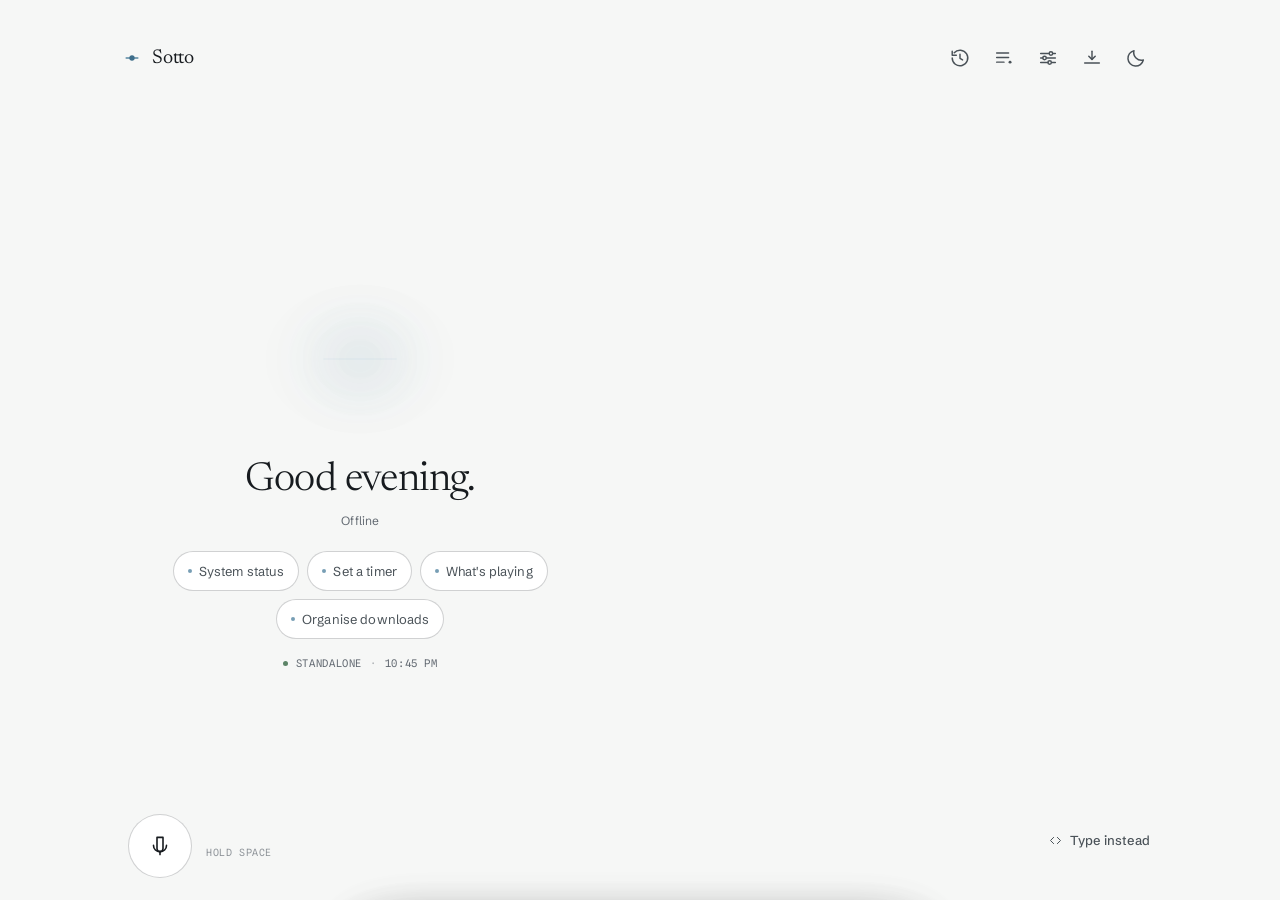
==== ui/index.html @ 887b6d56 "feat(overlay): pill position setting - stays where you drag it; presets (top/bottom, left/right/cent" ====
<!DOCTYPE html>
<html lang="en">
<head>
<meta charset="UTF-8">
<meta name="viewport" content="width=device-width, initial-scale=1.0">
<title>Sotto</title>
<link rel="preconnect" href="https://fonts.googleapis.com"><link rel="preconnect" href="https://fonts.gstatic.com" crossorigin>
<link href="https://fonts.googleapis.com/css2?family=Newsreader:opsz,wght@6..72,300;6..72,400;6..72,500&family=Schibsted+Grotesk:wght@400;500;600&family=Spline+Sans+Mono:wght@300;400;500&display=swap" rel="stylesheet">
<link rel="stylesheet" href="sotto-tokens.css">
<link rel="stylesheet" href="sotto.css?v=7">
</head>
<body data-theme="light" data-mode="home" data-state="idle">

<div id="pillBar" aria-hidden="true">
  <button id="pillOrb" title="Talk to Sotto — tap to start or stop" aria-label="Talk to Sotto">
    <i id="pillHalo"></i><i id="pillCore"></i>
  </button>
  <div id="pillInfo">
    <span id="pillTitle">Sotto</span>
    <span id="pillStatus">Tap to talk</span>
  </div>
  <button id="pillExpand" title="Open Sotto" aria-label="Open Sotto">
    <svg width="16" height="16" viewBox="0 0 24 24" fill="none" stroke="currentColor" stroke-width="1.7" stroke-linecap="round" stroke-linejoin="round" aria-hidden="true"><path d="M14 4h6v6"/><path d="M20 4l-6.5 6.5"/><path d="M10 20H4v-6"/><path d="M4 20l6.5-6.5"/></svg>
  </button>
</div>

<div class="frame">
  <header class="top">
    <div class="brand">
      <svg class="mark" width="20" height="20" viewBox="0 0 24 24" fill="none" aria-hidden="true">
        <line x1="5" y1="12" x2="19" y2="12" stroke="var(--accent)" stroke-width="1.7" stroke-linecap="round"/>
        <circle cx="12" cy="12" r="3.2" fill="var(--accent-strong)"/>
      </svg>
      <span class="word">Sotto</span>
    </div>
    <div class="top-actions">
      <button class="icon-btn" id="btnHistory" aria-label="History" title="History — Ctrl+Shift+H">
        <svg width="22" height="22" viewBox="0 0 24 24" fill="none" stroke="currentColor" stroke-width="1.6" stroke-linecap="round" stroke-linejoin="round" aria-hidden="true">
          <path d="M3.5 12a8.5 8.5 0 1 0 2.2-5.7"/><path d="M3.5 4.5V9H8"/><path d="M12 8v4.4l2.8 1.7"/>
        </svg>
      </button>
      <button class="icon-btn" id="btnMemory" aria-label="Memory, notes and activity" title="Memory — Ctrl+Shift+M">
        <svg width="22" height="22" viewBox="0 0 24 24" fill="none" stroke="currentColor" stroke-width="1.6" stroke-linecap="round" stroke-linejoin="round" aria-hidden="true">
          <path d="M4 6.5h13M4 11.5h13M4 16.5h8"/>
          <circle cx="18.6" cy="16.5" r="1.6" fill="currentColor" stroke="none"/>
        </svg>
      </button>
      <button class="icon-btn" id="btnSettings" aria-label="Settings" title="Settings — Ctrl+Shift+S">
        <svg width="22" height="22" viewBox="0 0 24 24" fill="none" stroke="currentColor" stroke-width="1.6" stroke-linecap="round" aria-hidden="true">
          <path d="M4 7h9M17.5 7H20M4 12h2.5M10.5 12H20M4 17h8M16 17h4"/>
          <circle cx="15.2" cy="7" r="1.9"/><circle cx="8.2" cy="12" r="1.9"/><circle cx="13.8" cy="17" r="1.9"/>
        </svg>
      </button>
      <button class="icon-btn" id="btnMini" aria-label="Send to background" title="Send to background — the floating pill takes over">
        <svg width="22" height="22" viewBox="0 0 24 24" fill="none" stroke="currentColor" stroke-width="1.6" stroke-linecap="round" stroke-linejoin="round" aria-hidden="true">
          <path d="M4 17.5h16"/><path d="M12 4.5v9"/><path d="M8.5 10L12 13.5 15.5 10"/>
        </svg>
      </button>
      <button class="icon-btn" id="btnTheme" aria-label="Switch theme" title="Theme — Ctrl+Shift+D"></button>
    </div>

    <div class="popmenu" id="quickMenu" hidden>
      <span class="group-label" style="margin-bottom:-2px">Theme — Ctrl+Shift+D</span>
      <div class="seg" id="segThemeQuick" role="group" aria-label="Theme">
        <button data-theme-set="dark" aria-pressed="true">Dark</button>
        <button data-theme-set="light" aria-pressed="false">Light</button>
        <button data-theme-set="system" aria-pressed="false">System</button>
      </div>
      <div class="setrow">
        <span class="s-info"><span class="s-lab">Speak replies aloud</span><span class="s-sub">Answers are read out when they arrive</span></span>
        <button class="switch" id="speakSwitch" aria-pressed="true" aria-label="Speak replies aloud"><i></i></button>
      </div>
      <div class="setrow">
        <span class="s-info"><span class="s-lab">Sound effects</span><span class="s-sub">Quiet cues when listening starts and finishes</span></span>
        <button class="switch" id="soundSwitch" aria-pressed="false" aria-label="Sound effects"><i></i></button>
      </div>
      <div class="setrow">
        <span class="s-info"><span class="s-lab">Wake word</span><span class="s-sub">Talk without clicking — hands-free listening</span></span>
        <button class="switch" id="wakeSwitch" aria-pressed="false" aria-label="Wake word"><i></i></button>
      </div>
      <div class="setrow">
        <span class="s-info"><span class="s-lab">Wake phrase</span><span class="s-sub">What Sotto listens for before your request</span></span>
        <div class="typewrap" style="max-width:230px;min-width:150px"><input id="wakeWordInput" placeholder="hey sotto" autocomplete="off" aria-label="Wake phrase"></div>
      </div>
      <div class="setrow">
        <span class="s-info"><span class="s-lab">Floating overlay</span><span class="s-sub">A small pill over other apps showing what I'm doing</span></span>
        <button class="switch" id="overlaySwitchQ" aria-pressed="true" aria-label="Floating overlay"><i></i></button>
      </div>
      <div class="setrow">
        <span class="s-info"><span class="s-lab">Reduce motion</span><span class="s-sub">Calmer transitions — the wave becomes a still glow</span></span>
        <button class="switch" id="motionSwitch" aria-pressed="false" aria-label="Reduce motion"><i></i></button>
      </div>
      <button class="btn-quiet" id="btnMoreSettings" style="font-size:13px;justify-content:flex-start;padding-left:0">All settings…</button>
    </div>
  </header>

  <main class="stage">
    <!-- ── presence ─────────────────────────────────────────── -->
    <section class="presence-zone">
      <div class="presence" id="presence" aria-hidden="false">
        <span class="hit" role="button" tabindex="0" aria-label="Talk to Sotto"></span>
        <i class="field f1"></i><i class="field f2"></i><i class="field f3"></i>
        <canvas id="thread" width="600" height="240" aria-hidden="true"></canvas>
      </div>
      <h1 class="lead" id="lead">Good evening.</h1>
      <p class="hint" id="hint">Press the mic, or hold Space</p>
      <p class="liveline" id="liveLine" hidden aria-live="polite"></p>
      <div class="chips" id="suggestions">
        <button class="chip" data-say="What's my system status?"><span class="dot"></span>System status</button>
        <button class="chip" data-say="Remind me in 10 minutes"><span class="dot"></span>Set a timer</button>
        <button class="chip" data-say="What's playing?"><span class="dot"></span>What's playing</button>
        <button class="chip" data-say="Organise my downloads"><span class="dot"></span>Organise downloads</button>
      </div>
      <div class="homestatus" aria-live="off">
        <span class="hs-dot" id="stDot" aria-hidden="true"></span>
        <span id="stConn">Online</span>
        <span class="hs-sep" aria-hidden="true">·</span>
        <span id="stClock">9:41</span>
      </div>
    </section>

    <!-- ── exchange ─────────────────────────────────────────── -->
    <section class="exchange" id="exchange" aria-label="Conversation"></section>
  </main>

  <!-- ── dock ───────────────────────────────────────────────── -->
  <div class="dock" id="dock">
    <button class="btn-quiet dock-type" id="btnType" style="font-size:13px">
      <svg width="15" height="15" viewBox="0 0 24 24" fill="none" stroke="currentColor" stroke-width="1.6" stroke-linecap="round" stroke-linejoin="round" aria-hidden="true"><path d="M9 7l-5 5 5 5M15 7l5 5-5 5"/></svg>
      Type instead
    </button>
    <button class="mic" id="mic" aria-label="Talk">
      <svg width="24" height="24" viewBox="0 0 24 24" fill="none" stroke="currentColor" stroke-width="1.6" stroke-linecap="round" stroke-linejoin="round" aria-hidden="true">
        <path d="M9 3.4h6v11a3 3 0 0 1-6 0z"/><path d="M5.5 11.4a6.5 6.5 0 0 0 13 0"/><path d="M12 17.9v2.7"/>
      </svg>
      <span class="stop" aria-hidden="true"></span>
    </button>
    <span class="dock-hint">HOLD SPACE</span>
    <div class="dock-typebar" id="dockTypeBar">
      <div class="typewrap">
        <input id="typeInput" placeholder="Say it your way…" aria-label="Type a request" autocomplete="off">
        <button class="send" id="btnSend" aria-label="Send">
          <svg width="20" height="20" viewBox="0 0 24 24" fill="none" stroke="currentColor" stroke-width="1.6" stroke-linecap="round" stroke-linejoin="round" aria-hidden="true"><path d="M5 12h13M13 6l6 6-6 6"/></svg>
        </button>
      </div>
      <button class="btn-quiet" id="btnTypeClose" aria-label="Back to voice" style="min-height:36px;padding:4px 8px;font-size:12px">Esc</button>
    </div>
  </div>
</div>

<!-- ── sheets ───────────────────────────────────────────────── -->
<div class="scrim" id="scrim"></div>

<!-- History -->
<section class="sheet" id="sheetHistory" role="dialog" aria-modal="true" aria-label="History">
  <span class="grab"></span>
  <div class="s-head">
    <span class="s-title">History</span>
    <button class="btn-quiet" id="btnNewChat" style="font-size:13px;min-height:36px;padding:4px 8px">+ New</button>
    <button class="icon-btn" data-close aria-label="Close">
      <svg width="20" height="20" viewBox="0 0 24 24" fill="none" stroke="currentColor" stroke-width="1.6" stroke-linecap="round" aria-hidden="true"><path d="M6 6l12 12M18 6L6 18"/></svg>
    </button>
  </div>
  <div class="s-body">
    <label class="hsearch">
      <svg width="16" height="16" viewBox="0 0 24 24" fill="none" stroke="currentColor" stroke-width="1.6" stroke-linecap="round" aria-hidden="true"><circle cx="11" cy="11" r="6.2"/><path d="M19.6 19.6l-3.9-3.9"/></svg>
      <input id="hSearch" placeholder="Search conversations" aria-label="Search conversations" data-autofocus>
    </label>
    <div>
      <div class="hlist" id="hList"></div>
      <div class="hempty" id="hEmpty">
        <span class="he-t">Nothing here yet.</span>
        <span class="he-s">Your conversations will appear here.</span>
      </div>
    </div>
  </div>
</section>

<!-- Memory -->
<section class="sheet" id="sheetMemory" role="dialog" aria-modal="true" aria-label="Memory">
  <span class="grab"></span>
  <div class="s-head">
    <span class="s-title">Memory</span>
    <button class="icon-btn" data-close aria-label="Close">
      <svg width="20" height="20" viewBox="0 0 24 24" fill="none" stroke="currentColor" stroke-width="1.6" stroke-linecap="round" aria-hidden="true"><path d="M6 6l12 12M18 6L6 18"/></svg>
    </button>
  </div>
  <div class="s-body">
    <div class="seg" id="memSeg" role="group" aria-label="Memory sections">
      <button data-mem="memory" aria-pressed="true">Memory</button>
      <button data-mem="notes" aria-pressed="false">Notes</button>
      <button data-mem="tasks" aria-pressed="false">Tasks</button>
      <button data-mem="activity" aria-pressed="false">Activity</button>
    </div>
    <span class="group-label" id="memTitle">What I know</span>
    <div class="hlist" id="memList"></div>
  </div>
</section>

<!-- Settings -->
<section class="sheet" id="sheetSettings" role="dialog" aria-modal="true" aria-label="Settings">
  <span class="grab"></span>
  <div class="s-head">
    <span class="s-title">Settings</span>
    <button class="icon-btn" data-close aria-label="Close">
      <svg width="20" height="20" viewBox="0 0 24 24" fill="none" stroke="currentColor" stroke-width="1.6" stroke-linecap="round" aria-hidden="true"><path d="M6 6l12 12M18 6L6 18"/></svg>
    </button>
  </div>
  <div class="s-body">
    <span class="group-label">Voice</span>
    <div class="setrow">
      <div class="s-info"><span class="s-lab">Spoken voice</span><span class="s-sub">How replies sound aloud</span></div>
      <div class="selectwrap">
        <select id="voiceSelect" aria-label="Spoken voice" data-autofocus></select>
        <svg class="chev" width="14" height="14" viewBox="0 0 24 24" fill="none" stroke="currentColor" stroke-width="1.6" stroke-linecap="round" aria-hidden="true"><path d="M7 10l5 5 5-5"/></svg>
      </div>
    </div>
    <div class="setrow">
      <div class="s-info"><span class="s-lab">Test voice</span><span class="s-sub">Hear the current voice once</span></div>
      <button class="btn-silent" id="btnVoiceTest">Test</button>
    </div>

    <span class="group-label">Keyboard</span>
    <div class="setrow">
      <div class="s-info"><span class="s-lab">Talk — hold</span><span class="s-sub">Hold to speak, release to send</span></div>
      <span class="kbd">Space</span>
    </div>
    <div class="setrow">
      <div class="s-info"><span class="s-lab">Type instead</span><span class="s-sub">Jump straight into the text input</span></div>
      <span class="kbd">Ctrl K</span>
    </div>
    <div class="setrow">
      <div class="s-info"><span class="s-lab">History</span><span class="s-sub">Open or close the history panel</span></div>
      <span class="kbd">Ctrl Shift H</span>
    </div>
    <div class="setrow">
      <div class="s-info"><span class="s-lab">Memory</span><span class="s-sub">Memory, notes, tasks and activity</span></div>
      <span class="kbd">Ctrl Shift M</span>
    </div>
    <div class="setrow">
      <div class="s-info"><span class="s-lab">Settings</span><span class="s-sub">Voice and assistant settings</span></div>
      <span class="kbd">Ctrl Shift S</span>
    </div>
    <div class="setrow">
      <div class="s-info"><span class="s-lab">Dark / light</span><span class="s-sub">Switch the theme instantly</span></div>
      <span class="kbd">Ctrl Shift D</span>
    </div>
    <div class="setrow">
      <div class="s-info"><span class="s-lab">Close / back</span><span class="s-sub">Dismiss any panel or input</span></div>
      <span class="kbd">Esc</span>
    </div>

    <span class="group-label">Accounts</span>
    <div class="setrow">
      <div class="s-info"><span class="s-lab">Google</span><span class="s-sub" id="accGoogle">Sign in to use Gmail and Calendar</span></div>
      <button class="btn-silent" id="btnGoogleConnect">Sign in</button>
    </div>
    <div class="setrow">
      <div class="s-info"><span class="s-lab">Advanced setup</span><span class="s-sub">Alternatives for other mailboxes & calendars</span></div>
      <button class="btn-quiet" id="btnAccAdvanced">Show</button>
    </div>
    <div id="accAdvanced" style="display:none">
      <div class="setrow" id="rowOwnerSetup">
        <div class="s-info"><span class="s-lab">Google app setup</span><span class="s-sub" id="accOwner">One-time for the owner — hides once set</span></div>
        <button class="btn-silent" id="btnGoogleSetup">Set up</button>
      </div>
      <div class="setrow">
        <div class="s-info"><span class="s-lab">Email (app password)</span><span class="s-sub" id="accEmail">For non-Google mailboxes</span></div>
        <button class="btn-silent" id="btnEmailSetup">Set up</button>
      </div>
      <div class="setrow">
        <div class="s-info"><span class="s-lab">Calendar link</span><span class="s-sub" id="accIcs">Read-only alternative</span></div>
        <button class="btn-silent" id="btnIcsSetup">Set up</button>
      </div>
    </div>

    <span class="group-label">Voice & Listening</span>
    <div class="setrow">
      <div class="s-info"><span class="s-lab">Continuous Listening</span><span class="s-sub">Auto-listen again after Sotto replies</span></div>
      <label class="toggle-switch" style="display:inline-flex;align-items:center;cursor:pointer">
        <input type="checkbox" id="chkAutoListen" style="accent-color:var(--accent);width:18px;height:18px">
      </label>
    </div>
    <div class="setrow">
      <div class="s-info"><span class="s-lab">Floating overlay</span><span class="s-sub">When you're in another app, a small pill floats on top showing whether I'm idle, listening, thinking or speaking. Off means I stay invisible in the background.</span></div>
      <button class="switch" id="overlaySwitch" aria-pressed="true" aria-label="Floating overlay"><i></i></button>
    </div>
    <div class="setrow">
      <div class="s-info"><span class="s-lab">Pill position</span><span class="s-sub">Where the floating pill appears. Drag the pill anywhere - it stays where you leave it.</span></div>
      <div class="selectwrap">
        <select id="selPillPos" aria-label="Overlay pill position">
          <option value="center">Top centre (default)</option>
          <option value="remember">Last position (where I dragged it)</option>
          <option value="top_left">Top left</option>
          <option value="top_right">Top right</option>
          <option value="bottom_left">Bottom left</option>
          <option value="bottom_right">Bottom right</option>
          <option value="bottom_center">Bottom centre</option>
        </select>
        <svg class="chev" width="14" height="14" viewBox="0 0 24 24" fill="none" stroke="currentColor" stroke-width="1.6" stroke-linecap="round" aria-hidden="true"><path d="M7 10l5 5 5-5"/></svg>
      </div>
    </div>

    <span class="group-label">Security</span>
    <div class="setrow">
      <div class="s-info"><span class="s-lab">Voice Lock & Passcode</span><span class="s-sub" id="lockStatusSub">App lock on startup</span></div>
      <button class="btn-silent" id="btnLockSetup">Manage</button>
    </div>

    <span class="group-label">Computer</span>
    <div class="setrow">
      <div class="s-info"><span class="s-lab">Installed apps</span><span class="s-sub" id="scanCount">Scan once so I can open your apps by name</span></div>
      <button class="btn-silent" id="btnScan">Scan now</button>
    </div>

    <span class="group-label">Assistant</span>
    <div class="hlist" id="providerList"></div>
    <div class="hempty" id="providerEmpty" style="display:none"></div>
    <p class="n-mono" id="aboutLine" style="font-family:var(--font-mono);font-size:10px;color:var(--ink-3);letter-spacing:.06em;text-align:center">Sotto</p>
  </div>
</section>

<!-- Lock Setup Sheet -->
<section class="sheet" id="sheetLockSetup" role="dialog" aria-modal="true" aria-label="App Lock & Security" data-parent="sheetSettings">
  <span class="grab"></span>
  <div class="s-head">
    <div style="display:flex;align-items:center;gap:6px">
      <button class="icon-btn" data-close aria-label="Back">
        <svg width="20" height="20" viewBox="0 0 24 24" fill="none" stroke="currentColor" stroke-width="1.6" stroke-linecap="round" stroke-linejoin="round"><path d="M14 6l-6 6 6 6"/></svg>
      </button>
      <span class="s-title">App Lock & Security</span>
    </div>
    <button class="icon-btn" data-close aria-label="Close">
      <svg width="20" height="20" viewBox="0 0 24 24" fill="none" stroke="currentColor" stroke-width="1.6" stroke-linecap="round"><path d="M6 6l12 12M18 6L6 18"/></svg>
    </button>
  </div>
  <div class="s-body">
    <div class="setrow">
      <div class="s-info"><span class="s-lab">Enable Voice Lock</span><span class="s-sub">Lock app on startup until passphrase is spoken</span></div>
      <label class="toggle-switch" style="display:inline-flex;align-items:center;cursor:pointer">
        <input type="checkbox" id="chkVoiceLockEnable" style="accent-color:var(--accent);width:18px;height:18px">
      </label>
    </div>
    
    <div style="margin-top:12px">
      <label style="font-size:12px;font-weight:600;color:var(--ink-2);display:block;margin-bottom:4px">Spoken Passphrase / Sentence</label>
      <div class="typewrap"><input id="txtLockPhrase" placeholder="e.g. open sesame or my secret sentence"></div>
      <p style="font-size:11px;color:var(--ink-3);margin-top:2px">Speak this word/sentence on startup to unlock Sotto.</p>
    </div>

    <div style="margin-top:12px">
      <label style="font-size:12px;font-weight:600;color:var(--ink-2);display:block;margin-bottom:4px">Fallback Text Password</label>
      <div class="typewrap"><input id="txtLockPassword" type="password" placeholder="Fallback text password"></div>
      <p style="font-size:11px;color:var(--ink-3);margin-top:2px">Required if voice fails 3 times or to change security settings.</p>
    </div>

    <div id="divLockVerifyWrap" style="margin-top:12px;display:none">
      <label style="font-size:12px;font-weight:600;color:var(--accent);display:block;margin-bottom:4px">Current Verification Password</label>
      <div class="typewrap"><input id="txtLockVerifyPassword" type="password" placeholder="Enter current password to authorize changes"></div>
    </div>

    <button class="btn-silent" id="btnSaveLockSettings" style="width:100%;margin-top:16px">Save Lock Settings</button>
  </div>
</section>

<section class="sheet" id="sheetGoogleSetup" role="dialog" aria-modal="true" aria-label="Google setup (owner)" data-parent="sheetSettings">
  <span class="grab"></span>
  <div class="s-head">
    <div style="display:flex;align-items:center;gap:6px">
      <button class="icon-btn" data-close aria-label="Back">
        <svg width="20" height="20" viewBox="0 0 24 24" fill="none" stroke="currentColor" stroke-width="1.6" stroke-linecap="round" stroke-linejoin="round"><path d="M14 6l-6 6 6 6"/></svg>
      </button>
      <span class="s-title">Google setup (owner)</span>
    </div>
    <button class="icon-btn" data-close aria-label="Close">
      <svg width="20" height="20" viewBox="0 0 24 24" fill="none" stroke="currentColor" stroke-width="1.6" stroke-linecap="round"><path d="M6 6l12 12M18 6L6 18"/></svg>
    </button>
  </div>
  <div class="s-body">
    <p style="font-size:12px;color:var(--ink-3)">One-time, by the app owner only: paste the OAuth client (Desktop app) from the Google Cloud console. This becomes the app's identity — every user just clicks Connect and signs in. End users never see this screen.</p>
    <div class="typewrap"><input id="gClientId" placeholder="…apps.googleusercontent.com" autocomplete="off"></div>
    <div class="typewrap"><input id="gClientSecret" type="password" placeholder="Client secret"></div>
    <button class="btn-silent" id="btnGoogleSave" style="width:100%">Save</button>
  </div>
</section>

<section class="sheet" id="sheetEmail" role="dialog" aria-modal="true" aria-label="Connect email" data-parent="sheetSettings">
  <span class="grab"></span>
  <div class="s-head">
    <div style="display:flex;align-items:center;gap:6px">
      <button class="icon-btn" data-close aria-label="Back">
        <svg width="20" height="20" viewBox="0 0 24 24" fill="none" stroke="currentColor" stroke-width="1.6" stroke-linecap="round" stroke-linejoin="round"><path d="M14 6l-6 6 6 6"/></svg>
      </button>
      <span class="s-title">Connect email</span>
    </div>
    <button class="icon-btn" data-close aria-label="Close">
      <svg width="20" height="20" viewBox="0 0 24 24" fill="none" stroke="currentColor" stroke-width="1.6" stroke-linecap="round"><path d="M6 6l12 12M18 6L6 18"/></svg>
    </button>
  </div>
  <div class="s-body">
    <div class="typewrap"><input id="emailAddr" placeholder="you@gmail.com" autocomplete="off"></div>
    <div class="typewrap"><input id="emailPass" type="password" placeholder="App password (not your main password)"></div>
    <p style="font-size:12px;color:var(--ink-3)">Gmail: Account → Security → 2-Step Verification → App passwords, then paste the 16-character password. Outlook: use an app password if 2-step verification is on.</p>
    <button class="btn-silent" id="btnEmailConnect" style="width:100%">Connect</button>
    <button class="btn-quiet" id="btnEmailDisconnect" style="width:100%">Disconnect email</button>
  </div>
</section>

<section class="sheet" id="sheetIcs" role="dialog" aria-modal="true" aria-label="Link calendar" data-parent="sheetSettings">
  <span class="grab"></span>
  <div class="s-head">
    <div style="display:flex;align-items:center;gap:6px">
      <button class="icon-btn" data-close aria-label="Back">
        <svg width="20" height="20" viewBox="0 0 24 24" fill="none" stroke="currentColor" stroke-width="1.6" stroke-linecap="round" stroke-linejoin="round"><path d="M14 6l-6 6 6 6"/></svg>
      </button>
      <span class="s-title">Link calendar</span>
    </div>
    <button class="icon-btn" data-close aria-label="Close">
      <svg width="20" height="20" viewBox="0 0 24 24" fill="none" stroke="currentColor" stroke-width="1.6" stroke-linecap="round"><path d="M6 6l12 12M18 6L6 18"/></svg>
    </button>
  </div>
  <div class="s-body">
    <div class="typewrap"><input id="icsUrl" placeholder="https://calendar.google.com/calendar/ical/…/basic.ics"></div>
    <p style="font-size:12px;color:var(--ink-3)">Google Calendar → Settings → your calendar → “Secret address in iCal format”. Read-only: the assistant can see events but can't change them.</p>
    <button class="btn-silent" id="btnIcsConnect" style="width:100%">Link calendar</button>
    <button class="btn-quiet" id="btnIcsDisconnect" style="width:100%">Remove calendar link</button>
  </div>
</section>

<!-- Fullscreen Lock Screen Overlay -->
<div id="lockOverlay" class="lock-overlay" style="position:fixed;inset:0;z-index:9999;background:var(--bg,#0D0F12);display:flex;flex-direction:column;align-items:center;justify-content:center;padding:24px;text-align:center;transition:opacity .35s ease,visibility .35s ease" hidden>
  <div style="width:64px;height:64px;border-radius:50%;background:rgba(255,255,255,0.06);border:1px solid rgba(255,255,255,0.12);display:flex;align-items:center;justify-content:center;margin-bottom:20px">
    <svg width="28" height="28" viewBox="0 0 24 24" fill="none" stroke="currentColor" stroke-width="1.8" stroke-linecap="round" stroke-linejoin="round" style="color:var(--accent,#8A9A5B)"><rect x="3" y="11" width="18" height="11" rx="2" ry="2"/><path d="M7 11V7a5 5 0 0 1 10 0v4"/></svg>
  </div>
  <h2 style="font-size:22px;font-weight:600;color:var(--ink-1,#F6F7F6);margin-bottom:8px">Sotto is Locked</h2>
  <p id="lockInstruction" style="font-size:14px;color:var(--ink-2,#A0A5AD);max-width:320px;margin-bottom:24px">Say your passphrase to unlock</p>
  
  <!-- Lock Mic Indicator -->
  <div id="lockMicWrap" style="margin-bottom:20px;display:flex;flex-direction:column;align-items:center">
    <div id="lockOrb" style="width:72px;height:72px;border-radius:50%;background:radial-gradient(circle, var(--accent,#8A9A5B) 0%, rgba(138,154,91,0.2) 70%);display:flex;align-items:center;justify-content:center;cursor:pointer;box-shadow:0 0 20px rgba(138,154,91,0.3);transition:transform .2s">
      <svg width="26" height="26" viewBox="0 0 24 24" fill="none" stroke="#FFF" stroke-width="2" stroke-linecap="round" stroke-linejoin="round"><path d="M12 1a3 3 0 0 0-3 3v8a3 3 0 0 0 6 0V4a3 3 0 0 0-3-3z"/><path d="M19 10v2a7 7 0 0 1-14 0v-2"/><line x1="12" y1="19" x2="12" y2="23"/><line x1="8" y1="23" x2="16" y2="23"/></svg>
    </div>
    <div id="lockLiveTranscript" style="font-size:13px;font-style:italic;color:var(--ink-2,#A0A5AD);margin-top:12px;min-height:20px">Listening…</div>
  </div>

  <!-- Fallback Password Section -->
  <div id="lockPasswordSection" style="display:none;width:100%;max-width:320px">
    <div class="typewrap" style="margin-bottom:10px"><input id="lockPasswordInput" type="password" placeholder="Enter fallback password"></div>
    <button class="btn-silent" id="btnSubmitLockPassword" style="width:100%">Unlock</button>
  </div>

  <button class="btn-quiet" id="btnToggleLockMode" style="margin-top:16px;font-size:13px;color:var(--ink-3,#70757E)">Use Text Password</button>
  <button class="btn-quiet" id="btnForgotLock" style="margin-top:8px;font-size:13px;color:var(--accent,#8A9A5B)">Forgot passphrase?</button>

  <!-- Reset via Windows sign-in -->
  <div id="lockResetPanel" style="display:none;width:100%;max-width:340px;margin-top:14px;padding:16px;border:1px solid rgba(255,255,255,0.10);border-radius:14px">
    <p style="font-size:12.5px;color:var(--ink-2,#A0A5AD);margin-bottom:12px">Verify it&#39;s you with your Windows sign-in (Hello, PIN, or password) to reset the lock. Nothing is deleted.</p>
    <button class="btn-silent" id="btnSysVerify" style="width:100%">Verify with Windows</button>
    <div id="sysVerifyStatus" style="font-size:12px;color:var(--ink-3,#70757E);margin-top:10px;min-height:16px"></div>
    <div id="lockResetActions" style="display:none;margin-top:12px">
      <button class="btn-silent" id="btnResetRemove" style="width:100%;margin-bottom:8px">Remove the lock</button>
      <div class="typewrap" style="margin-bottom:8px"><input id="resetNewPhrase" placeholder="New spoken passphrase"></div>
      <button class="btn-quiet" id="btnResetSet" style="width:100%">Set new passphrase</button>
    </div>
    <button class="btn-quiet" id="btnForgotCancel" style="width:100%;margin-top:10px;font-size:12px">Cancel</button>
  </div>
</div>

<div class="toast" id="toast" role="status"><span class="tt" id="toastTag">SOTTO</span><span id="toastMsg"></span></div>
<p class="sr-only" id="sr" role="status" aria-live="polite"></p>

<script src="sotto.js?v=5"></script>
</body>
</html>
---- ui/sotto-tokens.css ----
/* ============================================================
   SOTTO — design tokens (v2)
   Voice-first personal assistant · dark (primary) + light "morning paper"
   Type: Newsreader (voice) · Schibsted Grotesk (UI) · Spline Sans Mono (meta)
   Theme via [data-theme="light"] on <body> or <html>. Explicit choice persists;
   default stays dark. "System" resolves at runtime in sotto.js.
   ============================================================ */

:root {
  /* —— surfaces & text (dark, primary) —— */
  --bg:            #0C0E11;   /* page background — near-black ink, never #000 */
  --bg-sunken:     #090B0D;   /* wells: inputs, code blocks */
  --surface:       #121519;   /* cards, modules */
  --surface-2:     #191D22;   /* raised: sheets, menus, controls */
  --surface-3:     #1F242A;   /* overlay / hover-raise / toasts */
  --line:          rgba(226,232,240,.07);   /* hairline */
  --line-strong:   rgba(226,232,240,.14);   /* inputs, stronger dividers */
  --ink:           #EAEDEF;   /* primary text */
  --ink-2:         #A7B0B8;   /* secondary text */
  --ink-3:         #7D8791;   /* tertiary / meta */

  /* —— accent: "glacier" (single accent; max 2 visible placements per screen) —— */
  --accent:        #A9CCDE;
  --accent-strong: #C9E1EE;
  --accent-dim:    rgba(169,204,222,.16);
  --accent-glow:   rgba(169,204,222,.38);   /* presence light only */

  /* —— state colors (used by the presence language; states never introduce new hues) —— */
  --state-listening:   var(--accent);      /* listening = the accent, alive */
  --state-processing:  var(--ink-2);       /* thinking = neutral, calm */
  --state-speaking:    var(--accent-strong);
  --state-ok:          var(--success);
  --state-off:         var(--danger);

  /* —— semantic (reserve <5% of any surface) —— */
  --danger:        #CE8A7A;   /* calm clay — errors, never alarm-red */
  --danger-dim:    rgba(206,138,122,.14);
  --success:       #8DB89A;
  --warn:          #CBB27A;

  /* —— typography —— */
  --font-voice: "Newsreader", Georgia, "Times New Roman", serif;
  --font-ui:    "Schibsted Grotesk", "Segoe UI", -apple-system, Helvetica, Arial, sans-serif;
  --font-mono:  "Spline Sans Mono", ui-monospace, "Cascadia Mono", Consolas, monospace;

  /* —— radius (larger surface → larger radius) —— */
  --r-xs: 8px;    /* chips, inputs */
  --r-sm: 12px;   /* small cards */
  --r-md: 16px;   /* cards, modules */
  --r-lg: 22px;   /* sheets, large surfaces */
  --r-xl: 30px;   /* hero surfaces */
  --r-pill: 999px;

  /* —— spacing (4px base) —— */
  --sp-1: 4px;  --sp-2: 8px;  --sp-3: 12px; --sp-4: 16px;
  --sp-5: 20px; --sp-6: 24px; --sp-8: 32px; --sp-12: 48px; --sp-16: 64px;
  --pad: 24px;   /* page gutter (32px at desktop widths) */

  /* —— motion (one personality: short, front-loaded, purposefully calm) —— */
  --dur-i: 90ms;    /* press feedback */
  --dur-f: 150ms;   /* toggles, hovers */
  --dur-b: 240ms;   /* materialize, chips */
  --dur-s: 380ms;   /* sheets, surface changes */
  --dur-settle: 1200ms;   /* respond → idle decay */
  --ease: cubic-bezier(.2, 0, 0, 1);        /* standard */
  --ease-soft: cubic-bezier(.3, .6, .25, 1);/* entrances */
  /* voice presence: critically-damped spring (response ~.5s, no visible bounce) */

  /* —— elevation & blur policy —— */
  --sheet-shadow: 0 24px 64px rgba(0,0,0,.45);
  --blur-scrim: 20px;   /* the scrim is the only sanctioned blur besides the presence field */
  /* dark elevation otherwise = tone + hairline only; no drop shadows on cards. */
}

/* —— light theme: same hierarchy, different physics (not an inversion) —— */
[data-theme="light"] {
  --bg:            #F6F7F6;
  --bg-sunken:     #EEF1F0;
  --surface:       #FFFFFF;
  --surface-2:     #EEF1F0;
  --surface-3:     #E6EAE8;
  --line:          rgba(23,28,33,.10);
  --line-strong:   rgba(23,28,33,.20);
  --ink:           #171B1F;
  --ink-2:         #4A5258;
  --ink-3:         #656C74;
  --accent:        #4A7E9B;   /* fills */
  --accent-strong: #2F6382;   /* accent text on paper (≥4.5:1) */
  --accent-dim:    rgba(74,126,155,.12);
  --accent-glow:   rgba(74,126,155,.20);
  --danger:        #9E5645;
  --danger-dim:    rgba(158,86,69,.10);
  --success:       #5C8467;
  --warn:          #8F7B44;
  --sheet-shadow:  0 24px 64px rgba(16,24,32,.16);
  --state-processing: var(--ink-2);
}

/* —— minimal base —— */
body {
  background: var(--bg);
  color: var(--ink);
  font-family: var(--font-ui);
  font-size: 15px;
  line-height: 1.55;
  -webkit-font-smoothing: antialiased;
}
.num, .m-num, .timer-num { font-variant-numeric: tabular-nums; }
.sr-only { position:absolute; width:1px; height:1px; padding:0; margin:-1px; overflow:hidden; clip:rect(0 0 0 0); white-space:nowrap; border:0; }
:focus-visible { outline: 2px solid var(--accent); outline-offset: 2px; border-radius: 6px; }
---- ui/sotto.css ----
/* ============================================================
   SOTTO · app styles v2 — layout + components (deep refinement)
   Voice-first personal assistant for the computer.
   Changes vs v1: records hub styles, contextual module set,
   interrupted/speaking/ready states, home status line, settings rows.
   ============================================================ */
*{box-sizing:border-box;margin:0;padding:0}
html{-webkit-text-size-adjust:100%}
/* app shell: the window owns the layout — inner regions scroll, the page never does */
html,body{height:100%;overflow:hidden}
body{
  font-family:var(--font-ui);background:var(--bg);color:var(--ink);
  font-size:15px;line-height:1.55;letter-spacing:0;
  -webkit-font-smoothing:antialiased;-moz-osx-font-smoothing:grayscale;
  min-height:100dvh;transition:background var(--dur-s) var(--ease),color var(--dur-s) var(--ease);
}
button{font:inherit;color:inherit;background:none;border:0;cursor:pointer}
button:focus-visible,input:focus-visible,select:focus-visible,[tabindex]:focus-visible{
  outline:2px solid var(--accent);outline-offset:2px;border-radius:6px;
}
::selection{background:var(--accent-dim)}

/* ---- layout ---- */
.frame{
  width:min(100%,430px);margin:0 auto;height:100dvh;min-height:0;
  display:flex;flex-direction:column;
  padding:calc(env(safe-area-inset-top,0px) + 10px) var(--pad) calc(env(safe-area-inset-bottom,0px) + 18px);
}
.top{display:flex;align-items:center;justify-content:space-between;gap:12px;padding:8px 0 4px}
.brand{display:flex;align-items:center;gap:10px;color:var(--ink)}
.brand .mark{flex:none;opacity:.92}
.brand .word{font-family:var(--font-voice);font-size:20px;font-weight:400;letter-spacing:-.01em;line-height:1}
.top-actions{display:flex;align-items:center;gap:0}
.icon-btn{
  width:44px;height:44px;border-radius:999px;display:grid;place-items:center;
  color:var(--ink-2);transition:background var(--dur-f) var(--ease),color var(--dur-f) var(--ease),transform var(--dur-i) var(--ease);
}
.icon-btn:hover{background:var(--surface);color:var(--ink)}
.icon-btn:active{transform:scale(.94)}
.icon-btn svg{display:block}
.stage{flex:1;display:flex;flex-direction:column;min-height:0}

/* ---- presence zone ---- */
.presence-zone{
  flex:none;display:flex;flex-direction:column;align-items:center;text-align:center;
  padding:26px 0 10px;
  transition:padding var(--dur-s) var(--ease-soft),max-height var(--dur-s) var(--ease-soft),opacity var(--dur-s) var(--ease);
  overflow:hidden;max-height:560px;
}
body[data-mode="exchange"] .presence-zone{padding:10px 0 6px;max-height:180px}
body[data-mode="exchange"] .presence{width:132px}
body[data-mode="exchange"] .lead{font-size:20px;opacity:0}
.presence{
  position:relative;z-index:0;width:min(70vw,300px);height:170px;
  transition:width var(--dur-s) var(--ease-soft),height var(--dur-s) var(--ease-soft);
  -webkit-tap-highlight-color:transparent;
}
body[data-mode="exchange"] .presence{height:96px}
.presence .hit{position:absolute;inset:-16px;border-radius:999px}
.presence .field{position:absolute;z-index:-1;pointer-events:none;transition:opacity var(--dur-b) var(--ease)}
.presence .f1{
  left:50%;top:50%;width:100%;height:120%;transform:translate(-50%,-50%) scale(var(--breath,1));
  background:radial-gradient(closest-side,var(--accent-glow) 0%,transparent 72%);
  filter:blur(24px);opacity:calc(.5 + var(--lvl,0)*.24);
  animation:breath 6.4s var(--ease-soft) infinite alternate;
}
.presence .f2{
  left:50%;top:50%;width:58%;height:74%;transform:translate(-50%,-50%) scale(calc(var(--breath,1)*.98));
  background:radial-gradient(closest-side,var(--accent-strong) 0%,transparent 70%);
  filter:blur(18px);opacity:calc(.32 + var(--lvl,0)*.3);
}
.presence .f3{
  left:50%;top:50%;width:30%;height:44%;transform:translate(-50%,-50%);
  background:radial-gradient(closest-side,var(--accent) 0%,transparent 68%);
  filter:blur(14px);opacity:calc(.24 + var(--lvl,0)*.34);
}
@keyframes breath{from{--breath:.96}to{--breath:1.05}}
@property --breath{syntax:'<number>';inherits:false;initial-value:1}
@property --lvl{syntax:'<number>';inherits:false;initial-value:0}
#thread{position:absolute;left:50%;top:50%;transform:translate(-50%,-50%);width:100%;height:120px;pointer-events:none}
body[data-state="denied"] .presence .field, body[data-state="offline"] .presence .field{opacity:.14;filter:blur(30px)}
body[data-state="denied"] #thread, body[data-state="offline"] #thread{opacity:.25}
/* ready: the field wakes just before listening begins (hover / space held) */
body[data-state="ready"] .presence .f1{opacity:calc(.58 + var(--lvl,0)*.22)}
body[data-state="ready"] .presence .f3{opacity:.4}
/* interrupted: the presence flattens gently instead of cutting out */
body[data-state="interrupted"] .presence .f1{opacity:.34}

.lead{font-family:var(--font-voice);font-size:34px;font-weight:350;letter-spacing:-.015em;line-height:1.15;margin-top:14px;transition:font-size var(--dur-s) var(--ease-soft),opacity var(--dur-b) var(--ease)}
.hint{margin-top:8px;font-size:12px;letter-spacing:.01em;color:var(--ink-3);transition:opacity var(--dur-b) var(--ease)}
/* content always paints ABOVE the presence light field (glow must never cover text/buttons) */
.lead,.hint,#suggestions,.homestatus{position:relative;z-index:1}
body[data-state="listening"] .hint{color:var(--accent)}
body[data-state="interrupted"] .hint{color:var(--ink-3)}
.chips{display:flex;flex-wrap:wrap;gap:8px;justify-content:center;margin-top:20px;transition:opacity var(--dur-b) var(--ease),max-height var(--dur-s) var(--ease-soft);overflow:hidden;max-height:96px}
body[data-mode="exchange"] #suggestions{opacity:0;max-height:0;margin-top:0}
.chip{
  display:inline-flex;align-items:center;gap:7px;padding:9px 14px;border-radius:999px;
  background:var(--surface);border:1px solid var(--line);color:var(--ink-2);
  font-size:13px;font-weight:400;letter-spacing:.01em;
  transition:border-color var(--dur-f) var(--ease),color var(--dur-f) var(--ease),transform var(--dur-i) var(--ease),opacity var(--dur-f) var(--ease);
}
.chip:hover{border-color:var(--line-strong);color:var(--ink)}
.chip:active{transform:scale(.97)}
.chip .dot{width:4px;height:4px;border-radius:50%;background:var(--accent);opacity:.75;flex:none}
.chip:disabled{opacity:.4;cursor:default}

/* ---- home status line: time · connection (tiny, earned) ---- */
.homestatus{
  display:flex;align-items:center;justify-content:center;gap:8px;
  margin-top:16px;font-family:var(--font-mono);font-size:10.5px;letter-spacing:.06em;color:var(--ink-3);
  transition:opacity var(--dur-b) var(--ease),max-height var(--dur-s) var(--ease-soft);
  max-height:24px;overflow:hidden;text-transform:uppercase;
}
body[data-mode="exchange"] .homestatus{opacity:0;max-height:0;margin-top:0}
.homestatus .hs-dot{width:5px;height:5px;border-radius:50%;background:var(--success);flex:none;transition:background var(--dur-f) var(--ease)}
.homestatus.off .hs-dot{background:var(--danger)}
.homestatus.off #stConn{color:var(--danger)}
.homestatus .hs-sep{opacity:.5}

/* ---- exchange ---- */
.exchange{
  position:relative;z-index:1;
  flex:1;min-height:0;overflow-y:auto;overflow-x:hidden;scrollbar-width:none;
  display:flex;flex-direction:column;gap:26px;padding:12px 2px 24px;
  opacity:1;transition:opacity var(--dur-b) var(--ease);
}
.exchange::-webkit-scrollbar{display:none}
body[data-mode="home"] .exchange{opacity:0;pointer-events:none}
.chips.inline{justify-content:flex-start;margin-top:20px;padding:0;max-height:none}
body.sheet-open #suggestions,body.sheet-open .homestatus{opacity:0;pointer-events:none}
.turn{display:flex;flex-direction:column;gap:12px;opacity:1;transition:opacity var(--dur-s) var(--ease)}
.turn.old{opacity:.52}
.turn .said{
  font-size:15px;color:var(--ink-2);letter-spacing:.005em;position:relative;padding-left:14px;
  animation:riseIn var(--dur-b) var(--ease-soft) both;
}
.turn .said::before{content:"";position:absolute;left:0;top:5px;bottom:5px;width:1px;background:var(--line-strong)}
.said .t{display:block;font-family:var(--font-mono);font-size:10px;letter-spacing:.08em;color:var(--ink-3);margin-bottom:2px}
.intent{display:flex;flex-wrap:wrap;gap:8px;animation:riseIn var(--dur-b) var(--ease-soft) both}
.intent .chip{background:var(--accent-dim);border-color:transparent;color:var(--ink);cursor:default;padding:6px 12px;font-family:var(--font-mono);font-size:11px;letter-spacing:.05em;text-transform:uppercase}
.intent .chip .dot{background:var(--accent)}
.resp{display:flex;flex-direction:column;gap:16px}
.resp .voice{
  font-family:var(--font-voice);font-size:20px;font-weight:400;letter-spacing:-.005em;line-height:1.5;color:var(--ink);
  animation:riseIn var(--dur-b) var(--ease-soft) both;
}
.resp .voice .w{display:inline;opacity:0;animation:wf .5s var(--ease) forwards}
.resp .voice[data-len="short"]{font-size:17.5px;letter-spacing:0}
.resp .voice[data-len="long"]{font-size:18.5px}
@keyframes wf{to{opacity:1}}
@keyframes riseIn{from{opacity:0;transform:translateY(6px)}to{opacity:1;transform:none}}

/* answer actions — quiet, appear with the answer */
.resp-actions{display:flex;align-items:center;gap:2px;margin-top:-6px;animation:riseIn var(--dur-b) var(--ease-soft) both}
.ract{
  display:inline-flex;align-items:center;gap:6px;min-height:34px;padding:4px 9px;border-radius:8px;
  color:var(--ink-3);font-size:12px;font-weight:500;letter-spacing:.01em;
  transition:color var(--dur-f) var(--ease),background var(--dur-f) var(--ease);
}
.ract:hover{color:var(--ink-2);background:var(--surface)}
.ract:active{opacity:.75}
.ract svg{display:block;opacity:.85}

/* ---- modules ---- */
.module{
  background:var(--surface);border:1px solid var(--line);border-radius:var(--r-md);
  padding:18px;display:flex;flex-direction:column;gap:14px;
  animation:riseIn var(--dur-b) var(--ease-soft) both;
}
.m-row{display:flex;align-items:baseline;justify-content:space-between;gap:12px}
.m-meta{font-family:var(--font-mono);font-size:11px;letter-spacing:.05em;color:var(--ink-3);text-transform:uppercase}
.m-label{font-size:12px;color:var(--ink-3);letter-spacing:.01em}
.m-num{font-family:var(--font-mono);font-size:38px;font-weight:400;letter-spacing:-.01em;font-variant-numeric:tabular-nums;line-height:1}
.m-title{font-size:17px;font-weight:600;letter-spacing:-.005em}
.m-sub{font-size:13px;color:var(--ink-2)}
.m-quiet{display:inline-flex;align-items:center;gap:6px;color:var(--ink-2);font-size:13px;font-weight:500;letter-spacing:.01em;padding:6px 2px;transition:color var(--dur-f) var(--ease)}
.m-quiet:hover{color:var(--ink)}
.m-quiet:active{opacity:.7}
.btn-silent{
  display:inline-flex;align-items:center;justify-content:center;gap:8px;min-height:44px;padding:10px 20px;
  border-radius:999px;background:var(--surface-2);border:1px solid var(--line);color:var(--ink);
  font-size:14px;font-weight:500;letter-spacing:.01em;
  transition:transform var(--dur-i) var(--ease),background var(--dur-f) var(--ease),border-color var(--dur-f) var(--ease);
}
.btn-silent:hover{border-color:var(--line-strong);background:var(--surface-3)}
.btn-silent:active{transform:scale(.97)}
.btn-silent[disabled]{opacity:.4;cursor:default;transform:none}
.btn-quiet{
  display:inline-flex;align-items:center;gap:7px;min-height:44px;padding:10px 8px;color:var(--ink-2);
  font-size:14px;font-weight:500;transition:color var(--dur-f) var(--ease),opacity var(--dur-f) var(--ease);
}
.btn-quiet:hover{color:var(--ink)}
.btn-quiet:active{opacity:.7}
.timer-num{font-family:var(--font-mono);font-size:44px;font-weight:400;letter-spacing:-.01em;font-variant-numeric:tabular-nums;line-height:1}
.timer-bar{height:2px;background:var(--surface-3);border-radius:2px;overflow:hidden}
.timer-bar i{display:block;height:100%;width:100%;background:var(--accent);transform:scaleX(0);transform-origin:left center}
.timer-actions{display:flex;gap:8px}
.wx-curve{width:100%;height:74px;display:block}
.pill-meta{display:flex;flex-wrap:wrap;gap:8px}
.pill-meta span{font-family:var(--font-mono);font-size:11px;letter-spacing:.04em;color:var(--ink-2);background:var(--surface-2);border-radius:999px;padding:5px 11px}
.ev{display:flex;gap:14px;align-items:flex-start}
.ev .glyph{flex:none;width:40px;height:40px;border-radius:12px;background:var(--accent-dim);display:grid;place-items:center;color:var(--accent-strong)}
.mu{display:flex;align-items:center;gap:16px}
.mu .art{flex:none;width:56px;height:56px;border-radius:12px;background:var(--surface-2);display:grid;place-items:center;border:1px solid var(--line)}
.mu .prog{height:2px;background:var(--surface-3);border-radius:2px;overflow:hidden;margin-top:10px}
.mu .prog i{display:block;height:100%;width:0%;background:var(--accent);transition:width 1s linear}
.mu .times{display:flex;justify-content:space-between;font-family:var(--font-mono);font-size:10px;color:var(--ink-3);letter-spacing:.04em;margin-top:6px}
.results{display:flex;flex-direction:column}
.result{display:flex;flex-direction:column;gap:3px;padding:13px 0;border-top:1px solid var(--line);position:relative}
.result:first-child{border-top:0;padding-top:2px}
.result .r-top{display:flex;align-items:baseline;justify-content:space-between;gap:10px}
.result .r-name{font-size:15px;font-weight:500;color:var(--ink)}
.result .r-meta{font-family:var(--font-mono);font-size:10px;color:var(--ink-3);letter-spacing:.05em;white-space:nowrap}
.result .r-take{font-size:13px;color:var(--ink-2)}
.code-block{position:relative;background:var(--bg-sunken);border:1px solid var(--line);border-radius:var(--r-sm);padding:16px;overflow:hidden}
.code-block pre{overflow-x:auto;scrollbar-width:thin;margin:0}
.code-block code{font-family:var(--font-mono);font-size:12px;line-height:1.75;letter-spacing:.005em;color:var(--ink-2);white-space:pre;display:block}
.code-block code .k{color:var(--accent-strong)} .code-block code .c{color:var(--ink-3)}
.code-block .copy{position:absolute;top:10px;right:10px;font-family:var(--font-mono);font-size:10px;letter-spacing:.06em;text-transform:uppercase;color:var(--ink-3);padding:6px 10px;border-radius:8px;background:var(--surface-2);border:1px solid var(--line);opacity:0;transition:opacity var(--dur-f) var(--ease),color var(--dur-f) var(--ease)}
.code-block:hover .copy,.code-block:focus-within .copy{opacity:1}
.code-block .copy:hover{color:var(--ink)}
.code-block .copy.done{opacity:1;color:var(--accent-strong)}

/* ---- contextual module set (v2) ---- */
/* system status — quiet metric bars */
.bar-row{display:flex;align-items:center;gap:12px;padding:5px 0}
.bar-lab{width:62px;flex:none;font-size:12px;color:var(--ink-3);letter-spacing:.01em}
.bar-track{flex:1;height:4px;border-radius:2px;background:var(--surface-3);overflow:hidden}
.bar-fill{height:100%;border-radius:2px;background:var(--accent);transition:width var(--dur-s) var(--ease)}
.bar-row.high .bar-fill{background:var(--warn)}
.bar-val{min-width:48px;text-align:right;font-family:var(--font-mono);font-size:11px;color:var(--ink-2);letter-spacing:.02em}
/* volume — one honest slider */
.range{appearance:none;-webkit-appearance:none;width:100%;height:4px;border-radius:2px;background:var(--surface-3);outline:none}
.range::-webkit-slider-thumb{appearance:none;-webkit-appearance:none;width:16px;height:16px;border-radius:50%;background:var(--accent-strong);border:none;cursor:pointer;transition:transform var(--dur-i) var(--ease)}
.range::-webkit-slider-thumb:active{transform:scale(1.15)}
.range::-moz-range-thumb{width:16px;height:16px;border-radius:50%;background:var(--accent-strong);border:none;cursor:pointer}
/* downloads — file rows */
.frow{display:flex;align-items:center;gap:10px;padding:10px 0;border-top:1px solid var(--line)}
.frow:first-child{border-top:0;padding-top:2px}
.frow .fname{flex:1;min-width:0;font-size:13.5px;color:var(--ink);white-space:nowrap;overflow:hidden;text-overflow:ellipsis}
.frow .fnote{font-family:var(--font-mono);font-size:10px;color:var(--ink-3);letter-spacing:.04em;white-space:nowrap}
.ftag{font-family:var(--font-mono);font-size:9.5px;letter-spacing:.06em;text-transform:uppercase;color:var(--accent-strong);background:var(--accent-dim);border-radius:999px;padding:3px 8px;flex:none}
/* clipboard peek */
.clipbody{background:var(--bg-sunken);border:1px solid var(--line);border-radius:var(--r-sm);padding:12px 14px;font-size:13px;line-height:1.6;color:var(--ink-2);max-height:130px;overflow:hidden;white-space:pre-wrap;word-break:break-word}
/* action result — done cue + optional undo */
.actline{display:flex;align-items:center;gap:10px;font-size:14px;color:var(--ink)}
.actline .glyph{flex:none;width:36px;height:36px;border-radius:12px;background:var(--accent-dim);display:grid;place-items:center;color:var(--accent-strong)}
/* generic key/value lines (future-proof for any tool payload) */
.kl{display:flex;align-items:baseline;justify-content:space-between;gap:14px;padding:8px 0;border-top:1px solid var(--line)}
.kl:first-child{border-top:0;padding-top:0}
.kl .k{font-size:12px;color:var(--ink-3)}
.kl .v{font-size:13px;color:var(--ink-2);text-align:right}

/* ---- status ---- */
.thinking{display:flex;align-items:center;gap:10px;font-family:var(--font-mono);font-size:11px;letter-spacing:.08em;text-transform:uppercase;color:var(--ink-3);animation:riseIn var(--dur-b) var(--ease-soft) both}
.thinking .tpulse{width:6px;height:6px;border-radius:50%;background:var(--accent);animation:tp 1.9s var(--ease-soft) infinite}
@keyframes tp{0%,100%{opacity:.35;transform:scale(.9)}50%{opacity:.95;transform:scale(1.15)}}
.heard{font-family:var(--font-mono);font-size:11px;letter-spacing:.08em;text-transform:uppercase;color:var(--accent);animation:riseIn var(--dur-b) var(--ease-soft) both}

/* ---- notices ---- */
.notice{
  background:var(--surface);border:1px solid var(--line);border-radius:var(--r-md);padding:18px;
  display:flex;flex-direction:column;gap:10px;animation:riseIn var(--dur-b) var(--ease-soft) both;
}
.notice.warnline{border-color:color-mix(in oklab,var(--danger),transparent 72%)}
.notice .n-head{display:flex;align-items:center;gap:10px;color:var(--danger)}
.notice .n-title{font-size:16px;font-weight:600;color:var(--ink);letter-spacing:-.005em}
.notice .n-body{font-size:14px;color:var(--ink-2)}
.notice .n-actions{display:flex;gap:10px;margin-top:4px;flex-wrap:wrap}
.notice .n-mono{font-family:var(--font-mono);font-size:11px;color:var(--ink-3);letter-spacing:.05em}
.skel{display:flex;flex-direction:column;gap:10px}
.skel i{display:block;height:14px;border-radius:7px;background:var(--surface-2);animation:sk 1.6s var(--ease-soft) infinite}
.skel i:nth-child(2){width:72%} .skel i:nth-child(3){width:84%}
@keyframes sk{0%,100%{opacity:.55}50%{opacity:1}}

/* ---- dock ---- */
.dock{flex:none;display:flex;align-items:center;justify-content:center;gap:10px;padding:14px 0 4px;position:relative;z-index:2}
.mic{
  width:64px;height:64px;border-radius:999px;display:grid;place-items:center;position:relative;
  background:var(--surface);border:1px solid var(--line);color:var(--ink);
  transition:transform var(--dur-i) var(--ease),border-color var(--dur-f) var(--ease),background var(--dur-f) var(--ease),box-shadow var(--dur-s) var(--ease);
  box-shadow:0 0 0 0 transparent;
}
.mic:hover{border-color:var(--line-strong)}
.mic:active{transform:scale(.94)}
body[data-state="listening"] .mic{border-color:transparent;background:var(--accent-dim);box-shadow:0 0 0 6px var(--accent-dim)}
body[data-state="listening"] .mic svg{opacity:0}
.mic .stop{position:absolute;width:14px;height:14px;border-radius:4px;background:var(--accent-strong);opacity:0;transition:opacity var(--dur-f) var(--ease)}
body[data-state="listening"] .mic .stop{opacity:1}
/* speaking: the mic becomes the stop-speaking control */
body.speaking .mic{background:var(--accent-dim)}
body.speaking .mic svg{opacity:0}
body.speaking .mic .stop{opacity:1}
.dock-hint{position:absolute;right:10px;bottom:22px;font-family:var(--font-mono);font-size:10px;letter-spacing:.06em;color:var(--ink-3);opacity:.7;pointer-events:none}
.dock-type{position:absolute;left:0;bottom:20px}

/* ---- sheets ---- */
.scrim{position:fixed;inset:0;background:rgba(5,7,9,.62);opacity:0;pointer-events:none;transition:opacity var(--dur-b) var(--ease);z-index:40}
[data-theme="light"] .scrim{background:rgba(28,32,36,.38)}
.scrim.show{opacity:1;pointer-events:auto}
.sheet{
  position:fixed;left:50%;bottom:0;transform:translate(-50%,105%);width:min(100%,520px);
  background:var(--surface-2);border-radius:var(--r-lg) var(--r-lg) 0 0;
  box-shadow:var(--sheet-shadow);z-index:50;display:flex;flex-direction:column;
  max-height:82dvh;transition:transform var(--dur-s) var(--ease-soft);
}
.sheet.show{transform:translate(-50%,0)}
.sheet .grab{width:36px;height:4px;border-radius:4px;background:var(--line-strong);margin:10px auto 2px;flex:none}
.sheet .s-head{display:flex;align-items:center;justify-content:space-between;padding:10px 20px 12px;flex:none;gap:10px}
.sheet .s-title{font-size:17px;font-weight:600;letter-spacing:-.005em;flex:1}
.sheet .s-body{padding:2px 20px 20px;overflow-y:auto;display:flex;flex-direction:column;gap:18px;scrollbar-width:thin;flex:1;min-height:0}
.sheet .group-label{font-family:var(--font-mono);font-size:10px;letter-spacing:.1em;text-transform:uppercase;color:var(--ink-3);margin-bottom:-6px}
.seg{display:flex;background:var(--bg-sunken);border-radius:999px;padding:3px;border:1px solid var(--line);gap:2px}
.seg button{flex:1;min-height:38px;border-radius:999px;font-size:13px;font-weight:500;color:var(--ink-2);letter-spacing:.01em;transition:background var(--dur-f) var(--ease),color var(--dur-f) var(--ease)}
.seg button[aria-pressed="true"],.seg button.on{background:var(--surface-3);color:var(--ink)}
.hsearch{display:flex;align-items:center;gap:10px;background:var(--bg-sunken);border:1px solid var(--line);border-radius:var(--r-sm);padding:0 14px;color:var(--ink-3)}
.hsearch input{flex:1;background:none;border:0;color:var(--ink);font:inherit;font-size:14px;padding:12px 0;outline:none;letter-spacing:.005em}
.hsearch input::placeholder{color:var(--ink-3)}
.hlist{display:flex;flex-direction:column}
.hitem{display:flex;flex-direction:column;gap:2px;padding:13px 2px;border-top:1px solid var(--line);text-align:left;transition:opacity var(--dur-f) var(--ease);width:100%;position:relative}
.hitem:first-child{border-top:0}
.hitem:hover{opacity:.78}
.hitem .h-top{display:flex;align-items:baseline;justify-content:space-between;gap:12px}
.hitem .h-name{font-size:15px;font-weight:500;color:var(--ink)}
.hitem .h-when{font-family:var(--font-mono);font-size:10px;color:var(--ink-3);letter-spacing:.05em;white-space:nowrap}
.hitem .h-sum{font-size:13px;color:var(--ink-2)}
.hgroup{margin-top:6px}
.hgroup .glab{font-family:var(--font-mono);font-size:10px;letter-spacing:.1em;text-transform:uppercase;color:var(--ink-3);padding:10px 2px 2px}
.hdel{
  position:absolute;right:0;top:11px;width:30px;height:30px;border-radius:8px;display:grid;place-items:center;
  color:var(--ink-3);opacity:0;transition:opacity var(--dur-f) var(--ease),color var(--dur-f) var(--ease),background var(--dur-f) var(--ease);
}
.hitem:hover .hdel,.hitem:focus-within .hdel{opacity:1}
.hdel:hover{color:var(--danger);background:var(--surface-3)}
.hempty{display:none;flex-direction:column;gap:6px;padding:26px 4px;text-align:center}
.hempty.show{display:flex}
.hempty .he-t{font-size:15px;font-weight:500}
.hempty .he-s{font-size:13px;color:var(--ink-3)}
.typewrap{display:flex;align-items:center;gap:10px;background:var(--bg-sunken);border:1px solid var(--line-strong);border-radius:var(--r-sm);padding:0 8px 0 16px}
.typewrap input{flex:1;background:none;border:0;color:var(--ink);font:inherit;font-size:15px;padding:14px 0;outline:none}
.typewrap input::placeholder{color:var(--ink-3)}
.send{width:44px;height:44px;border-radius:999px;display:grid;place-items:center;color:var(--accent-strong);transition:transform var(--dur-i) var(--ease),opacity var(--dur-f) var(--ease)}
.send:active{transform:scale(.92)}
.toast{
  position:fixed;left:50%;bottom:calc(env(safe-area-inset-bottom,0px) + 26px);transform:translate(-50%,16px);
  background:var(--surface-3);border:1px solid var(--line);border-radius:999px;
  padding:10px 18px;font-size:13px;color:var(--ink);display:flex;align-items:center;gap:10px;
  opacity:0;pointer-events:none;transition:opacity var(--dur-b) var(--ease),transform var(--dur-b) var(--ease-soft);
  z-index:60;box-shadow:var(--sheet-shadow);max-width:88vw;
}
.toast.show{opacity:1;transform:translate(-50%,0)}
.toast .tt{font-family:var(--font-mono);font-size:10px;letter-spacing:.08em;text-transform:uppercase;color:var(--ink-3)}
.switch{width:44px;height:26px;border-radius:999px;background:var(--surface-3);position:relative;flex:none;transition:background var(--dur-f) var(--ease)}
.switch[aria-pressed="true"]{background:var(--accent)}
.switch i{position:absolute;top:3px;left:3px;width:20px;height:20px;border-radius:50%;background:var(--ink-2);transition:left var(--dur-f) var(--ease),background var(--dur-f) var(--ease)}
.switch[aria-pressed="true"] i{left:21px;background:#0C0E11}
[data-theme="light"] .switch[aria-pressed="true"] i{background:#fff}
.switch[disabled]{opacity:.4;cursor:default}
.rowbetween{display:flex;align-items:center;justify-content:space-between;gap:12px;min-height:44px}

/* ---- settings rows (v2) ---- */
.setrow{display:flex;align-items:center;justify-content:space-between;gap:14px;min-height:52px;border-top:1px solid var(--line)}
.setrow:first-of-type{border-top:0}
.setrow .s-info{display:flex;flex-direction:column;gap:1px;min-width:0}
.setrow .s-lab{font-size:14px;color:var(--ink);letter-spacing:.005em}
.setrow .s-sub{font-size:12px;color:var(--ink-3)}
.selectwrap{position:relative;display:flex;align-items:center}
.selectwrap select{
  appearance:none;-webkit-appearance:none;background:var(--bg-sunken);border:1px solid var(--line-strong);
  border-radius:var(--r-sm);color:var(--ink);font:inherit;font-size:14px;padding:11px 38px 11px 14px;cursor:pointer;min-height:44px;
}
.selectwrap .chev{position:absolute;right:12px;pointer-events:none;color:var(--ink-3)}

/* ---- responsive ---- */
@media (min-width:768px) and (min-height:640px){
  :root{--pad:32px}
  .frame{width:min(100%,760px)}
  .stage{flex-direction:row;gap:44px;align-items:center}
  .presence-zone{flex:0 0 42%;max-height:none;padding-top:8vh;justify-content:flex-start}
  body[data-mode="exchange"] .presence-zone{max-height:none;padding-top:12vh}
  body[data-mode="exchange"] .presence{width:min(46%,220px)}
  .exchange{flex:1;max-height:76dvh}
  body[data-mode="home"] .exchange{display:none}
  .dock{justify-content:flex-start;padding-left:6px}
  .dock-hint{right:auto;left:84px}
  .dock-type{left:auto;right:0}
}
@media (min-width:1024px) and (min-height:700px){
  .frame{width:min(100%,1100px);padding-top:calc(env(safe-area-inset-top,0px) + 28px)}
  .presence-zone{flex:0 0 46%}
  .lead{font-size:40px}
  .exchange{max-width:560px}
  .sheet{width:min(100%,560px)}
}
@media (hover:none){
  .code-block .copy{opacity:.85}
  .hdel{opacity:.6}
}
/* light theme legibility: white surfaces need a visible edge, otherwise they read as "washed out"
   (white pills on near-white paper look like blobs covering the buttons) */
[data-theme="light"] .chip{border-color:var(--line-strong)}
[data-theme="light"] .mic,[data-theme="light"] .btn-silent,[data-theme="light"] .module,
[data-theme="light"] .notice,[data-theme="light"] .hsearch,[data-theme="light"] .typewrap,
[data-theme="light"] .selectwrap select{border-color:var(--line-strong)}
/* short windows (small laptops, resized windows): compact the hero — nothing may clip */
@media (max-height:720px){
  .presence-zone{padding:8px 0 4px;max-height:none}
  .presence{height:118px}
  body[data-mode="exchange"] .presence{height:78px}
  .lead{font-size:26px;margin-top:8px}
  .hint{margin-top:4px}
  .chips{margin-top:12px;gap:7px}
  .chip{padding:7px 12px;font-size:12px}
  .dock{padding:8px 0 2px}
  .mic{width:56px;height:56px}
  .exchange{gap:20px;padding:8px 2px 12px}
  .homestatus{margin-top:10px}
}
@media (max-height:560px){
  .presence{height:96px}
  .lead{font-size:22px}
  .presence-zone{padding:4px 0 2px}
  .chip{padding:6px 11px}
  .homestatus{display:none}
}
@media (prefers-reduced-motion:reduce){
  *,*::before,*::after{animation-duration:.01ms!important;animation-iteration-count:1!important;transition-duration:.01ms!important}
  .presence .f1{animation:none}
  .resp .voice .w{animation:none;opacity:1}
}
/* user-forced reduced motion (Settings → Accessibility) */
body.reduce-motion *,body.reduce-motion *::before,body.reduce-motion *::after{animation-duration:.01ms!important;animation-iteration-count:1!important;transition-duration:.01ms!important}
body.reduce-motion .presence .f1{animation:none}
body.reduce-motion .resp .voice .w{animation:none;opacity:1}

/* ============================================================
   v3 · mixed presentation system + interaction completion
   ============================================================ */
/* ---- quick settings popover (anchored, not a sheet) ---- */
.top{position:relative}
.popmenu{position:absolute;top:52px;right:0;width:320px;background:var(--surface-2);border:1px solid var(--line);border-radius:var(--r-md);box-shadow:var(--sheet-shadow);padding:16px 16px 10px;display:flex;flex-direction:column;gap:8px;z-index:45;transform-origin:top right;animation:popIn var(--dur-b) var(--ease-soft) both}
.popmenu[hidden]{display:none}
@keyframes popIn{from{opacity:0;transform:scale(.96) translateY(-5px)}to{opacity:1;transform:none}}
.popmenu .setrow{min-height:44px}
.popmenu .seg{width:100%}

/* ---- dock typing mode: voice morphs into text, same control ---- */
.dock-typebar{display:none;width:100%;gap:8px;align-items:center}
.dock.typing .dock-typebar{display:flex}
.dock.typing .mic,.dock.typing .dock-type,.dock.typing .dock-hint{display:none}
.dock.typing .dock-typebar .typewrap{flex:1}

/* ---- live partial transcript while listening ---- */
.liveline{margin-top:10px;font-size:15px;color:var(--ink-2);padding:0 28px;text-align:center;min-height:22px;max-width:420px;transition:opacity var(--dur-b) var(--ease)}
.liveline .caret{display:inline-block;width:2px;height:15px;background:var(--accent);vertical-align:-2px;margin-left:3px;animation:caret 1s steps(1) infinite}
@keyframes caret{50%{opacity:0}}
.liveline.dim{opacity:.42}

/* ---- prompt line: nudges & briefing (waits quietly, never interrupts) ---- */
.prompt-line{display:flex;align-items:center;gap:10px;margin-top:14px;padding:11px 12px 11px 14px;border:1px solid var(--line);border-radius:var(--r-sm);background:var(--surface);max-width:360px;animation:riseIn var(--dur-b) var(--ease-soft) both}
body[data-mode="exchange"] .prompt-line{display:none}
.prompt-line .pl-text{flex:1;font-size:13px;color:var(--ink-2);line-height:1.5;text-align:left}
.prompt-line .pl-text b{color:var(--ink);font-weight:500}
.prompt-line .pl-x{width:28px;height:28px;border-radius:8px;display:grid;place-items:center;color:var(--ink-3);flex:none;transition:color var(--dur-f) var(--ease),background var(--dur-f) var(--ease)}
.prompt-line .pl-x:hover{color:var(--ink);background:var(--surface-2)}

/* ---- sheet ergonomics: taller, draggable, background recedes ---- */
.sheet{max-height:90dvh}
.frame{transition:transform var(--dur-s) var(--ease-soft)}
body.sheet-open .frame{transform:scale(.988)}
.sheet.dragging{transition:none}
.sheet .grab{cursor:grab;padding:6px 0;margin:2px auto -6px;touch-action:none}
.sheet .grab:active{cursor:grabbing}
.sheet .s-body{padding-bottom:30px}

/* ---- media extras + action confirm ---- */
.mu .nav{width:34px;height:34px;border-radius:999px;display:grid;place-items:center;color:var(--ink-2);transition:color var(--dur-f) var(--ease),background var(--dur-f) var(--ease)}
.mu .nav:hover{color:var(--ink);background:var(--surface-2)}
.actbtns{display:flex;gap:10px;margin-top:2px}

/* ---- status dot variants ---- */
.homestatus .hs-dot.warn{background:var(--warn);animation:tp 1.6s var(--ease-soft) infinite}

/* shortcut keycaps */
.kbd{font-family:var(--font-mono);font-size:10px;letter-spacing:.05em;color:var(--ink-2);background:var(--surface-3);border:1px solid var(--line);border-radius:6px;padding:4px 9px;white-space:nowrap;flex:none}

/* ============================================================
   v3.2 · desktop side panels — History / Memory / Settings stay in context
   (narrow windows keep the bottom sheet; desktop docks a quiet panel to the right)
   ============================================================ */
:root{--panel-w:min(392px,42vw)}
@media (min-width:768px){
  .sheet.side{
    left:16px;right:auto;top:16px;bottom:16px;
    width:var(--panel-w);max-height:none;border-radius:var(--r-lg);
    transform:translateX(-30px);opacity:0;pointer-events:none;
    transition:transform var(--dur-s) var(--ease-soft),opacity var(--dur-b) var(--ease);
  }
  .sheet.side.show{transform:none;opacity:1;pointer-events:auto}
  .sheet.side .grab{display:none}
  .sheet.side .s-head{padding-top:18px}
  .sheet.side .s-body{padding-bottom:22px}
  /* the frame gives the panel its own column — nothing underneath is ever covered */
  body.panel-open .frame{
    transition:margin-left var(--dur-s) var(--ease-soft),margin-right var(--dur-s) var(--ease-soft),transform var(--dur-s) var(--ease-soft);
  }
}
@media (min-width:1024px){
  body.panel-open .frame{
    margin-left:max(calc((100vw - 1100px) / 2),calc(var(--panel-w) + 44px));
    margin-right:max(calc((100vw - 1100px) / 2),24px);
    width:auto;max-width:1100px;
  }
}
@media (min-width:768px) and (max-width:1023px){
  body.panel-open .frame{transform:translateX(min(150px,18vw))}
  .sheet.side{width:min(330px,38vw)}
}

/* ============================================================
   VOICE PASSPHRASE LOCK SCREEN & SECURITY MODALS
   ============================================================ */
.lock-overlay{
  position:fixed;inset:0;z-index:9999;
  background:var(--bg);
  display:flex;align-items:center;justify-content:center;
  backdrop-filter:blur(30px);
  -webkit-backdrop-filter:blur(30px);
  opacity:1;transition:opacity var(--dur-s) var(--ease-soft),transform var(--dur-s) var(--ease-soft);
}
.lock-overlay[hidden]{display:none !important}
.lock-overlay.unlocking{
  opacity:0;transform:scale(1.04);pointer-events:none;
}

.lock-card{
  width:min(90vw,380px);padding:36px 28px 30px;
  background:var(--surface);border:1px solid var(--line-strong);
  border-radius:var(--r-lg);box-shadow:0 24px 64px rgba(0,0,0,0.18);
  display:flex;flex-direction:column;align-items:center;text-align:center;
  position:relative;overflow:hidden;
  animation:riseIn var(--dur-b) var(--ease-soft) both;
}

.lock-mark-wrap{
  position:relative;width:72px;height:72px;margin-bottom:18px;
  display:grid;place-items:center;
}
.lock-aura{
  position:absolute;inset:-12px;border-radius:50%;
  background:radial-gradient(circle,var(--accent-glow) 0%,transparent 70%);
  filter:blur(14px);opacity:0.65;
  animation:breath 4s var(--ease-soft) infinite alternate;
}
.lock-mark{position:relative;z-index:1}

.lock-title{
  font-family:var(--font-voice);font-size:24px;font-weight:400;letter-spacing:-.015em;
  color:var(--ink);margin-bottom:6px;line-height:1.2;
}
.lock-sub{
  font-size:13.5px;color:var(--ink-2);margin-bottom:20px;
}

/* live dynamic voice visualizer bars */
.lock-viz{
  display:flex;align-items:center;justify-content:center;gap:6px;
  height:36px;margin-bottom:18px;
}
.lock-bar{
  width:4px;border-radius:999px;background:var(--accent);
  min-height:6px;height:calc(6px + var(--lvl,0)*30px);
  transition:height 70ms ease,background var(--dur-f) var(--ease);
  opacity:0.85;
}
.lock-bar.b1{animation:barWave 1.4s ease-in-out infinite 0.1s}
.lock-bar.b2{animation:barWave 1.4s ease-in-out infinite 0.25s}
.lock-bar.b3{animation:barWave 1.4s ease-in-out infinite 0.4s}
.lock-bar.b4{animation:barWave 1.4s ease-in-out infinite 0.2s}
.lock-bar.b5{animation:barWave 1.4s ease-in-out infinite 0.35s}
@keyframes barWave{
  0%,100%{height:6px}
  50%{height:14px}
}

/* 3 dot indicators */
.lock-dots{
  display:flex;gap:8px;align-items:center;justify-content:center;
  margin-bottom:14px;
}
.l-dot{
  width:8px;height:8px;border-radius:50%;
  background:var(--line-strong);transition:all var(--dur-f) var(--ease);
}
.l-dot.active{background:var(--accent);box-shadow:0 0 8px var(--accent)}
.l-dot.fail{background:var(--danger);transform:scale(1.15)}

.lock-feedback{
  font-size:13px;color:var(--ink-2);min-height:20px;
  margin-bottom:14px;transition:color var(--dur-f) var(--ease);
}
.lock-feedback.err{color:var(--danger);animation:shake 0.35s ease}
@keyframes shake{
  0%,100%{transform:translateX(0)}
  25%{transform:translateX(-6px)}
  75%{transform:translateX(6px)}
}

/* password fallback input */
.lock-fallback{
  width:100%;margin-bottom:16px;animation:riseIn var(--dur-s) var(--ease-soft) both;
}
.lock-input-wrap{
  display:flex;align-items:center;gap:8px;width:100%;
  background:var(--surface-2);border:1px solid var(--line);
  border-radius:var(--r-sm);padding:4px 6px 4px 14px;
}
.lock-input-wrap input{
  flex:1;border:0;background:none;color:var(--ink);
  font-size:14px;outline:none;
}
.lock-submit-btn{
  width:34px;height:34px;border-radius:var(--r-xs);
  background:var(--accent);color:#fff;display:grid;place-items:center;
  flex:none;transition:transform var(--dur-i) var(--ease),opacity var(--dur-f) var(--ease);
}
.lock-submit-btn:hover{filter:brightness(1.1)}
.lock-submit-btn:active{transform:scale(0.92)}
.lock-err{font-size:12px;color:var(--danger);margin-top:6px;min-height:16px}

.lock-actions{margin-top:8px}
.btn-lock-text{
  font-size:12.5px;color:var(--ink-3);transition:color var(--dur-f) var(--ease);
  cursor:pointer;padding:6px 12px;border-radius:999px;
}
.btn-lock-text:hover{color:var(--ink);background:var(--surface-2)}

/* modals */
.modal-overlay{
  position:fixed;inset:0;z-index:9000;
  background:rgba(0,0,0,0.45);backdrop-filter:blur(8px);
  -webkit-backdrop-filter:blur(8px);
  display:flex;align-items:center;justify-content:center;
  padding:20px;animation:fadeIn var(--dur-s) var(--ease-soft) both;
}
.modal-overlay[hidden]{display:none !important}
.modal-card{
  width:min(100%,440px);background:var(--surface);border:1px solid var(--line-strong);
  border-radius:var(--r-lg);box-shadow:0 20px 60px rgba(0,0,0,0.22);
  padding:24px 24px 20px;display:flex;flex-direction:column;
  animation:riseIn var(--dur-s) var(--ease-soft) both;
}
.modal-head{display:flex;align-items:flex-start;gap:14px;margin-bottom:18px}
.modal-head .m-icon{
  width:40px;height:40px;border-radius:50%;background:var(--accent-dim);
  color:var(--accent-strong);display:grid;place-items:center;flex:none;
}
.modal-title{font-size:17px;font-weight:600;color:var(--ink);line-height:1.25}
.modal-sub{font-size:12.5px;color:var(--ink-2);margin-top:4px;line-height:1.4}
.modal-body{display:flex;flex-direction:column}
.m-label{font-size:12.5px;font-weight:500;color:var(--ink-2);margin-bottom:6px}
.m-input-row{display:flex;gap:8px}
.m-input-row input{flex:1}
.modal-body input{
  background:var(--surface-2);border:1px solid var(--line);border-radius:var(--r-sm);
  padding:9px 12px;color:var(--ink);font-size:14px;outline:none;
  transition:border-color var(--dur-f) var(--ease);
}
.modal-body input:focus{border-color:var(--accent)}
.m-help{font-size:11.5px;color:var(--ink-3);margin-top:5px;line-height:1.4}
.modal-err{font-size:12px;color:var(--danger);margin-top:8px;min-height:16px}
.modal-foot{
  display:flex;align-items:center;justify-content:flex-end;gap:10px;
  margin-top:22px;padding-top:14px;border-top:1px solid var(--line);
}

.btn-accent{
  background:var(--accent);color:#fff;border-radius:999px;
  padding:9px 18px;font-size:13.5px;font-weight:500;
  transition:filter var(--dur-f) var(--ease),transform var(--dur-i) var(--ease);
}
.btn-accent:hover{filter:brightness(1.08)}
.btn-accent:active{transform:scale(0.96)}
.btn-quiet.danger{color:var(--danger)}
.btn-quiet.danger:hover{background:var(--danger-dim)}

.current-phrase-box{
  background:var(--surface-2);border:1px solid var(--line);border-radius:var(--r-sm);
  padding:10px 14px;display:flex;flex-direction:column;gap:3px;margin-bottom:8px;
}
.cp-label{font-size:11px;text-transform:uppercase;letter-spacing:.05em;color:var(--ink-3)}
.cp-text{font-size:14px;font-weight:500;color:var(--ink);font-family:var(--font-mono)}


/* ============================================================
   FLOATING PILL MODE
   When you leave Sotto, its own window shrinks to this pill and
   floats above everything; coming back restores the full window.
   ============================================================ */
#pillBar{display:none}
body.pillmode{overflow:hidden;background:transparent}
body.pillmode .frame,
body.pillmode .toast{display:none !important}
body.pillmode #pillBar{
  position:fixed;inset:0;width:100%;height:100%;
  display:flex;align-items:center;gap:11px;
  padding:0 9px 0 12px;box-sizing:border-box;
  background:rgba(12,14,17,.97);border:1px solid rgba(226,232,240,.14);
  border-radius:30px;user-select:none;cursor:default;
}
#pillOrb{width:38px;height:38px;flex:0 0 auto;border-radius:50%;position:relative;
  border:1px solid rgba(226,232,240,.14);background:rgba(255,255,255,.04);
  display:grid;place-items:center;cursor:pointer;transition:border-color .25s ease}
#pillHalo{position:absolute;inset:-1px;border-radius:50%;border:1px solid var(--accent,#A9CCDE);
  opacity:0;transform:scale(1);transition:opacity .18s ease;pointer-events:none}
#pillCore{width:12px;height:12px;border-radius:50%;background:#7D8791;
  animation:pillbreath 3.4s ease-in-out infinite alternate}
body.pillmode[data-state="listening"] #pillOrb{border-color:var(--accent,#A9CCDE)}
body.pillmode[data-state="listening"] #pillCore{background:var(--accent,#A9CCDE);animation-duration:.9s}
body.pillmode[data-state="thinking"] #pillCore,
body.pillmode[data-state="acting"] #pillCore,
body.pillmode[data-state="understanding"] #pillCore{background:#A7B0B8;animation-duration:1.5s;opacity:.85}
body.pillmode.speaking #pillCore{background:var(--accent-strong,#C9E1EE);animation-duration:.7s}
#pillInfo{min-width:0;flex:1;display:flex;flex-direction:column;line-height:1.18}
#pillTitle{font-family:var(--font-voice,Georgia,serif);font-size:14.5px;color:#EAEDEF;letter-spacing:-.01em}
#pillStatus{font-size:11px;color:#A7B0B8;white-space:nowrap;overflow:hidden;text-overflow:ellipsis}
body.pillmode[data-state="listening"] #pillStatus{color:var(--accent,#A9CCDE)}
body.pillmode.speaking #pillStatus{color:var(--accent-strong,#C9E1EE)}
#pillExpand{width:30px;height:30px;flex:0 0 auto;border-radius:9px;border:0;background:none;
  display:grid;place-items:center;color:#A7B0B8;cursor:pointer;
  transition:background .15s ease,color .15s ease}
#pillExpand:hover{background:rgba(255,255,255,.09);color:#EAEDEF}
@keyframes pillbreath{from{transform:scale(.82);opacity:.75}to{transform:scale(1.12);opacity:1}}
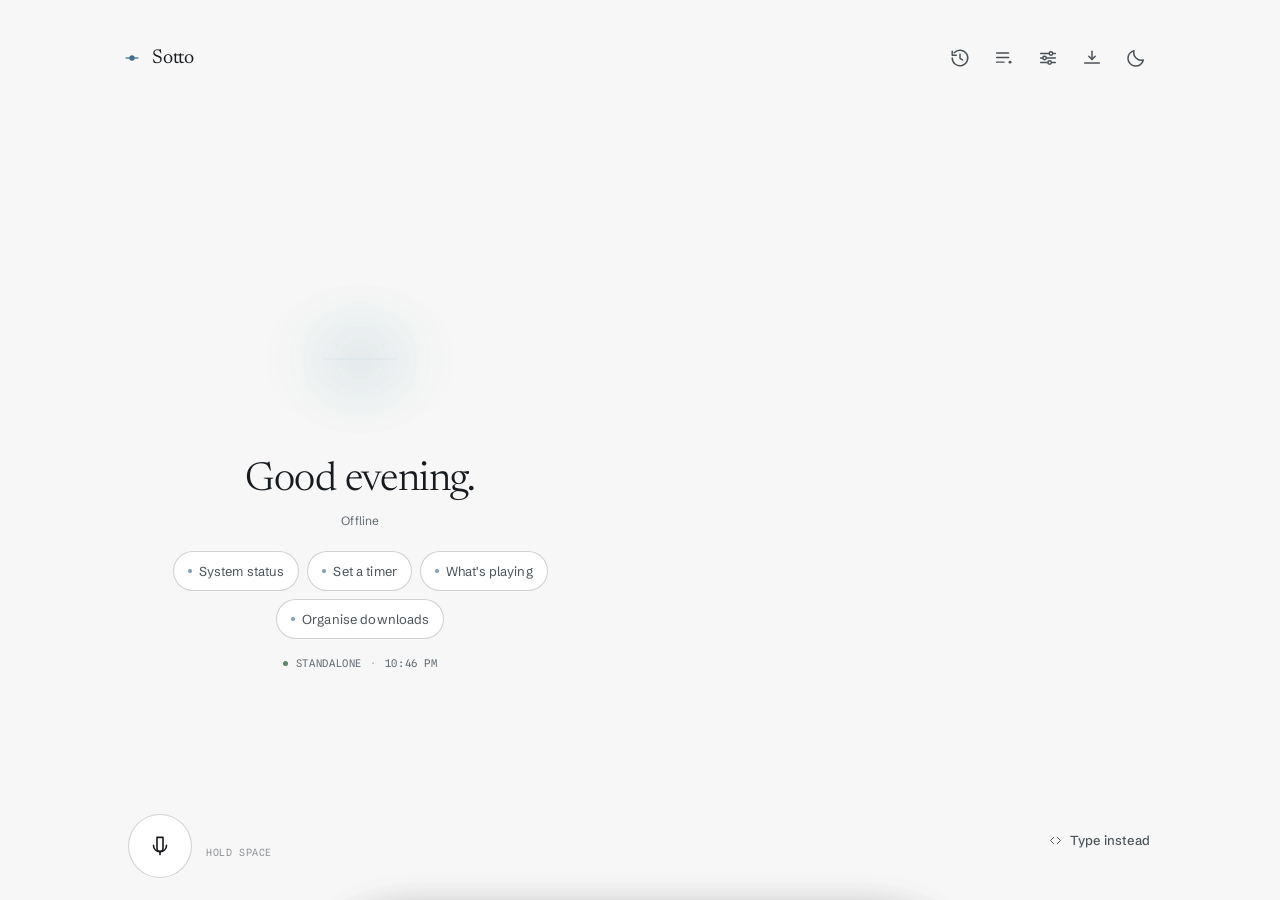
==== commit 448f5664: "polish(theme): final dark palette pass (soft slate surfaces, stronger lines, brighter secondary text" ====
--- a/ui/index.html
+++ b/ui/index.html
@@ -6,8 +6,9 @@
 <title>Sotto</title>
 <link rel="preconnect" href="https://fonts.googleapis.com"><link rel="preconnect" href="https://fonts.gstatic.com" crossorigin>
 <link href="https://fonts.googleapis.com/css2?family=Newsreader:opsz,wght@6..72,300;6..72,400;6..72,500&family=Schibsted+Grotesk:wght@400;500;600&family=Spline+Sans+Mono:wght@300;400;500&display=swap" rel="stylesheet">
-<link rel="stylesheet" href="sotto-tokens.css">
-<link rel="stylesheet" href="sotto.css?v=7">
+<!-- ui assets carry a ?v= cache-buster: bump it whenever the file changes (WebView2 caches file:// resources) -->
+<link rel="stylesheet" href="sotto-tokens.css?v=2">
+<link rel="stylesheet" href="sotto.css?v=9">
 </head>
 <body data-theme="light" data-mode="home" data-state="idle">
 
@@ -224,6 +225,10 @@
     <div class="setrow">
       <div class="s-info"><span class="s-lab">Talk — hold</span><span class="s-sub">Hold to speak, release to send</span></div>
       <span class="kbd">Space</span>
+    </div>
+    <div class="setrow">
+      <div class="s-info"><span class="s-lab">Talk - from any app</span><span class="s-sub">Works even when Sotto is minimised</span></div>
+      <span class="kbd">Ctrl Space</span>
     </div>
     <div class="setrow">
       <div class="s-info"><span class="s-lab">Type instead</span><span class="s-sub">Jump straight into the text input</span></div>
@@ -428,7 +433,7 @@
 </section>
 
 <!-- Fullscreen Lock Screen Overlay -->
-<div id="lockOverlay" class="lock-overlay" style="position:fixed;inset:0;z-index:9999;background:var(--bg,#0D0F12);display:flex;flex-direction:column;align-items:center;justify-content:center;padding:24px;text-align:center;transition:opacity .35s ease,visibility .35s ease" hidden>
+<div id="lockOverlay" class="lock-overlay" style="position:fixed;inset:0;z-index:9999;background:var(--bg,#1A1E24);display:flex;flex-direction:column;align-items:center;justify-content:center;padding:24px;text-align:center;transition:opacity .35s ease,visibility .35s ease" hidden>
   <div style="width:64px;height:64px;border-radius:50%;background:rgba(255,255,255,0.06);border:1px solid rgba(255,255,255,0.12);display:flex;align-items:center;justify-content:center;margin-bottom:20px">
     <svg width="28" height="28" viewBox="0 0 24 24" fill="none" stroke="currentColor" stroke-width="1.8" stroke-linecap="round" stroke-linejoin="round" style="color:var(--accent,#8A9A5B)"><rect x="3" y="11" width="18" height="11" rx="2" ry="2"/><path d="M7 11V7a5 5 0 0 1 10 0v4"/></svg>
   </div>
@@ -469,6 +474,6 @@
 <div class="toast" id="toast" role="status"><span class="tt" id="toastTag">SOTTO</span><span id="toastMsg"></span></div>
 <p class="sr-only" id="sr" role="status" aria-live="polite"></p>
 
-<script src="sotto.js?v=5"></script>
+<script src="sotto.js?v=6"></script>
 </body>
 </html>
--- a/ui/sotto-tokens.css
+++ b/ui/sotto-tokens.css
@@ -1,110 +1,110 @@
-/* ============================================================
-   SOTTO — design tokens (v2)
-   Voice-first personal assistant · dark (primary) + light "morning paper"
-   Type: Newsreader (voice) · Schibsted Grotesk (UI) · Spline Sans Mono (meta)
-   Theme via [data-theme="light"] on <body> or <html>. Explicit choice persists;
-   default stays dark. "System" resolves at runtime in sotto.js.
-   ============================================================ */
-
-:root {
-  /* —— surfaces & text (dark, primary) —— */
-  --bg:            #0C0E11;   /* page background — near-black ink, never #000 */
-  --bg-sunken:     #090B0D;   /* wells: inputs, code blocks */
-  --surface:       #121519;   /* cards, modules */
-  --surface-2:     #191D22;   /* raised: sheets, menus, controls */
-  --surface-3:     #1F242A;   /* overlay / hover-raise / toasts */
-  --line:          rgba(226,232,240,.07);   /* hairline */
-  --line-strong:   rgba(226,232,240,.14);   /* inputs, stronger dividers */
-  --ink:           #EAEDEF;   /* primary text */
-  --ink-2:         #A7B0B8;   /* secondary text */
-  --ink-3:         #7D8791;   /* tertiary / meta */
-
-  /* —— accent: "glacier" (single accent; max 2 visible placements per screen) —— */
-  --accent:        #A9CCDE;
-  --accent-strong: #C9E1EE;
-  --accent-dim:    rgba(169,204,222,.16);
-  --accent-glow:   rgba(169,204,222,.38);   /* presence light only */
-
-  /* —— state colors (used by the presence language; states never introduce new hues) —— */
-  --state-listening:   var(--accent);      /* listening = the accent, alive */
-  --state-processing:  var(--ink-2);       /* thinking = neutral, calm */
-  --state-speaking:    var(--accent-strong);
-  --state-ok:          var(--success);
-  --state-off:         var(--danger);
-
-  /* —— semantic (reserve <5% of any surface) —— */
-  --danger:        #CE8A7A;   /* calm clay — errors, never alarm-red */
-  --danger-dim:    rgba(206,138,122,.14);
-  --success:       #8DB89A;
-  --warn:          #CBB27A;
-
-  /* —— typography —— */
-  --font-voice: "Newsreader", Georgia, "Times New Roman", serif;
-  --font-ui:    "Schibsted Grotesk", "Segoe UI", -apple-system, Helvetica, Arial, sans-serif;
-  --font-mono:  "Spline Sans Mono", ui-monospace, "Cascadia Mono", Consolas, monospace;
-
-  /* —— radius (larger surface → larger radius) —— */
-  --r-xs: 8px;    /* chips, inputs */
-  --r-sm: 12px;   /* small cards */
-  --r-md: 16px;   /* cards, modules */
-  --r-lg: 22px;   /* sheets, large surfaces */
-  --r-xl: 30px;   /* hero surfaces */
-  --r-pill: 999px;
-
-  /* —— spacing (4px base) —— */
-  --sp-1: 4px;  --sp-2: 8px;  --sp-3: 12px; --sp-4: 16px;
-  --sp-5: 20px; --sp-6: 24px; --sp-8: 32px; --sp-12: 48px; --sp-16: 64px;
-  --pad: 24px;   /* page gutter (32px at desktop widths) */
-
-  /* —— motion (one personality: short, front-loaded, purposefully calm) —— */
-  --dur-i: 90ms;    /* press feedback */
-  --dur-f: 150ms;   /* toggles, hovers */
-  --dur-b: 240ms;   /* materialize, chips */
-  --dur-s: 380ms;   /* sheets, surface changes */
-  --dur-settle: 1200ms;   /* respond → idle decay */
-  --ease: cubic-bezier(.2, 0, 0, 1);        /* standard */
-  --ease-soft: cubic-bezier(.3, .6, .25, 1);/* entrances */
-  /* voice presence: critically-damped spring (response ~.5s, no visible bounce) */
-
-  /* —— elevation & blur policy —— */
-  --sheet-shadow: 0 24px 64px rgba(0,0,0,.45);
-  --blur-scrim: 20px;   /* the scrim is the only sanctioned blur besides the presence field */
-  /* dark elevation otherwise = tone + hairline only; no drop shadows on cards. */
-}
-
-/* —— light theme: same hierarchy, different physics (not an inversion) —— */
-[data-theme="light"] {
-  --bg:            #F6F7F6;
-  --bg-sunken:     #EEF1F0;
-  --surface:       #FFFFFF;
-  --surface-2:     #EEF1F0;
-  --surface-3:     #E6EAE8;
-  --line:          rgba(23,28,33,.10);
-  --line-strong:   rgba(23,28,33,.20);
-  --ink:           #171B1F;
-  --ink-2:         #4A5258;
-  --ink-3:         #656C74;
-  --accent:        #4A7E9B;   /* fills */
-  --accent-strong: #2F6382;   /* accent text on paper (≥4.5:1) */
-  --accent-dim:    rgba(74,126,155,.12);
-  --accent-glow:   rgba(74,126,155,.20);
-  --danger:        #9E5645;
-  --danger-dim:    rgba(158,86,69,.10);
-  --success:       #5C8467;
-  --warn:          #8F7B44;
-  --sheet-shadow:  0 24px 64px rgba(16,24,32,.16);
-  --state-processing: var(--ink-2);
-}
-
-/* —— minimal base —— */
-body {
-  background: var(--bg);
-  color: var(--ink);
-  font-family: var(--font-ui);
-  font-size: 15px;
-  line-height: 1.55;
-  -webkit-font-smoothing: antialiased;
-}
-.num, .m-num, .timer-num { font-variant-numeric: tabular-nums; }
-.sr-only { position:absolute; width:1px; height:1px; padding:0; margin:-1px; overflow:hidden; clip:rect(0 0 0 0); white-space:nowrap; border:0; }
-:focus-visible { outline: 2px solid var(--accent); outline-offset: 2px; border-radius: 6px; }
+/* ============================================================
+   SOTTO — design tokens (v2)
+   Voice-first personal assistant · dark (primary) + light "morning paper"
+   Type: Newsreader (voice) · Schibsted Grotesk (UI) · Spline Sans Mono (meta)
+   Theme via [data-theme="light"] on <body> or <html>. Explicit choice persists;
+   default stays dark. "System" resolves at runtime in sotto.js.
+   ============================================================ */
+
+:root {
+  /* —— surfaces & text (dark, primary) —— */
+  --bg:            #1A1E24;   /* page background — near-black ink, never #000 */
+  --bg-sunken:     #15181D;   /* wells: inputs, code blocks */
+  --surface:       #21262D;   /* cards, modules */
+  --surface-2:     #29303A;   /* raised: sheets, menus, controls */
+  --surface-3:     #323A45;   /* overlay / hover-raise / toasts */
+  --line:          rgba(226,232,240,.12);   /* hairline */
+  --line-strong:   rgba(226,232,240,.20);   /* inputs, stronger dividers */
+  --ink:           #EFF2F4;   /* primary text */
+  --ink-2:         #C4CCD4;   /* secondary text */
+  --ink-3:         #9AA4AE;   /* tertiary / meta */
+
+  /* —— accent: "glacier" (single accent; max 2 visible placements per screen) —— */
+  --accent:        #A9CCDE;
+  --accent-strong: #C9E1EE;
+  --accent-dim:    rgba(169,204,222,.16);
+  --accent-glow:   rgba(169,204,222,.38);   /* presence light only */
+
+  /* —— state colors (used by the presence language; states never introduce new hues) —— */
+  --state-listening:   var(--accent);      /* listening = the accent, alive */
+  --state-processing:  var(--ink-2);       /* thinking = neutral, calm */
+  --state-speaking:    var(--accent-strong);
+  --state-ok:          var(--success);
+  --state-off:         var(--danger);
+
+  /* —— semantic (reserve <5% of any surface) —— */
+  --danger:        #CE8A7A;   /* calm clay — errors, never alarm-red */
+  --danger-dim:    rgba(206,138,122,.14);
+  --success:       #8DB89A;
+  --warn:          #CBB27A;
+
+  /* —— typography —— */
+  --font-voice: "Newsreader", Georgia, "Times New Roman", serif;
+  --font-ui:    "Schibsted Grotesk", "Segoe UI", -apple-system, Helvetica, Arial, sans-serif;
+  --font-mono:  "Spline Sans Mono", ui-monospace, "Cascadia Mono", Consolas, monospace;
+
+  /* —— radius (larger surface → larger radius) —— */
+  --r-xs: 8px;    /* chips, inputs */
+  --r-sm: 12px;   /* small cards */
+  --r-md: 16px;   /* cards, modules */
+  --r-lg: 22px;   /* sheets, large surfaces */
+  --r-xl: 30px;   /* hero surfaces */
+  --r-pill: 999px;
+
+  /* —— spacing (4px base) —— */
+  --sp-1: 4px;  --sp-2: 8px;  --sp-3: 12px; --sp-4: 16px;
+  --sp-5: 20px; --sp-6: 24px; --sp-8: 32px; --sp-12: 48px; --sp-16: 64px;
+  --pad: 24px;   /* page gutter (32px at desktop widths) */
+
+  /* —— motion (one personality: short, front-loaded, purposefully calm) —— */
+  --dur-i: 90ms;    /* press feedback */
+  --dur-f: 150ms;   /* toggles, hovers */
+  --dur-b: 240ms;   /* materialize, chips */
+  --dur-s: 380ms;   /* sheets, surface changes */
+  --dur-settle: 1200ms;   /* respond → idle decay */
+  --ease: cubic-bezier(.2, 0, 0, 1);        /* standard */
+  --ease-soft: cubic-bezier(.3, .6, .25, 1);/* entrances */
+  /* voice presence: critically-damped spring (response ~.5s, no visible bounce) */
+
+  /* —— elevation & blur policy —— */
+  --sheet-shadow: 0 24px 64px rgba(0,0,0,.45);
+  --blur-scrim: 20px;   /* the scrim is the only sanctioned blur besides the presence field */
+  /* dark elevation otherwise = tone + hairline only; no drop shadows on cards. */
+}
+
+/* —— light theme: same hierarchy, different physics (not an inversion) —— */
+[data-theme="light"] {
+  --bg:            #F6F7F6;
+  --bg-sunken:     #EEF1F0;
+  --surface:       #FFFFFF;
+  --surface-2:     #EEF1F0;
+  --surface-3:     #E6EAE8;
+  --line:          rgba(23,28,33,.10);
+  --line-strong:   rgba(23,28,33,.20);
+  --ink:           #171B1F;
+  --ink-2:         #4A5258;
+  --ink-3:         #656C74;
+  --accent:        #4A7E9B;   /* fills */
+  --accent-strong: #2F6382;   /* accent text on paper (≥4.5:1) */
+  --accent-dim:    rgba(74,126,155,.12);
+  --accent-glow:   rgba(74,126,155,.20);
+  --danger:        #9E5645;
+  --danger-dim:    rgba(158,86,69,.10);
+  --success:       #5C8467;
+  --warn:          #8F7B44;
+  --sheet-shadow:  0 24px 64px rgba(16,24,32,.16);
+  --state-processing: var(--ink-2);
+}
+
+/* —— minimal base —— */
+body {
+  background: var(--bg);
+  color: var(--ink);
+  font-family: var(--font-ui);
+  font-size: 15px;
+  line-height: 1.55;
+  -webkit-font-smoothing: antialiased;
+}
+.num, .m-num, .timer-num { font-variant-numeric: tabular-nums; }
+.sr-only { position:absolute; width:1px; height:1px; padding:0; margin:-1px; overflow:hidden; clip:rect(0 0 0 0); white-space:nowrap; border:0; }
+:focus-visible { outline: 2px solid var(--accent); outline-offset: 2px; border-radius: 6px; }
--- a/ui/sotto.css
+++ b/ui/sotto.css
@@ -1,734 +1,734 @@
-/* ============================================================
-   SOTTO · app styles v2 — layout + components (deep refinement)
-   Voice-first personal assistant for the computer.
-   Changes vs v1: records hub styles, contextual module set,
-   interrupted/speaking/ready states, home status line, settings rows.
-   ============================================================ */
-*{box-sizing:border-box;margin:0;padding:0}
-html{-webkit-text-size-adjust:100%}
-/* app shell: the window owns the layout — inner regions scroll, the page never does */
-html,body{height:100%;overflow:hidden}
-body{
-  font-family:var(--font-ui);background:var(--bg);color:var(--ink);
-  font-size:15px;line-height:1.55;letter-spacing:0;
-  -webkit-font-smoothing:antialiased;-moz-osx-font-smoothing:grayscale;
-  min-height:100dvh;transition:background var(--dur-s) var(--ease),color var(--dur-s) var(--ease);
-}
-button{font:inherit;color:inherit;background:none;border:0;cursor:pointer}
-button:focus-visible,input:focus-visible,select:focus-visible,[tabindex]:focus-visible{
-  outline:2px solid var(--accent);outline-offset:2px;border-radius:6px;
-}
-::selection{background:var(--accent-dim)}
-
-/* ---- layout ---- */
-.frame{
-  width:min(100%,430px);margin:0 auto;height:100dvh;min-height:0;
-  display:flex;flex-direction:column;
-  padding:calc(env(safe-area-inset-top,0px) + 10px) var(--pad) calc(env(safe-area-inset-bottom,0px) + 18px);
-}
-.top{display:flex;align-items:center;justify-content:space-between;gap:12px;padding:8px 0 4px}
-.brand{display:flex;align-items:center;gap:10px;color:var(--ink)}
-.brand .mark{flex:none;opacity:.92}
-.brand .word{font-family:var(--font-voice);font-size:20px;font-weight:400;letter-spacing:-.01em;line-height:1}
-.top-actions{display:flex;align-items:center;gap:0}
-.icon-btn{
-  width:44px;height:44px;border-radius:999px;display:grid;place-items:center;
-  color:var(--ink-2);transition:background var(--dur-f) var(--ease),color var(--dur-f) var(--ease),transform var(--dur-i) var(--ease);
-}
-.icon-btn:hover{background:var(--surface);color:var(--ink)}
-.icon-btn:active{transform:scale(.94)}
-.icon-btn svg{display:block}
-.stage{flex:1;display:flex;flex-direction:column;min-height:0}
-
-/* ---- presence zone ---- */
-.presence-zone{
-  flex:none;display:flex;flex-direction:column;align-items:center;text-align:center;
-  padding:26px 0 10px;
-  transition:padding var(--dur-s) var(--ease-soft),max-height var(--dur-s) var(--ease-soft),opacity var(--dur-s) var(--ease);
-  overflow:hidden;max-height:560px;
-}
-body[data-mode="exchange"] .presence-zone{padding:10px 0 6px;max-height:180px}
-body[data-mode="exchange"] .presence{width:132px}
-body[data-mode="exchange"] .lead{font-size:20px;opacity:0}
-.presence{
-  position:relative;z-index:0;width:min(70vw,300px);height:170px;
-  transition:width var(--dur-s) var(--ease-soft),height var(--dur-s) var(--ease-soft);
-  -webkit-tap-highlight-color:transparent;
-}
-body[data-mode="exchange"] .presence{height:96px}
-.presence .hit{position:absolute;inset:-16px;border-radius:999px}
-.presence .field{position:absolute;z-index:-1;pointer-events:none;transition:opacity var(--dur-b) var(--ease)}
-.presence .f1{
-  left:50%;top:50%;width:100%;height:120%;transform:translate(-50%,-50%) scale(var(--breath,1));
-  background:radial-gradient(closest-side,var(--accent-glow) 0%,transparent 72%);
-  filter:blur(24px);opacity:calc(.5 + var(--lvl,0)*.24);
-  animation:breath 6.4s var(--ease-soft) infinite alternate;
-}
-.presence .f2{
-  left:50%;top:50%;width:58%;height:74%;transform:translate(-50%,-50%) scale(calc(var(--breath,1)*.98));
-  background:radial-gradient(closest-side,var(--accent-strong) 0%,transparent 70%);
-  filter:blur(18px);opacity:calc(.32 + var(--lvl,0)*.3);
-}
-.presence .f3{
-  left:50%;top:50%;width:30%;height:44%;transform:translate(-50%,-50%);
-  background:radial-gradient(closest-side,var(--accent) 0%,transparent 68%);
-  filter:blur(14px);opacity:calc(.24 + var(--lvl,0)*.34);
-}
-@keyframes breath{from{--breath:.96}to{--breath:1.05}}
-@property --breath{syntax:'<number>';inherits:false;initial-value:1}
-@property --lvl{syntax:'<number>';inherits:false;initial-value:0}
-#thread{position:absolute;left:50%;top:50%;transform:translate(-50%,-50%);width:100%;height:120px;pointer-events:none}
-body[data-state="denied"] .presence .field, body[data-state="offline"] .presence .field{opacity:.14;filter:blur(30px)}
-body[data-state="denied"] #thread, body[data-state="offline"] #thread{opacity:.25}
-/* ready: the field wakes just before listening begins (hover / space held) */
-body[data-state="ready"] .presence .f1{opacity:calc(.58 + var(--lvl,0)*.22)}
-body[data-state="ready"] .presence .f3{opacity:.4}
-/* interrupted: the presence flattens gently instead of cutting out */
-body[data-state="interrupted"] .presence .f1{opacity:.34}
-
-.lead{font-family:var(--font-voice);font-size:34px;font-weight:350;letter-spacing:-.015em;line-height:1.15;margin-top:14px;transition:font-size var(--dur-s) var(--ease-soft),opacity var(--dur-b) var(--ease)}
-.hint{margin-top:8px;font-size:12px;letter-spacing:.01em;color:var(--ink-3);transition:opacity var(--dur-b) var(--ease)}
-/* content always paints ABOVE the presence light field (glow must never cover text/buttons) */
-.lead,.hint,#suggestions,.homestatus{position:relative;z-index:1}
-body[data-state="listening"] .hint{color:var(--accent)}
-body[data-state="interrupted"] .hint{color:var(--ink-3)}
-.chips{display:flex;flex-wrap:wrap;gap:8px;justify-content:center;margin-top:20px;transition:opacity var(--dur-b) var(--ease),max-height var(--dur-s) var(--ease-soft);overflow:hidden;max-height:96px}
-body[data-mode="exchange"] #suggestions{opacity:0;max-height:0;margin-top:0}
-.chip{
-  display:inline-flex;align-items:center;gap:7px;padding:9px 14px;border-radius:999px;
-  background:var(--surface);border:1px solid var(--line);color:var(--ink-2);
-  font-size:13px;font-weight:400;letter-spacing:.01em;
-  transition:border-color var(--dur-f) var(--ease),color var(--dur-f) var(--ease),transform var(--dur-i) var(--ease),opacity var(--dur-f) var(--ease);
-}
-.chip:hover{border-color:var(--line-strong);color:var(--ink)}
-.chip:active{transform:scale(.97)}
-.chip .dot{width:4px;height:4px;border-radius:50%;background:var(--accent);opacity:.75;flex:none}
-.chip:disabled{opacity:.4;cursor:default}
-
-/* ---- home status line: time · connection (tiny, earned) ---- */
-.homestatus{
-  display:flex;align-items:center;justify-content:center;gap:8px;
-  margin-top:16px;font-family:var(--font-mono);font-size:10.5px;letter-spacing:.06em;color:var(--ink-3);
-  transition:opacity var(--dur-b) var(--ease),max-height var(--dur-s) var(--ease-soft);
-  max-height:24px;overflow:hidden;text-transform:uppercase;
-}
-body[data-mode="exchange"] .homestatus{opacity:0;max-height:0;margin-top:0}
-.homestatus .hs-dot{width:5px;height:5px;border-radius:50%;background:var(--success);flex:none;transition:background var(--dur-f) var(--ease)}
-.homestatus.off .hs-dot{background:var(--danger)}
-.homestatus.off #stConn{color:var(--danger)}
-.homestatus .hs-sep{opacity:.5}
-
-/* ---- exchange ---- */
-.exchange{
-  position:relative;z-index:1;
-  flex:1;min-height:0;overflow-y:auto;overflow-x:hidden;scrollbar-width:none;
-  display:flex;flex-direction:column;gap:26px;padding:12px 2px 24px;
-  opacity:1;transition:opacity var(--dur-b) var(--ease);
-}
-.exchange::-webkit-scrollbar{display:none}
-body[data-mode="home"] .exchange{opacity:0;pointer-events:none}
-.chips.inline{justify-content:flex-start;margin-top:20px;padding:0;max-height:none}
-body.sheet-open #suggestions,body.sheet-open .homestatus{opacity:0;pointer-events:none}
-.turn{display:flex;flex-direction:column;gap:12px;opacity:1;transition:opacity var(--dur-s) var(--ease)}
-.turn.old{opacity:.52}
-.turn .said{
-  font-size:15px;color:var(--ink-2);letter-spacing:.005em;position:relative;padding-left:14px;
-  animation:riseIn var(--dur-b) var(--ease-soft) both;
-}
-.turn .said::before{content:"";position:absolute;left:0;top:5px;bottom:5px;width:1px;background:var(--line-strong)}
-.said .t{display:block;font-family:var(--font-mono);font-size:10px;letter-spacing:.08em;color:var(--ink-3);margin-bottom:2px}
-.intent{display:flex;flex-wrap:wrap;gap:8px;animation:riseIn var(--dur-b) var(--ease-soft) both}
-.intent .chip{background:var(--accent-dim);border-color:transparent;color:var(--ink);cursor:default;padding:6px 12px;font-family:var(--font-mono);font-size:11px;letter-spacing:.05em;text-transform:uppercase}
-.intent .chip .dot{background:var(--accent)}
-.resp{display:flex;flex-direction:column;gap:16px}
-.resp .voice{
-  font-family:var(--font-voice);font-size:20px;font-weight:400;letter-spacing:-.005em;line-height:1.5;color:var(--ink);
-  animation:riseIn var(--dur-b) var(--ease-soft) both;
-}
-.resp .voice .w{display:inline;opacity:0;animation:wf .5s var(--ease) forwards}
-.resp .voice[data-len="short"]{font-size:17.5px;letter-spacing:0}
-.resp .voice[data-len="long"]{font-size:18.5px}
-@keyframes wf{to{opacity:1}}
-@keyframes riseIn{from{opacity:0;transform:translateY(6px)}to{opacity:1;transform:none}}
-
-/* answer actions — quiet, appear with the answer */
-.resp-actions{display:flex;align-items:center;gap:2px;margin-top:-6px;animation:riseIn var(--dur-b) var(--ease-soft) both}
-.ract{
-  display:inline-flex;align-items:center;gap:6px;min-height:34px;padding:4px 9px;border-radius:8px;
-  color:var(--ink-3);font-size:12px;font-weight:500;letter-spacing:.01em;
-  transition:color var(--dur-f) var(--ease),background var(--dur-f) var(--ease);
-}
-.ract:hover{color:var(--ink-2);background:var(--surface)}
-.ract:active{opacity:.75}
-.ract svg{display:block;opacity:.85}
-
-/* ---- modules ---- */
-.module{
-  background:var(--surface);border:1px solid var(--line);border-radius:var(--r-md);
-  padding:18px;display:flex;flex-direction:column;gap:14px;
-  animation:riseIn var(--dur-b) var(--ease-soft) both;
-}
-.m-row{display:flex;align-items:baseline;justify-content:space-between;gap:12px}
-.m-meta{font-family:var(--font-mono);font-size:11px;letter-spacing:.05em;color:var(--ink-3);text-transform:uppercase}
-.m-label{font-size:12px;color:var(--ink-3);letter-spacing:.01em}
-.m-num{font-family:var(--font-mono);font-size:38px;font-weight:400;letter-spacing:-.01em;font-variant-numeric:tabular-nums;line-height:1}
-.m-title{font-size:17px;font-weight:600;letter-spacing:-.005em}
-.m-sub{font-size:13px;color:var(--ink-2)}
-.m-quiet{display:inline-flex;align-items:center;gap:6px;color:var(--ink-2);font-size:13px;font-weight:500;letter-spacing:.01em;padding:6px 2px;transition:color var(--dur-f) var(--ease)}
-.m-quiet:hover{color:var(--ink)}
-.m-quiet:active{opacity:.7}
-.btn-silent{
-  display:inline-flex;align-items:center;justify-content:center;gap:8px;min-height:44px;padding:10px 20px;
-  border-radius:999px;background:var(--surface-2);border:1px solid var(--line);color:var(--ink);
-  font-size:14px;font-weight:500;letter-spacing:.01em;
-  transition:transform var(--dur-i) var(--ease),background var(--dur-f) var(--ease),border-color var(--dur-f) var(--ease);
-}
-.btn-silent:hover{border-color:var(--line-strong);background:var(--surface-3)}
-.btn-silent:active{transform:scale(.97)}
-.btn-silent[disabled]{opacity:.4;cursor:default;transform:none}
-.btn-quiet{
-  display:inline-flex;align-items:center;gap:7px;min-height:44px;padding:10px 8px;color:var(--ink-2);
-  font-size:14px;font-weight:500;transition:color var(--dur-f) var(--ease),opacity var(--dur-f) var(--ease);
-}
-.btn-quiet:hover{color:var(--ink)}
-.btn-quiet:active{opacity:.7}
-.timer-num{font-family:var(--font-mono);font-size:44px;font-weight:400;letter-spacing:-.01em;font-variant-numeric:tabular-nums;line-height:1}
-.timer-bar{height:2px;background:var(--surface-3);border-radius:2px;overflow:hidden}
-.timer-bar i{display:block;height:100%;width:100%;background:var(--accent);transform:scaleX(0);transform-origin:left center}
-.timer-actions{display:flex;gap:8px}
-.wx-curve{width:100%;height:74px;display:block}
-.pill-meta{display:flex;flex-wrap:wrap;gap:8px}
-.pill-meta span{font-family:var(--font-mono);font-size:11px;letter-spacing:.04em;color:var(--ink-2);background:var(--surface-2);border-radius:999px;padding:5px 11px}
-.ev{display:flex;gap:14px;align-items:flex-start}
-.ev .glyph{flex:none;width:40px;height:40px;border-radius:12px;background:var(--accent-dim);display:grid;place-items:center;color:var(--accent-strong)}
-.mu{display:flex;align-items:center;gap:16px}
-.mu .art{flex:none;width:56px;height:56px;border-radius:12px;background:var(--surface-2);display:grid;place-items:center;border:1px solid var(--line)}
-.mu .prog{height:2px;background:var(--surface-3);border-radius:2px;overflow:hidden;margin-top:10px}
-.mu .prog i{display:block;height:100%;width:0%;background:var(--accent);transition:width 1s linear}
-.mu .times{display:flex;justify-content:space-between;font-family:var(--font-mono);font-size:10px;color:var(--ink-3);letter-spacing:.04em;margin-top:6px}
-.results{display:flex;flex-direction:column}
-.result{display:flex;flex-direction:column;gap:3px;padding:13px 0;border-top:1px solid var(--line);position:relative}
-.result:first-child{border-top:0;padding-top:2px}
-.result .r-top{display:flex;align-items:baseline;justify-content:space-between;gap:10px}
-.result .r-name{font-size:15px;font-weight:500;color:var(--ink)}
-.result .r-meta{font-family:var(--font-mono);font-size:10px;color:var(--ink-3);letter-spacing:.05em;white-space:nowrap}
-.result .r-take{font-size:13px;color:var(--ink-2)}
-.code-block{position:relative;background:var(--bg-sunken);border:1px solid var(--line);border-radius:var(--r-sm);padding:16px;overflow:hidden}
-.code-block pre{overflow-x:auto;scrollbar-width:thin;margin:0}
-.code-block code{font-family:var(--font-mono);font-size:12px;line-height:1.75;letter-spacing:.005em;color:var(--ink-2);white-space:pre;display:block}
-.code-block code .k{color:var(--accent-strong)} .code-block code .c{color:var(--ink-3)}
-.code-block .copy{position:absolute;top:10px;right:10px;font-family:var(--font-mono);font-size:10px;letter-spacing:.06em;text-transform:uppercase;color:var(--ink-3);padding:6px 10px;border-radius:8px;background:var(--surface-2);border:1px solid var(--line);opacity:0;transition:opacity var(--dur-f) var(--ease),color var(--dur-f) var(--ease)}
-.code-block:hover .copy,.code-block:focus-within .copy{opacity:1}
-.code-block .copy:hover{color:var(--ink)}
-.code-block .copy.done{opacity:1;color:var(--accent-strong)}
-
-/* ---- contextual module set (v2) ---- */
-/* system status — quiet metric bars */
-.bar-row{display:flex;align-items:center;gap:12px;padding:5px 0}
-.bar-lab{width:62px;flex:none;font-size:12px;color:var(--ink-3);letter-spacing:.01em}
-.bar-track{flex:1;height:4px;border-radius:2px;background:var(--surface-3);overflow:hidden}
-.bar-fill{height:100%;border-radius:2px;background:var(--accent);transition:width var(--dur-s) var(--ease)}
-.bar-row.high .bar-fill{background:var(--warn)}
-.bar-val{min-width:48px;text-align:right;font-family:var(--font-mono);font-size:11px;color:var(--ink-2);letter-spacing:.02em}
-/* volume — one honest slider */
-.range{appearance:none;-webkit-appearance:none;width:100%;height:4px;border-radius:2px;background:var(--surface-3);outline:none}
-.range::-webkit-slider-thumb{appearance:none;-webkit-appearance:none;width:16px;height:16px;border-radius:50%;background:var(--accent-strong);border:none;cursor:pointer;transition:transform var(--dur-i) var(--ease)}
-.range::-webkit-slider-thumb:active{transform:scale(1.15)}
-.range::-moz-range-thumb{width:16px;height:16px;border-radius:50%;background:var(--accent-strong);border:none;cursor:pointer}
-/* downloads — file rows */
-.frow{display:flex;align-items:center;gap:10px;padding:10px 0;border-top:1px solid var(--line)}
-.frow:first-child{border-top:0;padding-top:2px}
-.frow .fname{flex:1;min-width:0;font-size:13.5px;color:var(--ink);white-space:nowrap;overflow:hidden;text-overflow:ellipsis}
-.frow .fnote{font-family:var(--font-mono);font-size:10px;color:var(--ink-3);letter-spacing:.04em;white-space:nowrap}
-.ftag{font-family:var(--font-mono);font-size:9.5px;letter-spacing:.06em;text-transform:uppercase;color:var(--accent-strong);background:var(--accent-dim);border-radius:999px;padding:3px 8px;flex:none}
-/* clipboard peek */
-.clipbody{background:var(--bg-sunken);border:1px solid var(--line);border-radius:var(--r-sm);padding:12px 14px;font-size:13px;line-height:1.6;color:var(--ink-2);max-height:130px;overflow:hidden;white-space:pre-wrap;word-break:break-word}
-/* action result — done cue + optional undo */
-.actline{display:flex;align-items:center;gap:10px;font-size:14px;color:var(--ink)}
-.actline .glyph{flex:none;width:36px;height:36px;border-radius:12px;background:var(--accent-dim);display:grid;place-items:center;color:var(--accent-strong)}
-/* generic key/value lines (future-proof for any tool payload) */
-.kl{display:flex;align-items:baseline;justify-content:space-between;gap:14px;padding:8px 0;border-top:1px solid var(--line)}
-.kl:first-child{border-top:0;padding-top:0}
-.kl .k{font-size:12px;color:var(--ink-3)}
-.kl .v{font-size:13px;color:var(--ink-2);text-align:right}
-
-/* ---- status ---- */
-.thinking{display:flex;align-items:center;gap:10px;font-family:var(--font-mono);font-size:11px;letter-spacing:.08em;text-transform:uppercase;color:var(--ink-3);animation:riseIn var(--dur-b) var(--ease-soft) both}
-.thinking .tpulse{width:6px;height:6px;border-radius:50%;background:var(--accent);animation:tp 1.9s var(--ease-soft) infinite}
-@keyframes tp{0%,100%{opacity:.35;transform:scale(.9)}50%{opacity:.95;transform:scale(1.15)}}
-.heard{font-family:var(--font-mono);font-size:11px;letter-spacing:.08em;text-transform:uppercase;color:var(--accent);animation:riseIn var(--dur-b) var(--ease-soft) both}
-
-/* ---- notices ---- */
-.notice{
-  background:var(--surface);border:1px solid var(--line);border-radius:var(--r-md);padding:18px;
-  display:flex;flex-direction:column;gap:10px;animation:riseIn var(--dur-b) var(--ease-soft) both;
-}
-.notice.warnline{border-color:color-mix(in oklab,var(--danger),transparent 72%)}
-.notice .n-head{display:flex;align-items:center;gap:10px;color:var(--danger)}
-.notice .n-title{font-size:16px;font-weight:600;color:var(--ink);letter-spacing:-.005em}
-.notice .n-body{font-size:14px;color:var(--ink-2)}
-.notice .n-actions{display:flex;gap:10px;margin-top:4px;flex-wrap:wrap}
-.notice .n-mono{font-family:var(--font-mono);font-size:11px;color:var(--ink-3);letter-spacing:.05em}
-.skel{display:flex;flex-direction:column;gap:10px}
-.skel i{display:block;height:14px;border-radius:7px;background:var(--surface-2);animation:sk 1.6s var(--ease-soft) infinite}
-.skel i:nth-child(2){width:72%} .skel i:nth-child(3){width:84%}
-@keyframes sk{0%,100%{opacity:.55}50%{opacity:1}}
-
-/* ---- dock ---- */
-.dock{flex:none;display:flex;align-items:center;justify-content:center;gap:10px;padding:14px 0 4px;position:relative;z-index:2}
-.mic{
-  width:64px;height:64px;border-radius:999px;display:grid;place-items:center;position:relative;
-  background:var(--surface);border:1px solid var(--line);color:var(--ink);
-  transition:transform var(--dur-i) var(--ease),border-color var(--dur-f) var(--ease),background var(--dur-f) var(--ease),box-shadow var(--dur-s) var(--ease);
-  box-shadow:0 0 0 0 transparent;
-}
-.mic:hover{border-color:var(--line-strong)}
-.mic:active{transform:scale(.94)}
-body[data-state="listening"] .mic{border-color:transparent;background:var(--accent-dim);box-shadow:0 0 0 6px var(--accent-dim)}
-body[data-state="listening"] .mic svg{opacity:0}
-.mic .stop{position:absolute;width:14px;height:14px;border-radius:4px;background:var(--accent-strong);opacity:0;transition:opacity var(--dur-f) var(--ease)}
-body[data-state="listening"] .mic .stop{opacity:1}
-/* speaking: the mic becomes the stop-speaking control */
-body.speaking .mic{background:var(--accent-dim)}
-body.speaking .mic svg{opacity:0}
-body.speaking .mic .stop{opacity:1}
-.dock-hint{position:absolute;right:10px;bottom:22px;font-family:var(--font-mono);font-size:10px;letter-spacing:.06em;color:var(--ink-3);opacity:.7;pointer-events:none}
-.dock-type{position:absolute;left:0;bottom:20px}
-
-/* ---- sheets ---- */
-.scrim{position:fixed;inset:0;background:rgba(5,7,9,.62);opacity:0;pointer-events:none;transition:opacity var(--dur-b) var(--ease);z-index:40}
-[data-theme="light"] .scrim{background:rgba(28,32,36,.38)}
-.scrim.show{opacity:1;pointer-events:auto}
-.sheet{
-  position:fixed;left:50%;bottom:0;transform:translate(-50%,105%);width:min(100%,520px);
-  background:var(--surface-2);border-radius:var(--r-lg) var(--r-lg) 0 0;
-  box-shadow:var(--sheet-shadow);z-index:50;display:flex;flex-direction:column;
-  max-height:82dvh;transition:transform var(--dur-s) var(--ease-soft);
-}
-.sheet.show{transform:translate(-50%,0)}
-.sheet .grab{width:36px;height:4px;border-radius:4px;background:var(--line-strong);margin:10px auto 2px;flex:none}
-.sheet .s-head{display:flex;align-items:center;justify-content:space-between;padding:10px 20px 12px;flex:none;gap:10px}
-.sheet .s-title{font-size:17px;font-weight:600;letter-spacing:-.005em;flex:1}
-.sheet .s-body{padding:2px 20px 20px;overflow-y:auto;display:flex;flex-direction:column;gap:18px;scrollbar-width:thin;flex:1;min-height:0}
-.sheet .group-label{font-family:var(--font-mono);font-size:10px;letter-spacing:.1em;text-transform:uppercase;color:var(--ink-3);margin-bottom:-6px}
-.seg{display:flex;background:var(--bg-sunken);border-radius:999px;padding:3px;border:1px solid var(--line);gap:2px}
-.seg button{flex:1;min-height:38px;border-radius:999px;font-size:13px;font-weight:500;color:var(--ink-2);letter-spacing:.01em;transition:background var(--dur-f) var(--ease),color var(--dur-f) var(--ease)}
-.seg button[aria-pressed="true"],.seg button.on{background:var(--surface-3);color:var(--ink)}
-.hsearch{display:flex;align-items:center;gap:10px;background:var(--bg-sunken);border:1px solid var(--line);border-radius:var(--r-sm);padding:0 14px;color:var(--ink-3)}
-.hsearch input{flex:1;background:none;border:0;color:var(--ink);font:inherit;font-size:14px;padding:12px 0;outline:none;letter-spacing:.005em}
-.hsearch input::placeholder{color:var(--ink-3)}
-.hlist{display:flex;flex-direction:column}
-.hitem{display:flex;flex-direction:column;gap:2px;padding:13px 2px;border-top:1px solid var(--line);text-align:left;transition:opacity var(--dur-f) var(--ease);width:100%;position:relative}
-.hitem:first-child{border-top:0}
-.hitem:hover{opacity:.78}
-.hitem .h-top{display:flex;align-items:baseline;justify-content:space-between;gap:12px}
-.hitem .h-name{font-size:15px;font-weight:500;color:var(--ink)}
-.hitem .h-when{font-family:var(--font-mono);font-size:10px;color:var(--ink-3);letter-spacing:.05em;white-space:nowrap}
-.hitem .h-sum{font-size:13px;color:var(--ink-2)}
-.hgroup{margin-top:6px}
-.hgroup .glab{font-family:var(--font-mono);font-size:10px;letter-spacing:.1em;text-transform:uppercase;color:var(--ink-3);padding:10px 2px 2px}
-.hdel{
-  position:absolute;right:0;top:11px;width:30px;height:30px;border-radius:8px;display:grid;place-items:center;
-  color:var(--ink-3);opacity:0;transition:opacity var(--dur-f) var(--ease),color var(--dur-f) var(--ease),background var(--dur-f) var(--ease);
-}
-.hitem:hover .hdel,.hitem:focus-within .hdel{opacity:1}
-.hdel:hover{color:var(--danger);background:var(--surface-3)}
-.hempty{display:none;flex-direction:column;gap:6px;padding:26px 4px;text-align:center}
-.hempty.show{display:flex}
-.hempty .he-t{font-size:15px;font-weight:500}
-.hempty .he-s{font-size:13px;color:var(--ink-3)}
-.typewrap{display:flex;align-items:center;gap:10px;background:var(--bg-sunken);border:1px solid var(--line-strong);border-radius:var(--r-sm);padding:0 8px 0 16px}
-.typewrap input{flex:1;background:none;border:0;color:var(--ink);font:inherit;font-size:15px;padding:14px 0;outline:none}
-.typewrap input::placeholder{color:var(--ink-3)}
-.send{width:44px;height:44px;border-radius:999px;display:grid;place-items:center;color:var(--accent-strong);transition:transform var(--dur-i) var(--ease),opacity var(--dur-f) var(--ease)}
-.send:active{transform:scale(.92)}
-.toast{
-  position:fixed;left:50%;bottom:calc(env(safe-area-inset-bottom,0px) + 26px);transform:translate(-50%,16px);
-  background:var(--surface-3);border:1px solid var(--line);border-radius:999px;
-  padding:10px 18px;font-size:13px;color:var(--ink);display:flex;align-items:center;gap:10px;
-  opacity:0;pointer-events:none;transition:opacity var(--dur-b) var(--ease),transform var(--dur-b) var(--ease-soft);
-  z-index:60;box-shadow:var(--sheet-shadow);max-width:88vw;
-}
-.toast.show{opacity:1;transform:translate(-50%,0)}
-.toast .tt{font-family:var(--font-mono);font-size:10px;letter-spacing:.08em;text-transform:uppercase;color:var(--ink-3)}
-.switch{width:44px;height:26px;border-radius:999px;background:var(--surface-3);position:relative;flex:none;transition:background var(--dur-f) var(--ease)}
-.switch[aria-pressed="true"]{background:var(--accent)}
-.switch i{position:absolute;top:3px;left:3px;width:20px;height:20px;border-radius:50%;background:var(--ink-2);transition:left var(--dur-f) var(--ease),background var(--dur-f) var(--ease)}
-.switch[aria-pressed="true"] i{left:21px;background:#0C0E11}
-[data-theme="light"] .switch[aria-pressed="true"] i{background:#fff}
-.switch[disabled]{opacity:.4;cursor:default}
-.rowbetween{display:flex;align-items:center;justify-content:space-between;gap:12px;min-height:44px}
-
-/* ---- settings rows (v2) ---- */
-.setrow{display:flex;align-items:center;justify-content:space-between;gap:14px;min-height:52px;border-top:1px solid var(--line)}
-.setrow:first-of-type{border-top:0}
-.setrow .s-info{display:flex;flex-direction:column;gap:1px;min-width:0}
-.setrow .s-lab{font-size:14px;color:var(--ink);letter-spacing:.005em}
-.setrow .s-sub{font-size:12px;color:var(--ink-3)}
-.selectwrap{position:relative;display:flex;align-items:center}
-.selectwrap select{
-  appearance:none;-webkit-appearance:none;background:var(--bg-sunken);border:1px solid var(--line-strong);
-  border-radius:var(--r-sm);color:var(--ink);font:inherit;font-size:14px;padding:11px 38px 11px 14px;cursor:pointer;min-height:44px;
-}
-.selectwrap .chev{position:absolute;right:12px;pointer-events:none;color:var(--ink-3)}
-
-/* ---- responsive ---- */
-@media (min-width:768px) and (min-height:640px){
-  :root{--pad:32px}
-  .frame{width:min(100%,760px)}
-  .stage{flex-direction:row;gap:44px;align-items:center}
-  .presence-zone{flex:0 0 42%;max-height:none;padding-top:8vh;justify-content:flex-start}
-  body[data-mode="exchange"] .presence-zone{max-height:none;padding-top:12vh}
-  body[data-mode="exchange"] .presence{width:min(46%,220px)}
-  .exchange{flex:1;max-height:76dvh}
-  body[data-mode="home"] .exchange{display:none}
-  .dock{justify-content:flex-start;padding-left:6px}
-  .dock-hint{right:auto;left:84px}
-  .dock-type{left:auto;right:0}
-}
-@media (min-width:1024px) and (min-height:700px){
-  .frame{width:min(100%,1100px);padding-top:calc(env(safe-area-inset-top,0px) + 28px)}
-  .presence-zone{flex:0 0 46%}
-  .lead{font-size:40px}
-  .exchange{max-width:560px}
-  .sheet{width:min(100%,560px)}
-}
-@media (hover:none){
-  .code-block .copy{opacity:.85}
-  .hdel{opacity:.6}
-}
-/* light theme legibility: white surfaces need a visible edge, otherwise they read as "washed out"
-   (white pills on near-white paper look like blobs covering the buttons) */
-[data-theme="light"] .chip{border-color:var(--line-strong)}
-[data-theme="light"] .mic,[data-theme="light"] .btn-silent,[data-theme="light"] .module,
-[data-theme="light"] .notice,[data-theme="light"] .hsearch,[data-theme="light"] .typewrap,
-[data-theme="light"] .selectwrap select{border-color:var(--line-strong)}
-/* short windows (small laptops, resized windows): compact the hero — nothing may clip */
-@media (max-height:720px){
-  .presence-zone{padding:8px 0 4px;max-height:none}
-  .presence{height:118px}
-  body[data-mode="exchange"] .presence{height:78px}
-  .lead{font-size:26px;margin-top:8px}
-  .hint{margin-top:4px}
-  .chips{margin-top:12px;gap:7px}
-  .chip{padding:7px 12px;font-size:12px}
-  .dock{padding:8px 0 2px}
-  .mic{width:56px;height:56px}
-  .exchange{gap:20px;padding:8px 2px 12px}
-  .homestatus{margin-top:10px}
-}
-@media (max-height:560px){
-  .presence{height:96px}
-  .lead{font-size:22px}
-  .presence-zone{padding:4px 0 2px}
-  .chip{padding:6px 11px}
-  .homestatus{display:none}
-}
-@media (prefers-reduced-motion:reduce){
-  *,*::before,*::after{animation-duration:.01ms!important;animation-iteration-count:1!important;transition-duration:.01ms!important}
-  .presence .f1{animation:none}
-  .resp .voice .w{animation:none;opacity:1}
-}
-/* user-forced reduced motion (Settings → Accessibility) */
-body.reduce-motion *,body.reduce-motion *::before,body.reduce-motion *::after{animation-duration:.01ms!important;animation-iteration-count:1!important;transition-duration:.01ms!important}
-body.reduce-motion .presence .f1{animation:none}
-body.reduce-motion .resp .voice .w{animation:none;opacity:1}
-
-/* ============================================================
-   v3 · mixed presentation system + interaction completion
-   ============================================================ */
-/* ---- quick settings popover (anchored, not a sheet) ---- */
-.top{position:relative}
-.popmenu{position:absolute;top:52px;right:0;width:320px;background:var(--surface-2);border:1px solid var(--line);border-radius:var(--r-md);box-shadow:var(--sheet-shadow);padding:16px 16px 10px;display:flex;flex-direction:column;gap:8px;z-index:45;transform-origin:top right;animation:popIn var(--dur-b) var(--ease-soft) both}
-.popmenu[hidden]{display:none}
-@keyframes popIn{from{opacity:0;transform:scale(.96) translateY(-5px)}to{opacity:1;transform:none}}
-.popmenu .setrow{min-height:44px}
-.popmenu .seg{width:100%}
-
-/* ---- dock typing mode: voice morphs into text, same control ---- */
-.dock-typebar{display:none;width:100%;gap:8px;align-items:center}
-.dock.typing .dock-typebar{display:flex}
-.dock.typing .mic,.dock.typing .dock-type,.dock.typing .dock-hint{display:none}
-.dock.typing .dock-typebar .typewrap{flex:1}
-
-/* ---- live partial transcript while listening ---- */
-.liveline{margin-top:10px;font-size:15px;color:var(--ink-2);padding:0 28px;text-align:center;min-height:22px;max-width:420px;transition:opacity var(--dur-b) var(--ease)}
-.liveline .caret{display:inline-block;width:2px;height:15px;background:var(--accent);vertical-align:-2px;margin-left:3px;animation:caret 1s steps(1) infinite}
-@keyframes caret{50%{opacity:0}}
-.liveline.dim{opacity:.42}
-
-/* ---- prompt line: nudges & briefing (waits quietly, never interrupts) ---- */
-.prompt-line{display:flex;align-items:center;gap:10px;margin-top:14px;padding:11px 12px 11px 14px;border:1px solid var(--line);border-radius:var(--r-sm);background:var(--surface);max-width:360px;animation:riseIn var(--dur-b) var(--ease-soft) both}
-body[data-mode="exchange"] .prompt-line{display:none}
-.prompt-line .pl-text{flex:1;font-size:13px;color:var(--ink-2);line-height:1.5;text-align:left}
-.prompt-line .pl-text b{color:var(--ink);font-weight:500}
-.prompt-line .pl-x{width:28px;height:28px;border-radius:8px;display:grid;place-items:center;color:var(--ink-3);flex:none;transition:color var(--dur-f) var(--ease),background var(--dur-f) var(--ease)}
-.prompt-line .pl-x:hover{color:var(--ink);background:var(--surface-2)}
-
-/* ---- sheet ergonomics: taller, draggable, background recedes ---- */
-.sheet{max-height:90dvh}
-.frame{transition:transform var(--dur-s) var(--ease-soft)}
-body.sheet-open .frame{transform:scale(.988)}
-.sheet.dragging{transition:none}
-.sheet .grab{cursor:grab;padding:6px 0;margin:2px auto -6px;touch-action:none}
-.sheet .grab:active{cursor:grabbing}
-.sheet .s-body{padding-bottom:30px}
-
-/* ---- media extras + action confirm ---- */
-.mu .nav{width:34px;height:34px;border-radius:999px;display:grid;place-items:center;color:var(--ink-2);transition:color var(--dur-f) var(--ease),background var(--dur-f) var(--ease)}
-.mu .nav:hover{color:var(--ink);background:var(--surface-2)}
-.actbtns{display:flex;gap:10px;margin-top:2px}
-
-/* ---- status dot variants ---- */
-.homestatus .hs-dot.warn{background:var(--warn);animation:tp 1.6s var(--ease-soft) infinite}
-
-/* shortcut keycaps */
-.kbd{font-family:var(--font-mono);font-size:10px;letter-spacing:.05em;color:var(--ink-2);background:var(--surface-3);border:1px solid var(--line);border-radius:6px;padding:4px 9px;white-space:nowrap;flex:none}
-
-/* ============================================================
-   v3.2 · desktop side panels — History / Memory / Settings stay in context
-   (narrow windows keep the bottom sheet; desktop docks a quiet panel to the right)
-   ============================================================ */
-:root{--panel-w:min(392px,42vw)}
-@media (min-width:768px){
-  .sheet.side{
-    left:16px;right:auto;top:16px;bottom:16px;
-    width:var(--panel-w);max-height:none;border-radius:var(--r-lg);
-    transform:translateX(-30px);opacity:0;pointer-events:none;
-    transition:transform var(--dur-s) var(--ease-soft),opacity var(--dur-b) var(--ease);
-  }
-  .sheet.side.show{transform:none;opacity:1;pointer-events:auto}
-  .sheet.side .grab{display:none}
-  .sheet.side .s-head{padding-top:18px}
-  .sheet.side .s-body{padding-bottom:22px}
-  /* the frame gives the panel its own column — nothing underneath is ever covered */
-  body.panel-open .frame{
-    transition:margin-left var(--dur-s) var(--ease-soft),margin-right var(--dur-s) var(--ease-soft),transform var(--dur-s) var(--ease-soft);
-  }
-}
-@media (min-width:1024px){
-  body.panel-open .frame{
-    margin-left:max(calc((100vw - 1100px) / 2),calc(var(--panel-w) + 44px));
-    margin-right:max(calc((100vw - 1100px) / 2),24px);
-    width:auto;max-width:1100px;
-  }
-}
-@media (min-width:768px) and (max-width:1023px){
-  body.panel-open .frame{transform:translateX(min(150px,18vw))}
-  .sheet.side{width:min(330px,38vw)}
-}
-
-/* ============================================================
-   VOICE PASSPHRASE LOCK SCREEN & SECURITY MODALS
-   ============================================================ */
-.lock-overlay{
-  position:fixed;inset:0;z-index:9999;
-  background:var(--bg);
-  display:flex;align-items:center;justify-content:center;
-  backdrop-filter:blur(30px);
-  -webkit-backdrop-filter:blur(30px);
-  opacity:1;transition:opacity var(--dur-s) var(--ease-soft),transform var(--dur-s) var(--ease-soft);
-}
-.lock-overlay[hidden]{display:none !important}
-.lock-overlay.unlocking{
-  opacity:0;transform:scale(1.04);pointer-events:none;
-}
-
-.lock-card{
-  width:min(90vw,380px);padding:36px 28px 30px;
-  background:var(--surface);border:1px solid var(--line-strong);
-  border-radius:var(--r-lg);box-shadow:0 24px 64px rgba(0,0,0,0.18);
-  display:flex;flex-direction:column;align-items:center;text-align:center;
-  position:relative;overflow:hidden;
-  animation:riseIn var(--dur-b) var(--ease-soft) both;
-}
-
-.lock-mark-wrap{
-  position:relative;width:72px;height:72px;margin-bottom:18px;
-  display:grid;place-items:center;
-}
-.lock-aura{
-  position:absolute;inset:-12px;border-radius:50%;
-  background:radial-gradient(circle,var(--accent-glow) 0%,transparent 70%);
-  filter:blur(14px);opacity:0.65;
-  animation:breath 4s var(--ease-soft) infinite alternate;
-}
-.lock-mark{position:relative;z-index:1}
-
-.lock-title{
-  font-family:var(--font-voice);font-size:24px;font-weight:400;letter-spacing:-.015em;
-  color:var(--ink);margin-bottom:6px;line-height:1.2;
-}
-.lock-sub{
-  font-size:13.5px;color:var(--ink-2);margin-bottom:20px;
-}
-
-/* live dynamic voice visualizer bars */
-.lock-viz{
-  display:flex;align-items:center;justify-content:center;gap:6px;
-  height:36px;margin-bottom:18px;
-}
-.lock-bar{
-  width:4px;border-radius:999px;background:var(--accent);
-  min-height:6px;height:calc(6px + var(--lvl,0)*30px);
-  transition:height 70ms ease,background var(--dur-f) var(--ease);
-  opacity:0.85;
-}
-.lock-bar.b1{animation:barWave 1.4s ease-in-out infinite 0.1s}
-.lock-bar.b2{animation:barWave 1.4s ease-in-out infinite 0.25s}
-.lock-bar.b3{animation:barWave 1.4s ease-in-out infinite 0.4s}
-.lock-bar.b4{animation:barWave 1.4s ease-in-out infinite 0.2s}
-.lock-bar.b5{animation:barWave 1.4s ease-in-out infinite 0.35s}
-@keyframes barWave{
-  0%,100%{height:6px}
-  50%{height:14px}
-}
-
-/* 3 dot indicators */
-.lock-dots{
-  display:flex;gap:8px;align-items:center;justify-content:center;
-  margin-bottom:14px;
-}
-.l-dot{
-  width:8px;height:8px;border-radius:50%;
-  background:var(--line-strong);transition:all var(--dur-f) var(--ease);
-}
-.l-dot.active{background:var(--accent);box-shadow:0 0 8px var(--accent)}
-.l-dot.fail{background:var(--danger);transform:scale(1.15)}
-
-.lock-feedback{
-  font-size:13px;color:var(--ink-2);min-height:20px;
-  margin-bottom:14px;transition:color var(--dur-f) var(--ease);
-}
-.lock-feedback.err{color:var(--danger);animation:shake 0.35s ease}
-@keyframes shake{
-  0%,100%{transform:translateX(0)}
-  25%{transform:translateX(-6px)}
-  75%{transform:translateX(6px)}
-}
-
-/* password fallback input */
-.lock-fallback{
-  width:100%;margin-bottom:16px;animation:riseIn var(--dur-s) var(--ease-soft) both;
-}
-.lock-input-wrap{
-  display:flex;align-items:center;gap:8px;width:100%;
-  background:var(--surface-2);border:1px solid var(--line);
-  border-radius:var(--r-sm);padding:4px 6px 4px 14px;
-}
-.lock-input-wrap input{
-  flex:1;border:0;background:none;color:var(--ink);
-  font-size:14px;outline:none;
-}
-.lock-submit-btn{
-  width:34px;height:34px;border-radius:var(--r-xs);
-  background:var(--accent);color:#fff;display:grid;place-items:center;
-  flex:none;transition:transform var(--dur-i) var(--ease),opacity var(--dur-f) var(--ease);
-}
-.lock-submit-btn:hover{filter:brightness(1.1)}
-.lock-submit-btn:active{transform:scale(0.92)}
-.lock-err{font-size:12px;color:var(--danger);margin-top:6px;min-height:16px}
-
-.lock-actions{margin-top:8px}
-.btn-lock-text{
-  font-size:12.5px;color:var(--ink-3);transition:color var(--dur-f) var(--ease);
-  cursor:pointer;padding:6px 12px;border-radius:999px;
-}
-.btn-lock-text:hover{color:var(--ink);background:var(--surface-2)}
-
-/* modals */
-.modal-overlay{
-  position:fixed;inset:0;z-index:9000;
-  background:rgba(0,0,0,0.45);backdrop-filter:blur(8px);
-  -webkit-backdrop-filter:blur(8px);
-  display:flex;align-items:center;justify-content:center;
-  padding:20px;animation:fadeIn var(--dur-s) var(--ease-soft) both;
-}
-.modal-overlay[hidden]{display:none !important}
-.modal-card{
-  width:min(100%,440px);background:var(--surface);border:1px solid var(--line-strong);
-  border-radius:var(--r-lg);box-shadow:0 20px 60px rgba(0,0,0,0.22);
-  padding:24px 24px 20px;display:flex;flex-direction:column;
-  animation:riseIn var(--dur-s) var(--ease-soft) both;
-}
-.modal-head{display:flex;align-items:flex-start;gap:14px;margin-bottom:18px}
-.modal-head .m-icon{
-  width:40px;height:40px;border-radius:50%;background:var(--accent-dim);
-  color:var(--accent-strong);display:grid;place-items:center;flex:none;
-}
-.modal-title{font-size:17px;font-weight:600;color:var(--ink);line-height:1.25}
-.modal-sub{font-size:12.5px;color:var(--ink-2);margin-top:4px;line-height:1.4}
-.modal-body{display:flex;flex-direction:column}
-.m-label{font-size:12.5px;font-weight:500;color:var(--ink-2);margin-bottom:6px}
-.m-input-row{display:flex;gap:8px}
-.m-input-row input{flex:1}
-.modal-body input{
-  background:var(--surface-2);border:1px solid var(--line);border-radius:var(--r-sm);
-  padding:9px 12px;color:var(--ink);font-size:14px;outline:none;
-  transition:border-color var(--dur-f) var(--ease);
-}
-.modal-body input:focus{border-color:var(--accent)}
-.m-help{font-size:11.5px;color:var(--ink-3);margin-top:5px;line-height:1.4}
-.modal-err{font-size:12px;color:var(--danger);margin-top:8px;min-height:16px}
-.modal-foot{
-  display:flex;align-items:center;justify-content:flex-end;gap:10px;
-  margin-top:22px;padding-top:14px;border-top:1px solid var(--line);
-}
-
-.btn-accent{
-  background:var(--accent);color:#fff;border-radius:999px;
-  padding:9px 18px;font-size:13.5px;font-weight:500;
-  transition:filter var(--dur-f) var(--ease),transform var(--dur-i) var(--ease);
-}
-.btn-accent:hover{filter:brightness(1.08)}
-.btn-accent:active{transform:scale(0.96)}
-.btn-quiet.danger{color:var(--danger)}
-.btn-quiet.danger:hover{background:var(--danger-dim)}
-
-.current-phrase-box{
-  background:var(--surface-2);border:1px solid var(--line);border-radius:var(--r-sm);
-  padding:10px 14px;display:flex;flex-direction:column;gap:3px;margin-bottom:8px;
-}
-.cp-label{font-size:11px;text-transform:uppercase;letter-spacing:.05em;color:var(--ink-3)}
-.cp-text{font-size:14px;font-weight:500;color:var(--ink);font-family:var(--font-mono)}
-
-
-/* ============================================================
-   FLOATING PILL MODE
-   When you leave Sotto, its own window shrinks to this pill and
-   floats above everything; coming back restores the full window.
-   ============================================================ */
-#pillBar{display:none}
-body.pillmode{overflow:hidden;background:transparent}
-body.pillmode .frame,
-body.pillmode .toast{display:none !important}
-body.pillmode #pillBar{
-  position:fixed;inset:0;width:100%;height:100%;
-  display:flex;align-items:center;gap:11px;
-  padding:0 9px 0 12px;box-sizing:border-box;
-  background:rgba(12,14,17,.97);border:1px solid rgba(226,232,240,.14);
-  border-radius:30px;user-select:none;cursor:default;
-}
-#pillOrb{width:38px;height:38px;flex:0 0 auto;border-radius:50%;position:relative;
-  border:1px solid rgba(226,232,240,.14);background:rgba(255,255,255,.04);
-  display:grid;place-items:center;cursor:pointer;transition:border-color .25s ease}
-#pillHalo{position:absolute;inset:-1px;border-radius:50%;border:1px solid var(--accent,#A9CCDE);
-  opacity:0;transform:scale(1);transition:opacity .18s ease;pointer-events:none}
-#pillCore{width:12px;height:12px;border-radius:50%;background:#7D8791;
-  animation:pillbreath 3.4s ease-in-out infinite alternate}
-body.pillmode[data-state="listening"] #pillOrb{border-color:var(--accent,#A9CCDE)}
-body.pillmode[data-state="listening"] #pillCore{background:var(--accent,#A9CCDE);animation-duration:.9s}
-body.pillmode[data-state="thinking"] #pillCore,
-body.pillmode[data-state="acting"] #pillCore,
-body.pillmode[data-state="understanding"] #pillCore{background:#A7B0B8;animation-duration:1.5s;opacity:.85}
-body.pillmode.speaking #pillCore{background:var(--accent-strong,#C9E1EE);animation-duration:.7s}
-#pillInfo{min-width:0;flex:1;display:flex;flex-direction:column;line-height:1.18}
-#pillTitle{font-family:var(--font-voice,Georgia,serif);font-size:14.5px;color:#EAEDEF;letter-spacing:-.01em}
-#pillStatus{font-size:11px;color:#A7B0B8;white-space:nowrap;overflow:hidden;text-overflow:ellipsis}
-body.pillmode[data-state="listening"] #pillStatus{color:var(--accent,#A9CCDE)}
-body.pillmode.speaking #pillStatus{color:var(--accent-strong,#C9E1EE)}
-#pillExpand{width:30px;height:30px;flex:0 0 auto;border-radius:9px;border:0;background:none;
-  display:grid;place-items:center;color:#A7B0B8;cursor:pointer;
-  transition:background .15s ease,color .15s ease}
-#pillExpand:hover{background:rgba(255,255,255,.09);color:#EAEDEF}
-@keyframes pillbreath{from{transform:scale(.82);opacity:.75}to{transform:scale(1.12);opacity:1}}
+/* ============================================================
+   SOTTO · app styles v2 — layout + components (deep refinement)
+   Voice-first personal assistant for the computer.
+   Changes vs v1: records hub styles, contextual module set,
+   interrupted/speaking/ready states, home status line, settings rows.
+   ============================================================ */
+*{box-sizing:border-box;margin:0;padding:0}
+html{-webkit-text-size-adjust:100%}
+/* app shell: the window owns the layout — inner regions scroll, the page never does */
+html,body{height:100%;overflow:hidden}
+body{
+  font-family:var(--font-ui);background:var(--bg);color:var(--ink);
+  font-size:15px;line-height:1.55;letter-spacing:0;
+  -webkit-font-smoothing:antialiased;-moz-osx-font-smoothing:grayscale;
+  min-height:100dvh;transition:background var(--dur-s) var(--ease),color var(--dur-s) var(--ease);
+}
+button{font:inherit;color:inherit;background:none;border:0;cursor:pointer}
+button:focus-visible,input:focus-visible,select:focus-visible,[tabindex]:focus-visible{
+  outline:2px solid var(--accent);outline-offset:2px;border-radius:6px;
+}
+::selection{background:var(--accent-dim)}
+
+/* ---- layout ---- */
+.frame{
+  width:min(100%,430px);margin:0 auto;height:100dvh;min-height:0;
+  display:flex;flex-direction:column;
+  padding:calc(env(safe-area-inset-top,0px) + 10px) var(--pad) calc(env(safe-area-inset-bottom,0px) + 18px);
+}
+.top{display:flex;align-items:center;justify-content:space-between;gap:12px;padding:8px 0 4px}
+.brand{display:flex;align-items:center;gap:10px;color:var(--ink)}
+.brand .mark{flex:none;opacity:.92}
+.brand .word{font-family:var(--font-voice);font-size:20px;font-weight:400;letter-spacing:-.01em;line-height:1}
+.top-actions{display:flex;align-items:center;gap:0}
+.icon-btn{
+  width:44px;height:44px;border-radius:999px;display:grid;place-items:center;
+  color:var(--ink-2);transition:background var(--dur-f) var(--ease),color var(--dur-f) var(--ease),transform var(--dur-i) var(--ease);
+}
+.icon-btn:hover{background:var(--surface);color:var(--ink)}
+.icon-btn:active{transform:scale(.94)}
+.icon-btn svg{display:block}
+.stage{flex:1;display:flex;flex-direction:column;min-height:0}
+
+/* ---- presence zone ---- */
+.presence-zone{
+  flex:none;display:flex;flex-direction:column;align-items:center;text-align:center;
+  padding:26px 0 10px;
+  transition:padding var(--dur-s) var(--ease-soft),max-height var(--dur-s) var(--ease-soft),opacity var(--dur-s) var(--ease);
+  overflow:hidden;max-height:560px;
+}
+body[data-mode="exchange"] .presence-zone{padding:10px 0 6px;max-height:180px}
+body[data-mode="exchange"] .presence{width:132px}
+body[data-mode="exchange"] .lead{font-size:20px;opacity:0}
+.presence{
+  position:relative;z-index:0;width:min(70vw,300px);height:170px;
+  transition:width var(--dur-s) var(--ease-soft),height var(--dur-s) var(--ease-soft);
+  -webkit-tap-highlight-color:transparent;
+}
+body[data-mode="exchange"] .presence{height:96px}
+.presence .hit{position:absolute;inset:-16px;border-radius:999px}
+.presence .field{position:absolute;z-index:-1;pointer-events:none;transition:opacity var(--dur-b) var(--ease)}
+.presence .f1{
+  left:50%;top:50%;width:100%;height:120%;transform:translate(-50%,-50%) scale(var(--breath,1));
+  background:radial-gradient(closest-side,var(--accent-glow) 0%,transparent 72%);
+  filter:blur(24px);opacity:calc(.5 + var(--lvl,0)*.24);
+  animation:breath 6.4s var(--ease-soft) infinite alternate;
+}
+.presence .f2{
+  left:50%;top:50%;width:58%;height:74%;transform:translate(-50%,-50%) scale(calc(var(--breath,1)*.98));
+  background:radial-gradient(closest-side,var(--accent-strong) 0%,transparent 70%);
+  filter:blur(18px);opacity:calc(.32 + var(--lvl,0)*.3);
+}
+.presence .f3{
+  left:50%;top:50%;width:30%;height:44%;transform:translate(-50%,-50%);
+  background:radial-gradient(closest-side,var(--accent) 0%,transparent 68%);
+  filter:blur(14px);opacity:calc(.24 + var(--lvl,0)*.34);
+}
+@keyframes breath{from{--breath:.96}to{--breath:1.05}}
+@property --breath{syntax:'<number>';inherits:false;initial-value:1}
+@property --lvl{syntax:'<number>';inherits:false;initial-value:0}
+#thread{position:absolute;left:50%;top:50%;transform:translate(-50%,-50%);width:100%;height:120px;pointer-events:none}
+body[data-state="denied"] .presence .field, body[data-state="offline"] .presence .field{opacity:.14;filter:blur(30px)}
+body[data-state="denied"] #thread, body[data-state="offline"] #thread{opacity:.25}
+/* ready: the field wakes just before listening begins (hover / space held) */
+body[data-state="ready"] .presence .f1{opacity:calc(.58 + var(--lvl,0)*.22)}
+body[data-state="ready"] .presence .f3{opacity:.4}
+/* interrupted: the presence flattens gently instead of cutting out */
+body[data-state="interrupted"] .presence .f1{opacity:.34}
+
+.lead{font-family:var(--font-voice);font-size:34px;font-weight:350;letter-spacing:-.015em;line-height:1.15;margin-top:14px;transition:font-size var(--dur-s) var(--ease-soft),opacity var(--dur-b) var(--ease)}
+.hint{margin-top:8px;font-size:12px;letter-spacing:.01em;color:var(--ink-3);transition:opacity var(--dur-b) var(--ease)}
+/* content always paints ABOVE the presence light field (glow must never cover text/buttons) */
+.lead,.hint,#suggestions,.homestatus{position:relative;z-index:1}
+body[data-state="listening"] .hint{color:var(--accent)}
+body[data-state="interrupted"] .hint{color:var(--ink-3)}
+.chips{display:flex;flex-wrap:wrap;gap:8px;justify-content:center;margin-top:20px;transition:opacity var(--dur-b) var(--ease),max-height var(--dur-s) var(--ease-soft);overflow:hidden;max-height:96px}
+body[data-mode="exchange"] #suggestions{opacity:0;max-height:0;margin-top:0}
+.chip{
+  display:inline-flex;align-items:center;gap:7px;padding:9px 14px;border-radius:999px;
+  background:var(--surface);border:1px solid var(--line);color:var(--ink-2);
+  font-size:13px;font-weight:400;letter-spacing:.01em;
+  transition:border-color var(--dur-f) var(--ease),color var(--dur-f) var(--ease),transform var(--dur-i) var(--ease),opacity var(--dur-f) var(--ease);
+}
+.chip:hover{border-color:var(--line-strong);color:var(--ink)}
+.chip:active{transform:scale(.97)}
+.chip .dot{width:4px;height:4px;border-radius:50%;background:var(--accent);opacity:.75;flex:none}
+.chip:disabled{opacity:.4;cursor:default}
+
+/* ---- home status line: time · connection (tiny, earned) ---- */
+.homestatus{
+  display:flex;align-items:center;justify-content:center;gap:8px;
+  margin-top:16px;font-family:var(--font-mono);font-size:10.5px;letter-spacing:.06em;color:var(--ink-3);
+  transition:opacity var(--dur-b) var(--ease),max-height var(--dur-s) var(--ease-soft);
+  max-height:24px;overflow:hidden;text-transform:uppercase;
+}
+body[data-mode="exchange"] .homestatus{opacity:0;max-height:0;margin-top:0}
+.homestatus .hs-dot{width:5px;height:5px;border-radius:50%;background:var(--success);flex:none;transition:background var(--dur-f) var(--ease)}
+.homestatus.off .hs-dot{background:var(--danger)}
+.homestatus.off #stConn{color:var(--danger)}
+.homestatus .hs-sep{opacity:.5}
+
+/* ---- exchange ---- */
+.exchange{
+  position:relative;z-index:1;
+  flex:1;min-height:0;overflow-y:auto;overflow-x:hidden;scrollbar-width:none;
+  display:flex;flex-direction:column;gap:26px;padding:12px 2px 24px;
+  opacity:1;transition:opacity var(--dur-b) var(--ease);
+}
+.exchange::-webkit-scrollbar{display:none}
+body[data-mode="home"] .exchange{opacity:0;pointer-events:none}
+.chips.inline{justify-content:flex-start;margin-top:20px;padding:0;max-height:none}
+body.sheet-open #suggestions,body.sheet-open .homestatus{opacity:0;pointer-events:none}
+.turn{display:flex;flex-direction:column;gap:12px;opacity:1;transition:opacity var(--dur-s) var(--ease)}
+.turn.old{opacity:.52}
+.turn .said{
+  font-size:15px;color:var(--ink-2);letter-spacing:.005em;position:relative;padding-left:14px;
+  animation:riseIn var(--dur-b) var(--ease-soft) both;
+}
+.turn .said::before{content:"";position:absolute;left:0;top:5px;bottom:5px;width:1px;background:var(--line-strong)}
+.said .t{display:block;font-family:var(--font-mono);font-size:10px;letter-spacing:.08em;color:var(--ink-3);margin-bottom:2px}
+.intent{display:flex;flex-wrap:wrap;gap:8px;animation:riseIn var(--dur-b) var(--ease-soft) both}
+.intent .chip{background:var(--accent-dim);border-color:transparent;color:var(--ink);cursor:default;padding:6px 12px;font-family:var(--font-mono);font-size:11px;letter-spacing:.05em;text-transform:uppercase}
+.intent .chip .dot{background:var(--accent)}
+.resp{display:flex;flex-direction:column;gap:16px}
+.resp .voice{
+  font-family:var(--font-voice);font-size:20px;font-weight:400;letter-spacing:-.005em;line-height:1.5;color:var(--ink);
+  animation:riseIn var(--dur-b) var(--ease-soft) both;
+}
+.resp .voice .w{display:inline;opacity:0;animation:wf .5s var(--ease) forwards}
+.resp .voice[data-len="short"]{font-size:17.5px;letter-spacing:0}
+.resp .voice[data-len="long"]{font-size:18.5px}
+@keyframes wf{to{opacity:1}}
+@keyframes riseIn{from{opacity:0;transform:translateY(6px)}to{opacity:1;transform:none}}
+
+/* answer actions — quiet, appear with the answer */
+.resp-actions{display:flex;align-items:center;gap:2px;margin-top:-6px;animation:riseIn var(--dur-b) var(--ease-soft) both}
+.ract{
+  display:inline-flex;align-items:center;gap:6px;min-height:34px;padding:4px 9px;border-radius:8px;
+  color:var(--ink-3);font-size:12px;font-weight:500;letter-spacing:.01em;
+  transition:color var(--dur-f) var(--ease),background var(--dur-f) var(--ease);
+}
+.ract:hover{color:var(--ink-2);background:var(--surface)}
+.ract:active{opacity:.75}
+.ract svg{display:block;opacity:.85}
+
+/* ---- modules ---- */
+.module{
+  background:var(--surface);border:1px solid var(--line);border-radius:var(--r-md);
+  padding:18px;display:flex;flex-direction:column;gap:14px;
+  animation:riseIn var(--dur-b) var(--ease-soft) both;
+}
+.m-row{display:flex;align-items:baseline;justify-content:space-between;gap:12px}
+.m-meta{font-family:var(--font-mono);font-size:11px;letter-spacing:.05em;color:var(--ink-3);text-transform:uppercase}
+.m-label{font-size:12px;color:var(--ink-3);letter-spacing:.01em}
+.m-num{font-family:var(--font-mono);font-size:38px;font-weight:400;letter-spacing:-.01em;font-variant-numeric:tabular-nums;line-height:1}
+.m-title{font-size:17px;font-weight:600;letter-spacing:-.005em}
+.m-sub{font-size:13px;color:var(--ink-2)}
+.m-quiet{display:inline-flex;align-items:center;gap:6px;color:var(--ink-2);font-size:13px;font-weight:500;letter-spacing:.01em;padding:6px 2px;transition:color var(--dur-f) var(--ease)}
+.m-quiet:hover{color:var(--ink)}
+.m-quiet:active{opacity:.7}
+.btn-silent{
+  display:inline-flex;align-items:center;justify-content:center;gap:8px;min-height:44px;padding:10px 20px;
+  border-radius:999px;background:var(--surface-2);border:1px solid var(--line);color:var(--ink);
+  font-size:14px;font-weight:500;letter-spacing:.01em;
+  transition:transform var(--dur-i) var(--ease),background var(--dur-f) var(--ease),border-color var(--dur-f) var(--ease);
+}
+.btn-silent:hover{border-color:var(--line-strong);background:var(--surface-3)}
+.btn-silent:active{transform:scale(.97)}
+.btn-silent[disabled]{opacity:.4;cursor:default;transform:none}
+.btn-quiet{
+  display:inline-flex;align-items:center;gap:7px;min-height:44px;padding:10px 8px;color:var(--ink-2);
+  font-size:14px;font-weight:500;transition:color var(--dur-f) var(--ease),opacity var(--dur-f) var(--ease);
+}
+.btn-quiet:hover{color:var(--ink)}
+.btn-quiet:active{opacity:.7}
+.timer-num{font-family:var(--font-mono);font-size:44px;font-weight:400;letter-spacing:-.01em;font-variant-numeric:tabular-nums;line-height:1}
+.timer-bar{height:2px;background:var(--surface-3);border-radius:2px;overflow:hidden}
+.timer-bar i{display:block;height:100%;width:100%;background:var(--accent);transform:scaleX(0);transform-origin:left center}
+.timer-actions{display:flex;gap:8px}
+.wx-curve{width:100%;height:74px;display:block}
+.pill-meta{display:flex;flex-wrap:wrap;gap:8px}
+.pill-meta span{font-family:var(--font-mono);font-size:11px;letter-spacing:.04em;color:var(--ink-2);background:var(--surface-2);border-radius:999px;padding:5px 11px}
+.ev{display:flex;gap:14px;align-items:flex-start}
+.ev .glyph{flex:none;width:40px;height:40px;border-radius:12px;background:var(--accent-dim);display:grid;place-items:center;color:var(--accent-strong)}
+.mu{display:flex;align-items:center;gap:16px}
+.mu .art{flex:none;width:56px;height:56px;border-radius:12px;background:var(--surface-2);display:grid;place-items:center;border:1px solid var(--line)}
+.mu .prog{height:2px;background:var(--surface-3);border-radius:2px;overflow:hidden;margin-top:10px}
+.mu .prog i{display:block;height:100%;width:0%;background:var(--accent);transition:width 1s linear}
+.mu .times{display:flex;justify-content:space-between;font-family:var(--font-mono);font-size:10px;color:var(--ink-3);letter-spacing:.04em;margin-top:6px}
+.results{display:flex;flex-direction:column}
+.result{display:flex;flex-direction:column;gap:3px;padding:13px 0;border-top:1px solid var(--line);position:relative}
+.result:first-child{border-top:0;padding-top:2px}
+.result .r-top{display:flex;align-items:baseline;justify-content:space-between;gap:10px}
+.result .r-name{font-size:15px;font-weight:500;color:var(--ink)}
+.result .r-meta{font-family:var(--font-mono);font-size:10px;color:var(--ink-3);letter-spacing:.05em;white-space:nowrap}
+.result .r-take{font-size:13px;color:var(--ink-2)}
+.code-block{position:relative;background:var(--bg-sunken);border:1px solid var(--line);border-radius:var(--r-sm);padding:16px;overflow:hidden}
+.code-block pre{overflow-x:auto;scrollbar-width:thin;margin:0}
+.code-block code{font-family:var(--font-mono);font-size:12px;line-height:1.75;letter-spacing:.005em;color:var(--ink-2);white-space:pre;display:block}
+.code-block code .k{color:var(--accent-strong)} .code-block code .c{color:var(--ink-3)}
+.code-block .copy{position:absolute;top:10px;right:10px;font-family:var(--font-mono);font-size:10px;letter-spacing:.06em;text-transform:uppercase;color:var(--ink-3);padding:6px 10px;border-radius:8px;background:var(--surface-2);border:1px solid var(--line);opacity:0;transition:opacity var(--dur-f) var(--ease),color var(--dur-f) var(--ease)}
+.code-block:hover .copy,.code-block:focus-within .copy{opacity:1}
+.code-block .copy:hover{color:var(--ink)}
+.code-block .copy.done{opacity:1;color:var(--accent-strong)}
+
+/* ---- contextual module set (v2) ---- */
+/* system status — quiet metric bars */
+.bar-row{display:flex;align-items:center;gap:12px;padding:5px 0}
+.bar-lab{width:62px;flex:none;font-size:12px;color:var(--ink-3);letter-spacing:.01em}
+.bar-track{flex:1;height:4px;border-radius:2px;background:var(--surface-3);overflow:hidden}
+.bar-fill{height:100%;border-radius:2px;background:var(--accent);transition:width var(--dur-s) var(--ease)}
+.bar-row.high .bar-fill{background:var(--warn)}
+.bar-val{min-width:48px;text-align:right;font-family:var(--font-mono);font-size:11px;color:var(--ink-2);letter-spacing:.02em}
+/* volume — one honest slider */
+.range{appearance:none;-webkit-appearance:none;width:100%;height:4px;border-radius:2px;background:var(--surface-3);outline:none}
+.range::-webkit-slider-thumb{appearance:none;-webkit-appearance:none;width:16px;height:16px;border-radius:50%;background:var(--accent-strong);border:none;cursor:pointer;transition:transform var(--dur-i) var(--ease)}
+.range::-webkit-slider-thumb:active{transform:scale(1.15)}
+.range::-moz-range-thumb{width:16px;height:16px;border-radius:50%;background:var(--accent-strong);border:none;cursor:pointer}
+/* downloads — file rows */
+.frow{display:flex;align-items:center;gap:10px;padding:10px 0;border-top:1px solid var(--line)}
+.frow:first-child{border-top:0;padding-top:2px}
+.frow .fname{flex:1;min-width:0;font-size:13.5px;color:var(--ink);white-space:nowrap;overflow:hidden;text-overflow:ellipsis}
+.frow .fnote{font-family:var(--font-mono);font-size:10px;color:var(--ink-3);letter-spacing:.04em;white-space:nowrap}
+.ftag{font-family:var(--font-mono);font-size:9.5px;letter-spacing:.06em;text-transform:uppercase;color:var(--accent-strong);background:var(--accent-dim);border-radius:999px;padding:3px 8px;flex:none}
+/* clipboard peek */
+.clipbody{background:var(--bg-sunken);border:1px solid var(--line);border-radius:var(--r-sm);padding:12px 14px;font-size:13px;line-height:1.6;color:var(--ink-2);max-height:130px;overflow:hidden;white-space:pre-wrap;word-break:break-word}
+/* action result — done cue + optional undo */
+.actline{display:flex;align-items:center;gap:10px;font-size:14px;color:var(--ink)}
+.actline .glyph{flex:none;width:36px;height:36px;border-radius:12px;background:var(--accent-dim);display:grid;place-items:center;color:var(--accent-strong)}
+/* generic key/value lines (future-proof for any tool payload) */
+.kl{display:flex;align-items:baseline;justify-content:space-between;gap:14px;padding:8px 0;border-top:1px solid var(--line)}
+.kl:first-child{border-top:0;padding-top:0}
+.kl .k{font-size:12px;color:var(--ink-3)}
+.kl .v{font-size:13px;color:var(--ink-2);text-align:right}
+
+/* ---- status ---- */
+.thinking{display:flex;align-items:center;gap:10px;font-family:var(--font-mono);font-size:11px;letter-spacing:.08em;text-transform:uppercase;color:var(--ink-3);animation:riseIn var(--dur-b) var(--ease-soft) both}
+.thinking .tpulse{width:6px;height:6px;border-radius:50%;background:var(--accent);animation:tp 1.9s var(--ease-soft) infinite}
+@keyframes tp{0%,100%{opacity:.35;transform:scale(.9)}50%{opacity:.95;transform:scale(1.15)}}
+.heard{font-family:var(--font-mono);font-size:11px;letter-spacing:.08em;text-transform:uppercase;color:var(--accent);animation:riseIn var(--dur-b) var(--ease-soft) both}
+
+/* ---- notices ---- */
+.notice{
+  background:var(--surface);border:1px solid var(--line);border-radius:var(--r-md);padding:18px;
+  display:flex;flex-direction:column;gap:10px;animation:riseIn var(--dur-b) var(--ease-soft) both;
+}
+.notice.warnline{border-color:color-mix(in oklab,var(--danger),transparent 72%)}
+.notice .n-head{display:flex;align-items:center;gap:10px;color:var(--danger)}
+.notice .n-title{font-size:16px;font-weight:600;color:var(--ink);letter-spacing:-.005em}
+.notice .n-body{font-size:14px;color:var(--ink-2)}
+.notice .n-actions{display:flex;gap:10px;margin-top:4px;flex-wrap:wrap}
+.notice .n-mono{font-family:var(--font-mono);font-size:11px;color:var(--ink-3);letter-spacing:.05em}
+.skel{display:flex;flex-direction:column;gap:10px}
+.skel i{display:block;height:14px;border-radius:7px;background:var(--surface-2);animation:sk 1.6s var(--ease-soft) infinite}
+.skel i:nth-child(2){width:72%} .skel i:nth-child(3){width:84%}
+@keyframes sk{0%,100%{opacity:.55}50%{opacity:1}}
+
+/* ---- dock ---- */
+.dock{flex:none;display:flex;align-items:center;justify-content:center;gap:10px;padding:14px 0 4px;position:relative;z-index:2}
+.mic{
+  width:64px;height:64px;border-radius:999px;display:grid;place-items:center;position:relative;
+  background:var(--surface);border:1px solid var(--line);color:var(--ink);
+  transition:transform var(--dur-i) var(--ease),border-color var(--dur-f) var(--ease),background var(--dur-f) var(--ease),box-shadow var(--dur-s) var(--ease);
+  box-shadow:0 0 0 0 transparent;
+}
+.mic:hover{border-color:var(--line-strong)}
+.mic:active{transform:scale(.94)}
+body[data-state="listening"] .mic{border-color:transparent;background:var(--accent-dim);box-shadow:0 0 0 6px var(--accent-dim)}
+body[data-state="listening"] .mic svg{opacity:0}
+.mic .stop{position:absolute;width:14px;height:14px;border-radius:4px;background:var(--accent-strong);opacity:0;transition:opacity var(--dur-f) var(--ease)}
+body[data-state="listening"] .mic .stop{opacity:1}
+/* speaking: the mic becomes the stop-speaking control */
+body.speaking .mic{background:var(--accent-dim)}
+body.speaking .mic svg{opacity:0}
+body.speaking .mic .stop{opacity:1}
+.dock-hint{position:absolute;right:10px;bottom:22px;font-family:var(--font-mono);font-size:10px;letter-spacing:.06em;color:var(--ink-3);opacity:.7;pointer-events:none}
+.dock-type{position:absolute;left:0;bottom:20px}
+
+/* ---- sheets ---- */
+.scrim{position:fixed;inset:0;background:rgba(5,7,9,.62);opacity:0;pointer-events:none;transition:opacity var(--dur-b) var(--ease);z-index:40}
+[data-theme="light"] .scrim{background:rgba(28,32,36,.38)}
+.scrim.show{opacity:1;pointer-events:auto}
+.sheet{
+  position:fixed;left:50%;bottom:0;transform:translate(-50%,105%);width:min(100%,520px);
+  background:var(--surface-2);border-radius:var(--r-lg) var(--r-lg) 0 0;
+  box-shadow:var(--sheet-shadow);z-index:50;display:flex;flex-direction:column;
+  max-height:82dvh;transition:transform var(--dur-s) var(--ease-soft);
+}
+.sheet.show{transform:translate(-50%,0)}
+.sheet .grab{width:36px;height:4px;border-radius:4px;background:var(--line-strong);margin:10px auto 2px;flex:none}
+.sheet .s-head{display:flex;align-items:center;justify-content:space-between;padding:10px 20px 12px;flex:none;gap:10px}
+.sheet .s-title{font-size:17px;font-weight:600;letter-spacing:-.005em;flex:1}
+.sheet .s-body{padding:2px 20px 20px;overflow-y:auto;display:flex;flex-direction:column;gap:18px;scrollbar-width:thin;flex:1;min-height:0}
+.sheet .group-label{font-family:var(--font-mono);font-size:10px;letter-spacing:.1em;text-transform:uppercase;color:var(--ink-3);margin-bottom:-6px}
+.seg{display:flex;background:var(--bg-sunken);border-radius:999px;padding:3px;border:1px solid var(--line);gap:2px}
+.seg button{flex:1;min-height:38px;border-radius:999px;font-size:13px;font-weight:500;color:var(--ink-2);letter-spacing:.01em;transition:background var(--dur-f) var(--ease),color var(--dur-f) var(--ease)}
+.seg button[aria-pressed="true"],.seg button.on{background:var(--surface-3);color:var(--ink)}
+.hsearch{display:flex;align-items:center;gap:10px;background:var(--bg-sunken);border:1px solid var(--line);border-radius:var(--r-sm);padding:0 14px;color:var(--ink-3)}
+.hsearch input{flex:1;background:none;border:0;color:var(--ink);font:inherit;font-size:14px;padding:12px 0;outline:none;letter-spacing:.005em}
+.hsearch input::placeholder{color:var(--ink-3)}
+.hlist{display:flex;flex-direction:column}
+.hitem{display:flex;flex-direction:column;gap:2px;padding:13px 2px;border-top:1px solid var(--line);text-align:left;transition:opacity var(--dur-f) var(--ease);width:100%;position:relative}
+.hitem:first-child{border-top:0}
+.hitem:hover{opacity:.78}
+.hitem .h-top{display:flex;align-items:baseline;justify-content:space-between;gap:12px}
+.hitem .h-name{font-size:15px;font-weight:500;color:var(--ink)}
+.hitem .h-when{font-family:var(--font-mono);font-size:10px;color:var(--ink-3);letter-spacing:.05em;white-space:nowrap}
+.hitem .h-sum{font-size:13px;color:var(--ink-2)}
+.hgroup{margin-top:6px}
+.hgroup .glab{font-family:var(--font-mono);font-size:10px;letter-spacing:.1em;text-transform:uppercase;color:var(--ink-3);padding:10px 2px 2px}
+.hdel{
+  position:absolute;right:0;top:11px;width:30px;height:30px;border-radius:8px;display:grid;place-items:center;
+  color:var(--ink-3);opacity:0;transition:opacity var(--dur-f) var(--ease),color var(--dur-f) var(--ease),background var(--dur-f) var(--ease);
+}
+.hitem:hover .hdel,.hitem:focus-within .hdel{opacity:1}
+.hdel:hover{color:var(--danger);background:var(--surface-3)}
+.hempty{display:none;flex-direction:column;gap:6px;padding:26px 4px;text-align:center}
+.hempty.show{display:flex}
+.hempty .he-t{font-size:15px;font-weight:500}
+.hempty .he-s{font-size:13px;color:var(--ink-3)}
+.typewrap{display:flex;align-items:center;gap:10px;background:var(--bg-sunken);border:1px solid var(--line-strong);border-radius:var(--r-sm);padding:0 8px 0 16px}
+.typewrap input{flex:1;background:none;border:0;color:var(--ink);font:inherit;font-size:15px;padding:14px 0;outline:none}
+.typewrap input::placeholder{color:var(--ink-3)}
+.send{width:44px;height:44px;border-radius:999px;display:grid;place-items:center;color:var(--accent-strong);transition:transform var(--dur-i) var(--ease),opacity var(--dur-f) var(--ease)}
+.send:active{transform:scale(.92)}
+.toast{
+  position:fixed;left:50%;bottom:calc(env(safe-area-inset-bottom,0px) + 26px);transform:translate(-50%,16px);
+  background:var(--surface-3);border:1px solid var(--line);border-radius:999px;
+  padding:10px 18px;font-size:13px;color:var(--ink);display:flex;align-items:center;gap:10px;
+  opacity:0;pointer-events:none;transition:opacity var(--dur-b) var(--ease),transform var(--dur-b) var(--ease-soft);
+  z-index:60;box-shadow:var(--sheet-shadow);max-width:88vw;
+}
+.toast.show{opacity:1;transform:translate(-50%,0)}
+.toast .tt{font-family:var(--font-mono);font-size:10px;letter-spacing:.08em;text-transform:uppercase;color:var(--ink-3)}
+.switch{width:44px;height:26px;border-radius:999px;background:var(--surface-3);position:relative;flex:none;transition:background var(--dur-f) var(--ease)}
+.switch[aria-pressed="true"]{background:var(--accent)}
+.switch i{position:absolute;top:3px;left:3px;width:20px;height:20px;border-radius:50%;background:var(--ink-2);transition:left var(--dur-f) var(--ease),background var(--dur-f) var(--ease)}
+.switch[aria-pressed="true"] i{left:21px;background:#1A1E24}
+[data-theme="light"] .switch[aria-pressed="true"] i{background:#fff}
+.switch[disabled]{opacity:.4;cursor:default}
+.rowbetween{display:flex;align-items:center;justify-content:space-between;gap:12px;min-height:44px}
+
+/* ---- settings rows (v2) ---- */
+.setrow{display:flex;align-items:center;justify-content:space-between;gap:14px;min-height:52px;border-top:1px solid var(--line)}
+.setrow:first-of-type{border-top:0}
+.setrow .s-info{display:flex;flex-direction:column;gap:1px;min-width:0}
+.setrow .s-lab{font-size:14px;color:var(--ink);letter-spacing:.005em}
+.setrow .s-sub{font-size:12px;color:var(--ink-3)}
+.selectwrap{position:relative;display:flex;align-items:center}
+.selectwrap select{
+  appearance:none;-webkit-appearance:none;background:var(--bg-sunken);border:1px solid var(--line-strong);
+  border-radius:var(--r-sm);color:var(--ink);font:inherit;font-size:14px;padding:11px 38px 11px 14px;cursor:pointer;min-height:44px;
+}
+.selectwrap .chev{position:absolute;right:12px;pointer-events:none;color:var(--ink-3)}
+
+/* ---- responsive ---- */
+@media (min-width:768px) and (min-height:640px){
+  :root{--pad:32px}
+  .frame{width:min(100%,760px)}
+  .stage{flex-direction:row;gap:44px;align-items:center}
+  .presence-zone{flex:0 0 42%;max-height:none;padding-top:8vh;justify-content:flex-start}
+  body[data-mode="exchange"] .presence-zone{max-height:none;padding-top:12vh}
+  body[data-mode="exchange"] .presence{width:min(46%,220px)}
+  .exchange{flex:1;max-height:76dvh}
+  body[data-mode="home"] .exchange{display:none}
+  .dock{justify-content:flex-start;padding-left:6px}
+  .dock-hint{right:auto;left:84px}
+  .dock-type{left:auto;right:0}
+}
+@media (min-width:1024px) and (min-height:700px){
+  .frame{width:min(100%,1100px);padding-top:calc(env(safe-area-inset-top,0px) + 28px)}
+  .presence-zone{flex:0 0 46%}
+  .lead{font-size:40px}
+  .exchange{max-width:560px}
+  .sheet{width:min(100%,560px)}
+}
+@media (hover:none){
+  .code-block .copy{opacity:.85}
+  .hdel{opacity:.6}
+}
+/* light theme legibility: white surfaces need a visible edge, otherwise they read as "washed out"
+   (white pills on near-white paper look like blobs covering the buttons) */
+[data-theme="light"] .chip{border-color:var(--line-strong)}
+[data-theme="light"] .mic,[data-theme="light"] .btn-silent,[data-theme="light"] .module,
+[data-theme="light"] .notice,[data-theme="light"] .hsearch,[data-theme="light"] .typewrap,
+[data-theme="light"] .selectwrap select{border-color:var(--line-strong)}
+/* short windows (small laptops, resized windows): compact the hero — nothing may clip */
+@media (max-height:720px){
+  .presence-zone{padding:8px 0 4px;max-height:none}
+  .presence{height:118px}
+  body[data-mode="exchange"] .presence{height:78px}
+  .lead{font-size:26px;margin-top:8px}
+  .hint{margin-top:4px}
+  .chips{margin-top:12px;gap:7px}
+  .chip{padding:7px 12px;font-size:12px}
+  .dock{padding:8px 0 2px}
+  .mic{width:56px;height:56px}
+  .exchange{gap:20px;padding:8px 2px 12px}
+  .homestatus{margin-top:10px}
+}
+@media (max-height:560px){
+  .presence{height:96px}
+  .lead{font-size:22px}
+  .presence-zone{padding:4px 0 2px}
+  .chip{padding:6px 11px}
+  .homestatus{display:none}
+}
+@media (prefers-reduced-motion:reduce){
+  *,*::before,*::after{animation-duration:.01ms!important;animation-iteration-count:1!important;transition-duration:.01ms!important}
+  .presence .f1{animation:none}
+  .resp .voice .w{animation:none;opacity:1}
+}
+/* user-forced reduced motion (Settings → Accessibility) */
+body.reduce-motion *,body.reduce-motion *::before,body.reduce-motion *::after{animation-duration:.01ms!important;animation-iteration-count:1!important;transition-duration:.01ms!important}
+body.reduce-motion .presence .f1{animation:none}
+body.reduce-motion .resp .voice .w{animation:none;opacity:1}
+
+/* ============================================================
+   v3 · mixed presentation system + interaction completion
+   ============================================================ */
+/* ---- quick settings popover (anchored, not a sheet) ---- */
+.top{position:relative}
+.popmenu{position:absolute;top:52px;right:0;width:320px;background:var(--surface-2);border:1px solid var(--line);border-radius:var(--r-md);box-shadow:var(--sheet-shadow);padding:16px 16px 10px;display:flex;flex-direction:column;gap:8px;z-index:45;transform-origin:top right;animation:popIn var(--dur-b) var(--ease-soft) both}
+.popmenu[hidden]{display:none}
+@keyframes popIn{from{opacity:0;transform:scale(.96) translateY(-5px)}to{opacity:1;transform:none}}
+.popmenu .setrow{min-height:44px}
+.popmenu .seg{width:100%}
+
+/* ---- dock typing mode: voice morphs into text, same control ---- */
+.dock-typebar{display:none;width:100%;gap:8px;align-items:center}
+.dock.typing .dock-typebar{display:flex}
+.dock.typing .mic,.dock.typing .dock-type,.dock.typing .dock-hint{display:none}
+.dock.typing .dock-typebar .typewrap{flex:1}
+
+/* ---- live partial transcript while listening ---- */
+.liveline{margin-top:10px;font-size:15px;color:var(--ink-2);padding:0 28px;text-align:center;min-height:22px;max-width:420px;transition:opacity var(--dur-b) var(--ease)}
+.liveline .caret{display:inline-block;width:2px;height:15px;background:var(--accent);vertical-align:-2px;margin-left:3px;animation:caret 1s steps(1) infinite}
+@keyframes caret{50%{opacity:0}}
+.liveline.dim{opacity:.42}
+
+/* ---- prompt line: nudges & briefing (waits quietly, never interrupts) ---- */
+.prompt-line{display:flex;align-items:center;gap:10px;margin-top:14px;padding:11px 12px 11px 14px;border:1px solid var(--line);border-radius:var(--r-sm);background:var(--surface);max-width:360px;animation:riseIn var(--dur-b) var(--ease-soft) both}
+body[data-mode="exchange"] .prompt-line{display:none}
+.prompt-line .pl-text{flex:1;font-size:13px;color:var(--ink-2);line-height:1.5;text-align:left}
+.prompt-line .pl-text b{color:var(--ink);font-weight:500}
+.prompt-line .pl-x{width:28px;height:28px;border-radius:8px;display:grid;place-items:center;color:var(--ink-3);flex:none;transition:color var(--dur-f) var(--ease),background var(--dur-f) var(--ease)}
+.prompt-line .pl-x:hover{color:var(--ink);background:var(--surface-2)}
+
+/* ---- sheet ergonomics: taller, draggable, background recedes ---- */
+.sheet{max-height:90dvh}
+.frame{transition:transform var(--dur-s) var(--ease-soft)}
+body.sheet-open .frame{transform:scale(.988)}
+.sheet.dragging{transition:none}
+.sheet .grab{cursor:grab;padding:6px 0;margin:2px auto -6px;touch-action:none}
+.sheet .grab:active{cursor:grabbing}
+.sheet .s-body{padding-bottom:30px}
+
+/* ---- media extras + action confirm ---- */
+.mu .nav{width:34px;height:34px;border-radius:999px;display:grid;place-items:center;color:var(--ink-2);transition:color var(--dur-f) var(--ease),background var(--dur-f) var(--ease)}
+.mu .nav:hover{color:var(--ink);background:var(--surface-2)}
+.actbtns{display:flex;gap:10px;margin-top:2px}
+
+/* ---- status dot variants ---- */
+.homestatus .hs-dot.warn{background:var(--warn);animation:tp 1.6s var(--ease-soft) infinite}
+
+/* shortcut keycaps */
+.kbd{font-family:var(--font-mono);font-size:10px;letter-spacing:.05em;color:var(--ink-2);background:var(--surface-3);border:1px solid var(--line);border-radius:6px;padding:4px 9px;white-space:nowrap;flex:none}
+
+/* ============================================================
+   v3.2 · desktop side panels — History / Memory / Settings stay in context
+   (narrow windows keep the bottom sheet; desktop docks a quiet panel to the right)
+   ============================================================ */
+:root{--panel-w:min(392px,42vw)}
+@media (min-width:768px){
+  .sheet.side{
+    left:16px;right:auto;top:16px;bottom:16px;
+    width:var(--panel-w);max-height:none;border-radius:var(--r-lg);
+    transform:translateX(-30px);opacity:0;pointer-events:none;
+    transition:transform var(--dur-s) var(--ease-soft),opacity var(--dur-b) var(--ease);
+  }
+  .sheet.side.show{transform:none;opacity:1;pointer-events:auto}
+  .sheet.side .grab{display:none}
+  .sheet.side .s-head{padding-top:18px}
+  .sheet.side .s-body{padding-bottom:22px}
+  /* the frame gives the panel its own column — nothing underneath is ever covered */
+  body.panel-open .frame{
+    transition:margin-left var(--dur-s) var(--ease-soft),margin-right var(--dur-s) var(--ease-soft),transform var(--dur-s) var(--ease-soft);
+  }
+}
+@media (min-width:1024px){
+  body.panel-open .frame{
+    margin-left:max(calc((100vw - 1100px) / 2),calc(var(--panel-w) + 44px));
+    margin-right:max(calc((100vw - 1100px) / 2),24px);
+    width:auto;max-width:1100px;
+  }
+}
+@media (min-width:768px) and (max-width:1023px){
+  body.panel-open .frame{transform:translateX(min(150px,18vw))}
+  .sheet.side{width:min(330px,38vw)}
+}
+
+/* ============================================================
+   VOICE PASSPHRASE LOCK SCREEN & SECURITY MODALS
+   ============================================================ */
+.lock-overlay{
+  position:fixed;inset:0;z-index:9999;
+  background:var(--bg);
+  display:flex;align-items:center;justify-content:center;
+  backdrop-filter:blur(30px);
+  -webkit-backdrop-filter:blur(30px);
+  opacity:1;transition:opacity var(--dur-s) var(--ease-soft),transform var(--dur-s) var(--ease-soft);
+}
+.lock-overlay[hidden]{display:none !important}
+.lock-overlay.unlocking{
+  opacity:0;transform:scale(1.04);pointer-events:none;
+}
+
+.lock-card{
+  width:min(90vw,380px);padding:36px 28px 30px;
+  background:var(--surface);border:1px solid var(--line-strong);
+  border-radius:var(--r-lg);box-shadow:0 24px 64px rgba(0,0,0,0.18);
+  display:flex;flex-direction:column;align-items:center;text-align:center;
+  position:relative;overflow:hidden;
+  animation:riseIn var(--dur-b) var(--ease-soft) both;
+}
+
+.lock-mark-wrap{
+  position:relative;width:72px;height:72px;margin-bottom:18px;
+  display:grid;place-items:center;
+}
+.lock-aura{
+  position:absolute;inset:-12px;border-radius:50%;
+  background:radial-gradient(circle,var(--accent-glow) 0%,transparent 70%);
+  filter:blur(14px);opacity:0.65;
+  animation:breath 4s var(--ease-soft) infinite alternate;
+}
+.lock-mark{position:relative;z-index:1}
+
+.lock-title{
+  font-family:var(--font-voice);font-size:24px;font-weight:400;letter-spacing:-.015em;
+  color:var(--ink);margin-bottom:6px;line-height:1.2;
+}
+.lock-sub{
+  font-size:13.5px;color:var(--ink-2);margin-bottom:20px;
+}
+
+/* live dynamic voice visualizer bars */
+.lock-viz{
+  display:flex;align-items:center;justify-content:center;gap:6px;
+  height:36px;margin-bottom:18px;
+}
+.lock-bar{
+  width:4px;border-radius:999px;background:var(--accent);
+  min-height:6px;height:calc(6px + var(--lvl,0)*30px);
+  transition:height 70ms ease,background var(--dur-f) var(--ease);
+  opacity:0.85;
+}
+.lock-bar.b1{animation:barWave 1.4s ease-in-out infinite 0.1s}
+.lock-bar.b2{animation:barWave 1.4s ease-in-out infinite 0.25s}
+.lock-bar.b3{animation:barWave 1.4s ease-in-out infinite 0.4s}
+.lock-bar.b4{animation:barWave 1.4s ease-in-out infinite 0.2s}
+.lock-bar.b5{animation:barWave 1.4s ease-in-out infinite 0.35s}
+@keyframes barWave{
+  0%,100%{height:6px}
+  50%{height:14px}
+}
+
+/* 3 dot indicators */
+.lock-dots{
+  display:flex;gap:8px;align-items:center;justify-content:center;
+  margin-bottom:14px;
+}
+.l-dot{
+  width:8px;height:8px;border-radius:50%;
+  background:var(--line-strong);transition:all var(--dur-f) var(--ease);
+}
+.l-dot.active{background:var(--accent);box-shadow:0 0 8px var(--accent)}
+.l-dot.fail{background:var(--danger);transform:scale(1.15)}
+
+.lock-feedback{
+  font-size:13px;color:var(--ink-2);min-height:20px;
+  margin-bottom:14px;transition:color var(--dur-f) var(--ease);
+}
+.lock-feedback.err{color:var(--danger);animation:shake 0.35s ease}
+@keyframes shake{
+  0%,100%{transform:translateX(0)}
+  25%{transform:translateX(-6px)}
+  75%{transform:translateX(6px)}
+}
+
+/* password fallback input */
+.lock-fallback{
+  width:100%;margin-bottom:16px;animation:riseIn var(--dur-s) var(--ease-soft) both;
+}
+.lock-input-wrap{
+  display:flex;align-items:center;gap:8px;width:100%;
+  background:var(--surface-2);border:1px solid var(--line);
+  border-radius:var(--r-sm);padding:4px 6px 4px 14px;
+}
+.lock-input-wrap input{
+  flex:1;border:0;background:none;color:var(--ink);
+  font-size:14px;outline:none;
+}
+.lock-submit-btn{
+  width:34px;height:34px;border-radius:var(--r-xs);
+  background:var(--accent);color:#fff;display:grid;place-items:center;
+  flex:none;transition:transform var(--dur-i) var(--ease),opacity var(--dur-f) var(--ease);
+}
+.lock-submit-btn:hover{filter:brightness(1.1)}
+.lock-submit-btn:active{transform:scale(0.92)}
+.lock-err{font-size:12px;color:var(--danger);margin-top:6px;min-height:16px}
+
+.lock-actions{margin-top:8px}
+.btn-lock-text{
+  font-size:12.5px;color:var(--ink-3);transition:color var(--dur-f) var(--ease);
+  cursor:pointer;padding:6px 12px;border-radius:999px;
+}
+.btn-lock-text:hover{color:var(--ink);background:var(--surface-2)}
+
+/* modals */
+.modal-overlay{
+  position:fixed;inset:0;z-index:9000;
+  background:rgba(0,0,0,0.45);backdrop-filter:blur(8px);
+  -webkit-backdrop-filter:blur(8px);
+  display:flex;align-items:center;justify-content:center;
+  padding:20px;animation:fadeIn var(--dur-s) var(--ease-soft) both;
+}
+.modal-overlay[hidden]{display:none !important}
+.modal-card{
+  width:min(100%,440px);background:var(--surface);border:1px solid var(--line-strong);
+  border-radius:var(--r-lg);box-shadow:0 20px 60px rgba(0,0,0,0.22);
+  padding:24px 24px 20px;display:flex;flex-direction:column;
+  animation:riseIn var(--dur-s) var(--ease-soft) both;
+}
+.modal-head{display:flex;align-items:flex-start;gap:14px;margin-bottom:18px}
+.modal-head .m-icon{
+  width:40px;height:40px;border-radius:50%;background:var(--accent-dim);
+  color:var(--accent-strong);display:grid;place-items:center;flex:none;
+}
+.modal-title{font-size:17px;font-weight:600;color:var(--ink);line-height:1.25}
+.modal-sub{font-size:12.5px;color:var(--ink-2);margin-top:4px;line-height:1.4}
+.modal-body{display:flex;flex-direction:column}
+.m-label{font-size:12.5px;font-weight:500;color:var(--ink-2);margin-bottom:6px}
+.m-input-row{display:flex;gap:8px}
+.m-input-row input{flex:1}
+.modal-body input{
+  background:var(--surface-2);border:1px solid var(--line);border-radius:var(--r-sm);
+  padding:9px 12px;color:var(--ink);font-size:14px;outline:none;
+  transition:border-color var(--dur-f) var(--ease);
+}
+.modal-body input:focus{border-color:var(--accent)}
+.m-help{font-size:11.5px;color:var(--ink-3);margin-top:5px;line-height:1.4}
+.modal-err{font-size:12px;color:var(--danger);margin-top:8px;min-height:16px}
+.modal-foot{
+  display:flex;align-items:center;justify-content:flex-end;gap:10px;
+  margin-top:22px;padding-top:14px;border-top:1px solid var(--line);
+}
+
+.btn-accent{
+  background:var(--accent);color:#fff;border-radius:999px;
+  padding:9px 18px;font-size:13.5px;font-weight:500;
+  transition:filter var(--dur-f) var(--ease),transform var(--dur-i) var(--ease);
+}
+.btn-accent:hover{filter:brightness(1.08)}
+.btn-accent:active{transform:scale(0.96)}
+.btn-quiet.danger{color:var(--danger)}
+.btn-quiet.danger:hover{background:var(--danger-dim)}
+
+.current-phrase-box{
+  background:var(--surface-2);border:1px solid var(--line);border-radius:var(--r-sm);
+  padding:10px 14px;display:flex;flex-direction:column;gap:3px;margin-bottom:8px;
+}
+.cp-label{font-size:11px;text-transform:uppercase;letter-spacing:.05em;color:var(--ink-3)}
+.cp-text{font-size:14px;font-weight:500;color:var(--ink);font-family:var(--font-mono)}
+
+
+/* ============================================================
+   FLOATING PILL MODE
+   When you leave Sotto, its own window shrinks to this pill and
+   floats above everything; coming back restores the full window.
+   ============================================================ */
+#pillBar{display:none}
+body.pillmode{overflow:hidden;background:transparent}
+body.pillmode .frame,
+body.pillmode .toast{display:none !important}
+body.pillmode #pillBar{
+  position:fixed;inset:0;width:100%;height:100%;
+  display:flex;align-items:center;gap:11px;
+  padding:0 9px 0 12px;box-sizing:border-box;
+  background:rgba(12,14,17,.97);border:1px solid rgba(226,232,240,.14);
+  border-radius:30px;user-select:none;cursor:default;
+}
+#pillOrb{width:38px;height:38px;flex:0 0 auto;border-radius:50%;position:relative;
+  border:1px solid rgba(226,232,240,.14);background:rgba(255,255,255,.04);
+  display:grid;place-items:center;cursor:pointer;transition:border-color .25s ease}
+#pillHalo{position:absolute;inset:-1px;border-radius:50%;border:1px solid var(--accent,#A9CCDE);
+  opacity:0;transform:scale(1);transition:opacity .18s ease;pointer-events:none}
+#pillCore{width:12px;height:12px;border-radius:50%;background:#7D8791;
+  animation:pillbreath 3.4s ease-in-out infinite alternate}
+body.pillmode[data-state="listening"] #pillOrb{border-color:var(--accent,#A9CCDE)}
+body.pillmode[data-state="listening"] #pillCore{background:var(--accent,#A9CCDE);animation-duration:.9s}
+body.pillmode[data-state="thinking"] #pillCore,
+body.pillmode[data-state="acting"] #pillCore,
+body.pillmode[data-state="understanding"] #pillCore{background:#A7B0B8;animation-duration:1.5s;opacity:.85}
+body.pillmode.speaking #pillCore{background:var(--accent-strong,#C9E1EE);animation-duration:.7s}
+#pillInfo{min-width:0;flex:1;display:flex;flex-direction:column;line-height:1.18}
+#pillTitle{font-family:var(--font-voice,Georgia,serif);font-size:14.5px;color:#EAEDEF;letter-spacing:-.01em}
+#pillStatus{font-size:11px;color:#A7B0B8;white-space:nowrap;overflow:hidden;text-overflow:ellipsis}
+body.pillmode[data-state="listening"] #pillStatus{color:var(--accent,#A9CCDE)}
+body.pillmode.speaking #pillStatus{color:var(--accent-strong,#C9E1EE)}
+#pillExpand{width:30px;height:30px;flex:0 0 auto;border-radius:9px;border:0;background:none;
+  display:grid;place-items:center;color:#A7B0B8;cursor:pointer;
+  transition:background .15s ease,color .15s ease}
+#pillExpand:hover{background:rgba(255,255,255,.09);color:#EAEDEF}
+@keyframes pillbreath{from{transform:scale(.82);opacity:.75}to{transform:scale(1.12);opacity:1}}
